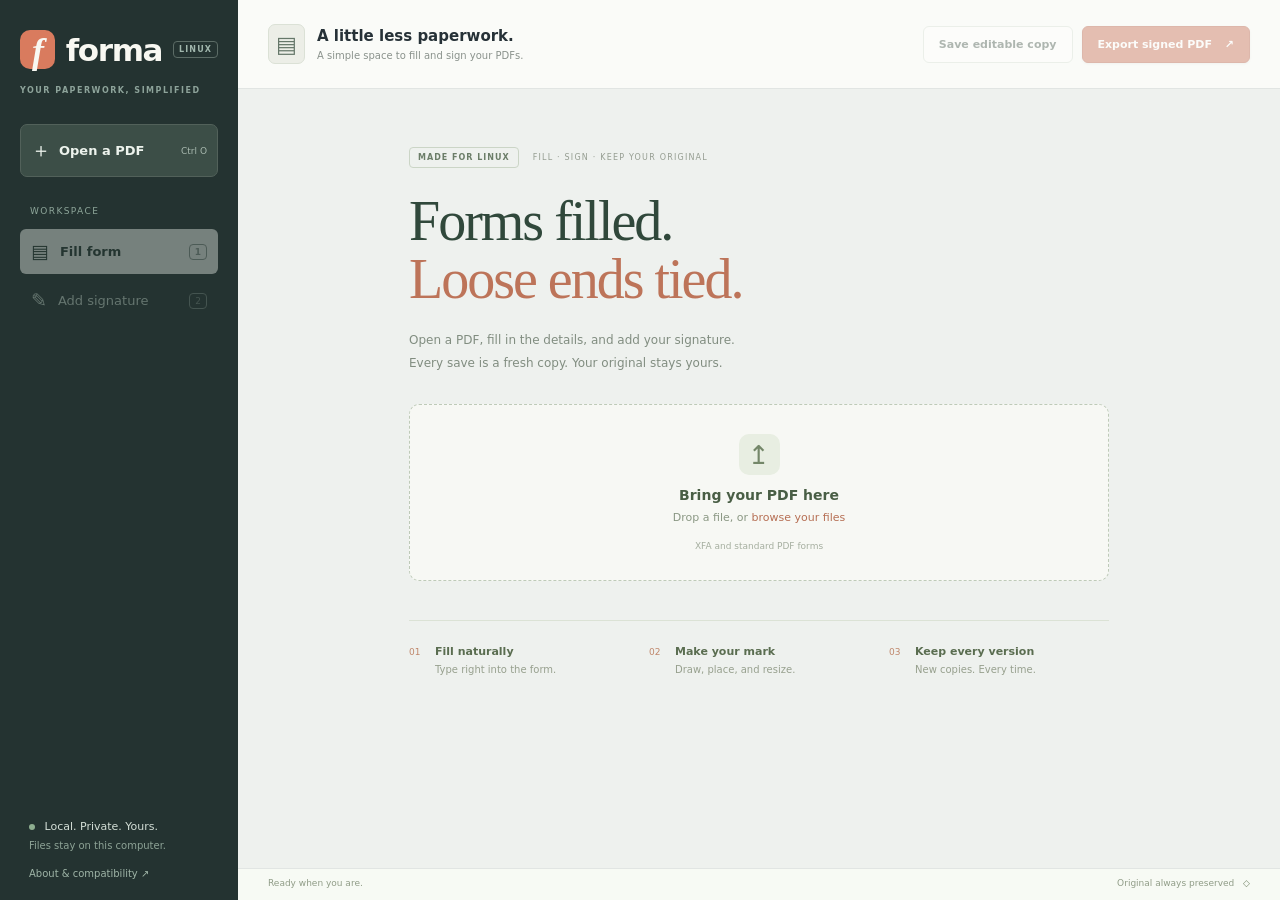
==== web/index.html @ d868109f "Initial commit" ====
<!doctype html>
<html lang="en">
<head>
  <meta charset="utf-8"><meta name="viewport" content="width=device-width, initial-scale=1">
  <meta name="color-scheme" content="light"><title>Forma — fill & sign</title>
  <link rel="icon" href="icon.svg" type="image/svg+xml">
  <link rel="stylesheet" href="vendor/pdfjs/web/viewer.css">
  <link rel="stylesheet" href="style.css">
  <link rel="stylesheet" href="signature.css">
  <link rel="stylesheet" href="save-dialog.css">
  <script src="vendor/html2canvas.min.js" defer></script>
  <script src="app.js" type="module"></script>
</head>
<body>
  <aside class="forma-sidebar">
    <a class="brand" href="#" aria-label="Forma"><span class="brand-mark">f</span>forma<span class="linux-tag">LINUX</span></a>
    <p class="eyebrow">YOUR PAPERWORK, SIMPLIFIED</p>
    <button id="open" class="open-button"><span>＋</span> Open a PDF <kbd>Ctrl O</kbd></button>
    <input type="file" id="file" accept="application/pdf,.pdf" hidden>
    <div class="tool-label">WORKSPACE</div>
    <button id="fill-tool" class="tool active" disabled><span>▤</span> Fill form <span class="tool-check">1</span></button>
    <button id="sign-tool" class="tool" disabled><span>✎</span> Add signature <span class="tool-check">2</span></button>
    <div id="page-nav" hidden>
      <div class="tool-label">PAGES <span id="page-count"></span></div>
      <div id="page-list"></div>
    </div>
    <div id="signature-list" hidden><div class="tool-label">PLACED SIGNATURES</div><div id="signatures"></div></div>
    <div class="forma-sidebar-bottom"><span class="privacy-dot"></span> Local. Private. Yours.<p>Files stay on this computer.</p><button id="about" class="text-button">About & compatibility ↗</button></div>
  </aside>
  <div class="workspace">
    <header>
      <div class="document-title"><span class="doc-icon">▤</span><div><h1 id="filename">A little less paperwork.</h1><p id="file-info">A simple space to fill and sign your PDFs.</p></div></div>
      <div class="header-actions"><span id="save-state" hidden>Unsaved changes</span><button id="save" class="button secondary" disabled>Save editable copy</button><button id="export" class="button primary" disabled>Export signed PDF <span>↗</span></button></div>
    </header>
    <div id="toolbar" hidden>
      <div class="toolbar-left"><span id="mode-label"><span class="accent-dot"></span> Fill the highlighted fields</span><button id="next-field" class="text-button">Next field →</button><button id="new-signature" class="text-button" hidden>Create another signature</button></div>
      <div class="toolbar-right"><button id="prev-page" aria-label="Previous page">‹</button><input id="current-page" type="number" value="1" min="1" aria-label="Current page"><span id="total-pages">/ 1</span><button id="next-page" aria-label="Next page">›</button><span class="divider"></span><button id="zoom-out" aria-label="Zoom out">−</button><select id="zoom" aria-label="Zoom"><option value="fit">Fit width</option><option value="0.75">75%</option><option value="1">100%</option><option value="1.25">125%</option><option value="1.5">150%</option><option value="2">200%</option></select><button id="zoom-in" aria-label="Zoom in">＋</button></div>
    </div>
    <div id="compatibility" hidden><span>ⓘ</span><p id="compatibility-text"></p></div>
    <main id="main">
      <section id="welcome">
        <div class="welcome-top"><span class="pill">MADE FOR LINUX</span><span class="small-label">FILL · SIGN · KEEP YOUR ORIGINAL</span></div>
        <h2>Forms filled.<br><span>Loose ends tied.</span></h2>
        <p class="welcome-description">Open a PDF, fill in the details, and add your signature.<br>Every save is a fresh copy. Your original stays yours.</p>
        <div id="drop-zone" tabindex="0" role="button" aria-label="Choose a PDF or drop it here"><span class="upload-icon">↥</span><h3>Bring your PDF here</h3><p>Drop a file, or <strong>browse your files</strong></p><span class="drop-note">XFA and standard PDF forms</span></div>
        <div class="feature-row"><div><span>01</span><h3>Fill naturally</h3><p>Type right into the form.</p></div><div><span>02</span><h3>Make your mark</h3><p>Draw, place, and resize.</p></div><div><span>03</span><h3>Keep every version</h3><p>New copies. Every time.</p></div></div>
      </section>
      <section id="pages" aria-label="PDF pages" hidden></section>
    </main>
    <footer><span id="footer-status">Ready when you are.</span><span>Original always preserved <span class="lock-icon">◇</span></span></footer>
  </div>
  <div id="notification" role="status" hidden></div>
  <dialog id="signature-dialog">
    <form method="dialog"><button class="dialog-close" aria-label="Close">×</button></form>
    <span class="eyebrow">MAKE YOUR MARK · STEP 1 OF 2</span><h2>Your signature</h2><p id="signature-description">Use your mouse, touchpad, or pen.</p>
    <div class="signature-tabs" role="tablist" aria-label="Signature method"><button id="draw-tab" role="tab" aria-selected="true" class="active">Draw</button><button id="type-tab" role="tab" aria-selected="false">Type</button><button id="image-tab" role="tab" aria-selected="false">Image</button></div>
    <div id="type-controls" hidden><input id="typed-name" type="text" maxlength="100" placeholder="Type your full name" aria-label="Signature name" autocomplete="off"><select id="signature-font" aria-label="Signature style"><option value="handwriting">Handwriting</option><option value="classic">Classic italic</option></select></div>
    <div id="image-controls" hidden><button id="choose-image" class="button secondary">Choose signature image</button><input id="signature-file" type="file" accept="image/png,image/jpeg,image/webp" hidden><label><input id="remove-white" type="checkbox" checked> Remove white background</label><p>PNG, JPG, or WebP · up to 10 MB</p></div>
    <canvas id="signature-pad" width="1000" height="340" aria-label="Signature preview and drawing pad"></canvas>
    <div class="signature-controls"><button id="clear-signature" class="text-button">Clear & start again</button><span>Preview of your signature artwork</span></div>
    <p class="signature-note">Place it anywhere on the page, then drag or resize it. Signed export saves one fixed PDF in the folder you choose.</p>
    <div class="dialog-actions"><button id="cancel-signature" class="button secondary">Cancel</button><button id="use-signature" class="button primary" disabled>Use this signature →</button></div>
  </dialog>
  <dialog id="about-dialog"><form method="dialog"><button class="dialog-close" aria-label="Close">×</button></form><span class="eyebrow">FORMA 0.1.2</span><h2>Small tools. Useful work.</h2><p>Offline form filling and visual signatures for Linux.</p><ul><li>PDF.js 6.4.299 renders standard forms and supported XFA forms.</li><li>Editable copies retain PDF form data. Signed export saves one fixed, image-based PDF at 144 dpi. Save an editable copy separately if you want one.</li><li>PPTC 042 (08-2026) QR codes update as you fill and appear in both saved copies and signed exports. General Adobe XFA scripts and other barcode calculations are not executed.</li><li>Signatures are handwritten images, not certificate-based digital signatures. Check the form's own signing instructions before submitting it.</li><li>Both save actions open Save As so you choose the folder and filename. Existing files and originals are never overwritten.</li></ul><p class="about-links"><a href="vendor/pdfjs/LICENSE" target="_blank" rel="noopener">PDF.js license</a> · <a href="licenses.html" target="_blank" rel="noopener">Third-party licenses</a></p></dialog>
  <dialog id="save-dialog"><form id="save-form"><span class="eyebrow">CHOOSE WHERE TO SAVE</span><h2 id="save-dialog-title">Save a PDF</h2><p>Choose a folder and a new filename. Existing files stay untouched.</p><div class="folder-navigation"><button id="save-up" type="button" aria-label="Parent folder">↑</button><button id="save-home" type="button">Home</button><input id="save-folder" type="text" aria-label="Folder path" autocomplete="off"><button id="go-save-folder" type="button">Go</button></div><div id="save-entries" aria-label="Folders and existing PDFs"></div><label class="filename-label" for="save-filename">Filename</label><input id="save-filename" type="text" required autocomplete="off"><p id="save-dialog-error" role="alert"></p><div class="dialog-actions"><button id="cancel-save" class="button secondary" type="button">Cancel</button><button id="confirm-save" class="button primary" type="submit">Save PDF →</button></div></form></dialog>
  <dialog id="password-dialog"><form id="password-form"><span class="eyebrow">PROTECTED PDF</span><h2>Enter its password</h2><p>This password is used locally to open the file.</p><input type="password" id="password" autocomplete="off" required><p id="password-error"></p><div class="dialog-actions"><button id="cancel-password" class="button secondary" type="button">Cancel</button><button class="button primary" type="submit">Open PDF →</button></div></form></dialog>
</body>
</html>
---- web/vendor/pdfjs/web/viewer.css ----
/* Copyright 2014 Mozilla Foundation
 *
 * Licensed under the Apache License, Version 2.0 (the "License");
 * you may not use this file except in compliance with the License.
 * You may obtain a copy of the License at
 *
 *     http://www.apache.org/licenses/LICENSE-2.0
 *
 * Unless required by applicable law or agreed to in writing, software
 * distributed under the License is distributed on an "AS IS" BASIS,
 * WITHOUT WARRANTIES OR CONDITIONS OF ANY KIND, either express or implied.
 * See the License for the specific language governing permissions and
 * limitations under the License.
 */

:root {
  --button-primary-bg-color: var(
    --button-background-color-primary,
    light-dark(#0060df, #0df)
  );
  --button-primary-fg-color: var(
    --button-text-color-primary,
    light-dark(#fbfbfe, #15141a)
  );
  --button-primary-border-color: var(--button-primary-bg-color);
  --button-primary-active-bg-color: var(
    --button-background-color-primary-active,
    light-dark(#054096, #aaf2ff)
  );
  --button-primary-active-fg-color: var(--button-primary-fg-color);
  --button-primary-active-border-color: var(--button-primary-active-bg-color);
  --button-primary-hover-bg-color: var(
    --button-background-color-primary-hover,
    light-dark(#0250bb, #80ebff)
  );
  --button-primary-hover-fg-color: var(--button-primary-fg-color);
  --button-primary-hover-border-color: var(--button-primary-hover-bg-color);
  --button-primary-disabled-bg-color: var(--button-primary-bg-color);
  --button-primary-disabled-border-color: var(--button-primary-border-color);
  --button-primary-disabled-fg-color: var(--button-primary-fg-color);

  --button-secondary-bg-color: var(
    --button-background-color,
    light-dark(rgb(21 20 26 / 0.07), rgb(251 251 254 / 0.07))
  );
  --button-secondary-fg-color: var(--text-color, light-dark(#15141a, #fbfbfe));
  --button-secondary-border-color: var(
    --button-border-color,
    var(--button-secondary-bg-color)
  );
  --button-secondary-active-bg-color: var(
    --button-background-color-active,
    light-dark(rgb(21 20 26 / 0.21), rgb(251 251 254 / 0.21))
  );
  --button-secondary-active-fg-color: var(--button-secondary-fg-color);
  --button-secondary-active-border-color: var(--button-secondary-bg-color);
  --button-secondary-hover-bg-color: var(
    --button-background-color-hover,
    light-dark(rgb(21 20 26 / 0.14), rgb(251 251 254 / 0.14))
  );
  --button-secondary-hover-fg-color: var(--button-secondary-fg-color);
  --button-secondary-hover-border-color: var(--button-secondary-hover-bg-color);
  --button-secondary-disabled-bg-color: var(--button-secondary-bg-color);
  --button-secondary-disabled-border-color: var(
    --button-secondary-border-color
  );
  --button-secondary-disabled-fg-color: var(--button-secondary-fg-color);
  --button-disabled-opacity: 0.4;
  --hover-filter: brightness(0.9);

  @media (prefers-color-scheme: dark) {
    --button-disabled-opacity: 0.6;
    --hover-filter: brightness(1.4);
  }

  @media screen and (forced-colors: active) {
    --button-primary-bg-color: var(
      --button-background-color-primary,
      ButtonText
    );
    --button-primary-fg-color: var(--button-text-color-primary, ButtonFace);
    --button-primary-border-color: var(
      --button-border-color-primary,
      ButtonText
    );
    --button-primary-active-bg-color: var(
      --button-background-color-primary-active,
      SelectedItem
    );
    --button-primary-active-fg-color: var(
      --button-text-color-primary-active,
      HighlightText
    );
    --button-primary-active-border-color: var(
      --button-border-color-primary-active,
      ButtonText
    );
    --button-primary-hover-bg-color: var(
      --button-background-color-primary-hover,
      SelectedItem
    );
    --button-primary-hover-fg-color: var(
      --button-text-color-primary-hover,
      HighlightText
    );
    --button-primary-hover-border-color: var(
      --button-border-color-primary-hover,
      SelectedItem
    );
    --button-primary-disabled-bg-color: var(
      --button-background-color-primary-disabled,
      GrayText
    );
    --button-primary-disabled-fg-color: var(
      --button-text-color-primary-disabled,
      ButtonFace
    );
    --button-primary-disabled-border-color: var(
      --button-border-color-primary-disabled,
      GrayText
    );

    --button-secondary-bg-color: var(--button-background-color, ButtonFace);
    --button-secondary-fg-color: var(--button-text-color, ButtonText);
    --button-secondary-border-color: var(--button-border-color, ButtonText);
    --button-secondary-active-bg-color: var(
      --button-background-color-active,
      HighlightText
    );
    --button-secondary-active-fg-color: var(
      --button-text-color-active,
      SelectedItem
    );
    --button-secondary-active-border-color: var(
      --button-border-color-active,
      ButtonText
    );
    --button-secondary-hover-bg-color: var(
      --button-background-color-hover,
      HighlightText
    );
    --button-secondary-hover-fg-color: var(
      --button-text-color-hover,
      SelectedItem
    );
    --button-secondary-hover-border-color: var(
      --button-border-color-hover,
      SelectedItem
    );
    --button-secondary-disabled-fg-color: var(
      --button-text-color-disabled,
      GrayText
    );
    --button-secondary-disabled-border-color: var(
      --button-border-color-disabled,
      GrayText
    );
    --button-disabled-opacity: 1;
    --hover-filter: none;
  }
}

.primaryButton,
.secondaryButton {
  border-radius: var(--button-border-radius, 4px);
  border: 1px solid;
  font: menu;
  font-weight: var(--button-font-weight, 590);
  font-size: var(--button-font-size, 13px);
  padding: var(--button-padding, 4px 16px);
  width: auto;
  min-height: var(--button-min-height, 32px);

  &:hover {
    cursor: pointer;
    filter: var(--hover-filter);
  }

  > span {
    color: inherit;
    font: inherit;
  }

  &:disabled {
    pointer-events: none;
  }
}

.primaryButton {
  color: var(--button-primary-fg-color);
  background-color: var(--button-primary-bg-color);
  border-color: var(--button-primary-border-color);
  opacity: 1;

  &:hover {
    color: var(--button-primary-hover-fg-color);
    background-color: var(--button-primary-hover-bg-color);
    border-color: var(--button-primary-hover-border-color);
  }

  &:active {
    color: var(--button-primary-active-fg-color);
    background-color: var(--button-primary-active-bg-color);
    border-color: var(--button-primary-active-border-color);
  }

  &:disabled {
    background-color: var(--button-primary-disabled-bg-color);
    border-color: var(--button-primary-disabled-border-color);
    color: var(--button-primary-disabled-fg-color);
    opacity: var(--button-disabled-opacity);
  }
}

.secondaryButton {
  color: var(--button-secondary-fg-color);
  background-color: var(--button-secondary-bg-color);
  border-color: var(--button-secondary-border-color);

  &:hover {
    color: var(--button-secondary-hover-fg-color);
    background-color: var(--button-secondary-hover-bg-color);
    border-color: var(--button-secondary-hover-border-color);
  }

  &:active {
    color: var(--button-secondary-active-fg-color);
    background-color: var(--button-secondary-active-bg-color);
    border-color: var(--button-secondary-active-border-color);
  }

  &:disabled {
    background-color: var(--button-secondary-disabled-bg-color);
    border-color: var(--button-secondary-disabled-border-color);
    color: var(--button-secondary-disabled-fg-color);
    opacity: var(--button-disabled-opacity);
  }
}

.messageBar {
  --closing-button-icon: url(images/messageBar_closingButton.svg);
  --message-bar-close-button-color: var(--text-primary-color);
  --message-bar-close-button-color-hover: var(--text-primary-color);
  --message-bar-close-button-border-radius: var(--border-radius-small, 4px);
  --message-bar-close-button-border: none;
  --message-bar-close-button-hover-bg-color: var(
    --button-background-color-hover,
    light-dark(rgb(21 20 26 / 0.14), rgb(251 251 254 / 0.14))
  );
  --message-bar-close-button-active-bg-color: var(
    --button-background-color-active,
    light-dark(rgb(21 20 26 / 0.21), rgb(251 251 254 / 0.21))
  );
  --message-bar-close-button-focus-bg-color: var(
    --button-background-color,
    light-dark(rgb(21 20 26 / 0.07), rgb(251 251 254 / 0.07))
  );

  @media screen and (forced-colors: active) {
    --message-bar-close-button-color: var(--button-text-color, ButtonText);
    --message-bar-close-button-border: 1px solid
      var(--button-border-color, ButtonText);
    --message-bar-close-button-hover-bg-color: var(
      --button-background-color-hover,
      SelectedItemText
    );
    --message-bar-close-button-active-bg-color: var(
      --button-background-color-hover,
      SelectedItemText
    );
    --message-bar-close-button-focus-bg-color: var(
      --button-background-color-hover,
      SelectedItemText
    );
    --message-bar-close-button-color-hover: var(
      --button-text-color-hover,
      SelectedItem
    );
  }

  display: flex;
  position: relative;
  padding: 8px 8px 8px 16px;
  flex-direction: column;
  justify-content: center;
  align-items: center;
  gap: 8px;
  -webkit-user-select: none;
     -moz-user-select: none;
          user-select: none;
  border-radius: var(--border-radius-small, 4px);

  border: 1px solid var(--message-bar-border-color);
  background: var(--message-bar-bg-color);
  color: var(--message-bar-fg-color);

  > div {
    display: flex;
    align-items: flex-start;
    gap: 8px;
    align-self: stretch;

    &::before {
      content: "";
      display: inline-block;
      width: 16px;
      height: 16px;
      -webkit-mask-image: var(--message-bar-icon);
              mask-image: var(--message-bar-icon);
      -webkit-mask-size: cover;
              mask-size: cover;
      background-color: var(--message-bar-icon-color);
      flex-shrink: 0;
    }
  }

  button {
    cursor: pointer;

    &:focus-visible {
      outline: var(--focus-ring-outline);
      outline-offset: 2px;
    }
  }

  .closeButton {
    width: 32px;
    height: 32px;
    background: none;
    border-radius: var(--message-bar-close-button-border-radius);
    border: var(--message-bar-close-button-border);

    display: flex;
    align-items: center;
    justify-content: center;

    &::before {
      content: "";
      display: inline-block;
      width: 16px;
      height: 16px;
      -webkit-mask-image: var(--closing-button-icon);
              mask-image: var(--closing-button-icon);
      -webkit-mask-size: cover;
              mask-size: cover;
      background-color: var(--message-bar-close-button-color);
    }

    &:is(:hover, :active, :focus)::before {
      background-color: var(--message-bar-close-button-color-hover);
    }

    &:hover {
      background-color: var(--message-bar-close-button-hover-bg-color);
    }

    &:active {
      background-color: var(--message-bar-close-button-active-bg-color);
    }

    &:focus {
      background-color: var(--message-bar-close-button-focus-bg-color);
    }

    > span {
      display: inline-block;
      width: 0;
      height: 0;
      overflow: hidden;
    }
  }
}

#editorUndoBar {
  --message-bar-icon: url(images/messageBar_info.svg);
  --message-bar-icon-color: light-dark(#0060df, #73a7f3);
  --message-bar-bg-color: light-dark(#deeafc, #003070);
  --message-bar-fg-color: var(--text-primary-color);
  --message-bar-border-color: light-dark(
    rgb(0 0 0 / 0.08),
    rgb(255 255 255 / 0.08)
  );

  @media screen and (forced-colors: active) {
    --message-bar-icon-color: CanvasText;
    --message-bar-bg-color: Canvas;
    --message-bar-border-color: CanvasText;
  }

  position: fixed;
  top: 50px;
  left: 50%;
  transform: translateX(-50%);
  z-index: 10;

  padding-block: 8px;
  padding-inline: 16px 8px;

  font: menu;
  font-size: 15px;

  cursor: default;

  button {
    cursor: pointer;
  }

  #editorUndoBarUndoButton {
    margin-inline-start: 8px;
    border-color: var(--color-accent-primary, light-dark(#0060df, #0df));
  }

  > div {
    align-items: center;
  }
}

.dialog {
  --dialog-bg-color: var(--background-color-canvas, light-dark(white, #1c1b22));
  --dialog-border-color: var(
    --background-color-canvas,
    light-dark(white, #1c1b22)
  );
  --dialog-shadow: 0 2px 14px 0 light-dark(rgb(58 57 68 / 0.2), #15141a);
  --text-secondary-color: light-dark(#5b5b66, #cfcfd8);
  --separator-color: light-dark(#f0f0f4, #52525e);
  --textarea-border-color: var(--border-color-interactive, #8f8f9d);
  --textarea-bg-color: light-dark(white, #42414d);
  --textarea-fg-color: var(--text-secondary-color);

  --input-text-bg-color: light-dark(white, #42414d);
  --input-text-fg-color: var(--text-primary-color);

  @media screen and (forced-colors: active) {
    --dialog-bg-color: var(--background-color-canvas, Canvas);
    --dialog-border-color: var(--border-color, CanvasText);
    --dialog-shadow: none;
    --text-secondary-color: CanvasText;
    --separator-color: CanvasText;

    --textarea-border-color: ButtonBorder;
    --textarea-bg-color: Field;
    --textarea-fg-color: ButtonText;

    --input-text-bg-color: Field;
    --input-text-fg-color: FieldText;
  }

  font: message-box;
  font-size: 13px;
  font-weight: 400;
  line-height: 150%;
  border-radius: var(--border-radius-medium, 4px);
  padding: 12px 16px;
  border: 1px solid var(--dialog-border-color);
  background: var(--dialog-bg-color);
  color: var(--text-primary-color);
  box-shadow: var(--dialog-shadow);

  .mainContainer {
    *:focus-visible {
      outline: var(--focus-ring-outline);
      outline-offset: 2px;
    }

    .title {
      display: flex;
      width: auto;
      flex-direction: column;
      justify-content: flex-end;
      align-items: flex-start;
      gap: 12px;

      > span {
        font-size: 13px;
        font-style: normal;
        font-weight: 590;
        line-height: 150%;
      }
    }

    .dialogSeparator {
      width: 100%;
      height: 0;
      margin-block: 4px;
      border-top: 1px solid var(--separator-color);
      border-bottom: none;
    }

    .dialogButtonsGroup {
      display: flex;
      gap: 12px;
      align-self: flex-end;
    }
    input:is([type="checkbox"], [type="radio"]) {
      accent-color: var(--color-accent-primary, light-dark(#0060df, #0df));
      width: var(--checkbox-size, 16px);
      height: var(--checkbox-size, 16px);
    }

    .radio {
      display: flex;
      flex-direction: column;
      align-items: flex-start;
      gap: 4px;

      > .radioButton {
        display: flex;
        gap: 8px;
        align-self: stretch;
        align-items: center;
      }

      > .radioLabel {
        display: flex;
        padding-inline-start: 24px;
        align-items: flex-start;
        gap: 10px;
        align-self: stretch;

        > span {
          flex: 1 0 0;
          font-size: 11px;
          color: var(--text-secondary-color);
        }
      }
    }

    button:not(:is(.toggle-button, .closeButton, .clearInputButton)) {
      border-radius: var(--button-border-radius, 4px);
      border-width: 1px;
      border-style: solid;
      font: menu;
      font-weight: var(--button-font-weight, 590);
      font-size: var(--button-font-size, 13px);
      padding: var(--button-padding, 4px 16px);
      width: auto;
      min-height: var(--button-min-height, 32px);

      &:hover {
        cursor: pointer;
        filter: var(--hover-filter);
      }

      > span {
        color: inherit;
        font: inherit;
      }
      &:disabled {
        pointer-events: none;
      }
    }

    a {
      color: var(--link-fg-color);

      &:hover {
        color: var(--link-hover-fg-color);
      }
    }

    textarea {
      font: inherit;
      padding: 8px;
      resize: none;
      margin: 0;
      box-sizing: border-box;
      border-radius: var(--border-radius-small, 4px);
      border: 1px solid var(--textarea-border-color);
      background: var(--textarea-bg-color);
      color: var(--textarea-fg-color);

      &:focus {
        outline-offset: 0;
        border-color: transparent;
      }

      &:disabled {
        pointer-events: none;
        opacity: 0.4;
      }
    }

    input[type="text"] {
      background-color: var(--input-text-bg-color);
      color: var(--input-text-fg-color);
    }

    .messageBar {
      --message-bar-bg-color: light-dark(#ffebcd, #5a3100);
      --message-bar-fg-color: light-dark(#15141a, #fbfbfe);
      --message-bar-border-color: light-dark(
        rgb(0 0 0 / 0.08),
        rgb(255 255 255 / 0.08)
      );
      --message-bar-icon: url(images/messageBar_warning.svg);
      --message-bar-icon-color: light-dark(#cd411e, #e49c49);

      @media screen and (forced-colors: active) {
        --message-bar-bg-color: HighlightText;
        --message-bar-fg-color: CanvasText;
        --message-bar-border-color: CanvasText;
        --message-bar-icon-color: CanvasText;
      }

      align-self: stretch;

      > div {
        &::before,
        > div {
          margin-block: 4px;
        }

        > div {
          display: flex;
          flex-direction: column;
          align-items: flex-start;
          gap: 8px;
          flex: 1 0 0;

          .title {
            font-size: 13px;
            font-weight: 590;
          }

          .description {
            font-size: 13px;
          }
        }
      }
    }

    .toggler {
      display: flex;
      align-items: center;
      gap: 8px;
      align-self: stretch;

      > .togglerLabel {
        -webkit-user-select: none;
           -moz-user-select: none;
                user-select: none;
      }
    }
  }
}

.textLayer {
  color-scheme: only light;

  position: absolute;
  text-align: initial;
  inset: 0;
  overflow: clip;
  opacity: 1;
  line-height: 1;
  letter-spacing: normal;
  word-spacing: normal;
  -webkit-text-size-adjust: none;
     -moz-text-size-adjust: none;
          text-size-adjust: none;
  forced-color-adjust: none;
  transform-origin: 0 0;
  caret-color: CanvasText;
  z-index: 0;

  &.highlighting {
    touch-action: none;
  }

  :is(span, br) {
    color: transparent;
    position: absolute;
    white-space: pre;
    cursor: text;
    transform-origin: 0% 0%;
    -webkit-user-select: text;
       -moz-user-select: text;
            user-select: text;
  }
  --min-font-size: 1;
  --text-scale-factor: calc(var(--total-scale-factor) * var(--min-font-size));
  --min-font-size-inv: calc(1 / var(--min-font-size));

  > :not(.markedContent),
  .markedContent span:not(.markedContent) {
    z-index: 1;

    --font-height: 0;
    font-size: calc(var(--text-scale-factor) * var(--font-height));

    --scale-x: 1;
    --rotate: 0deg;
    transform: rotate(var(--rotate)) scaleX(var(--scale-x))
      scale(var(--min-font-size-inv));
  }

  .markedContent {
    display: contents;
  }

  span[role="img"] {
    -webkit-user-select: none;
       -moz-user-select: none;
            user-select: none;
    cursor: default;
  }

  .highlight {
    --highlight-bg-color: rgb(180 0 170 / 0.25);
    --highlight-selected-bg-color: rgb(0 100 0 / 0.25);
    --highlight-backdrop-filter: none;
    --highlight-selected-backdrop-filter: none;

    @media screen and (forced-colors: active) {
      --highlight-bg-color: transparent;
      --highlight-selected-bg-color: transparent;
      --highlight-backdrop-filter: var(--hcm-highlight-filter);
      --highlight-selected-backdrop-filter: var(
        --hcm-highlight-selected-filter
      );
    }

    margin: -1px;
    padding: 1px;
    background-color: var(--highlight-bg-color);
    backdrop-filter: var(--highlight-backdrop-filter);
    border-radius: 4px;

    &.appended {
      position: initial;
    }

    &.begin {
      border-radius: 4px 0 0 4px;
    }

    &.end {
      border-radius: 0 4px 4px 0;
    }

    &.middle {
      border-radius: 0;
    }

    &.selected {
      background-color: var(--highlight-selected-bg-color);
      backdrop-filter: var(--highlight-selected-backdrop-filter);
      scroll-margin-top: 50px;
    }
  }

  ::-moz-selection {
    background: rgba(0 0 255 / 0.25);
    background: color-mix(in srgb, AccentColor, transparent 50%);
    color: transparent;
  }

  ::selection {
    background: rgba(0 0 255 / 0.25);
    background: color-mix(in srgb, AccentColor, transparent 50%);
    color: transparent;
  }

  &.selectionRendering {
    ::-moz-selection {
      background: transparent;
      color: transparent;
    }
    ::selection {
      background: transparent;
      color: transparent;
    }
  }
  br::-moz-selection {
    background: transparent;
  }
  br::selection {
    background: transparent;
  }

  .endOfContent {
    display: block;
    position: absolute;
    inset: 100% 0 0;
    z-index: 0;
    cursor: default;
    -webkit-user-select: none;
       -moz-user-select: none;
            user-select: none;
  }

  &.selecting .endOfContent {
    top: 0;
  }
}

.textLayerImages {
  position: absolute;
  inset: 0;
  -webkit-user-select: none;
     -moz-user-select: none;
          user-select: none;

  canvas {
    position: absolute;
    transform-origin: 0% 0%;
  }
}

.annotationLayer {
  color-scheme: only light;

  --annotation-unfocused-field-background: url("data:image/svg+xml;charset=UTF-8,<svg width='1px' height='1px' xmlns='http://www.w3.org/2000/svg'><rect width='100%' height='100%' style='fill:rgba(0, 54, 255, 0.13);'/></svg>");
  --annotation-unfocused-field-filter: url("data:image/svg+xml;charset=UTF-8,<svg xmlns='http://www.w3.org/2000/svg'><filter id='pdfjsFillableField' x='0%' y='0%' width='100%' height='100%' color-interpolation-filters='sRGB'><feFlood flood-color='rgb(0,54,255)' flood-opacity='0.13' result='f'/><feComposite in='f' in2='SourceGraphic' operator='over'/></filter></svg>#pdfjsFillableField");
  --input-focus-border-color: Highlight;
  --input-focus-outline: 1px solid Canvas;
  --input-unfocused-border-color: transparent;
  --input-disabled-border-color: transparent;
  --input-hover-border-color: black;
  --link-outline: none;

  @media screen and (forced-colors: active) {
    --input-focus-border-color: CanvasText;
    --input-unfocused-border-color: ActiveText;
    --input-disabled-border-color: GrayText;
    --input-hover-border-color: Highlight;
    --link-outline: 1.5px solid LinkText;

    .textWidgetAnnotation :is(input, textarea):required,
    .choiceWidgetAnnotation select:required,
    .buttonWidgetAnnotation:is(.checkBox, .radioButton) input:required {
      outline: 1.5px solid selectedItem;
    }

    .linkAnnotation {
      outline: var(--link-outline);

      &:hover {
        backdrop-filter: var(--hcm-highlight-filter);
      }

      & > a:hover {
        opacity: 0 !important;
        background: none !important;
        box-shadow: none;
      }
    }

    .popupAnnotation .popup {
      outline: calc(1.5px * var(--total-scale-factor)) solid CanvasText !important;
      background-color: ButtonFace !important;
      color: ButtonText !important;
    }

    .highlightArea:hover::after {
      position: absolute;
      top: 0;
      left: 0;
      width: 100%;
      height: 100%;
      backdrop-filter: var(--hcm-highlight-filter);
      content: "";
      pointer-events: none;
    }

    .popupAnnotation.focused .popup {
      outline: calc(3px * var(--total-scale-factor)) solid Highlight !important;
    }
  }

  position: absolute;
  top: 0;
  left: 0;
  pointer-events: none;
  transform-origin: 0 0;

  &[data-main-rotation="90"] .norotate {
    transform: rotate(270deg) translateX(-100%);
  }
  &[data-main-rotation="180"] .norotate {
    transform: rotate(180deg) translate(-100%, -100%);
  }
  &[data-main-rotation="270"] .norotate {
    transform: rotate(90deg) translateY(-100%);
  }

  &.disabled {
    section,
    .popup {
      pointer-events: none;
    }
  }

  .annotationContent {
    position: absolute;
    width: 100%;
    height: 100%;
    pointer-events: none;

    &.freetext {
      background: transparent;
      border: none;
      inset: 0;
      overflow: visible;
      white-space: nowrap;
      font: 10px sans-serif;
      line-height: 1.35;
    }
  }

  section {
    position: absolute;
    text-align: initial;
    pointer-events: auto;
    box-sizing: border-box;
    transform-origin: 0 0;
    -webkit-user-select: none;
       -moz-user-select: none;
            user-select: none;

    &:has(div.annotationContent) {
      canvas.annotationContent {
        display: none;
      }
    }

    .overlaidText {
      position: absolute;
      top: 0;
      left: 0;
      width: 0;
      height: 0;
      display: inline-block;
      overflow: hidden;
    }
  }
  .hasOwnCanvas:not(.sandboxModified) :is(input, textarea) {
    display: none;
  }

  .hasOwnCanvas.sandboxModified canvas.annotationContent {
    display: none;
  }

  .textLayer.selecting ~ & section {
    pointer-events: none;
  }

  :is(.linkAnnotation, .buttonWidgetAnnotation.pushButton) > a {
    position: absolute;
    font-size: 1em;
    top: 0;
    left: 0;
    width: 100%;
    height: 100%;
  }

  :is(.linkAnnotation, .buttonWidgetAnnotation.pushButton):not(.hasBorder)
    > a:hover {
    opacity: 0.2;
    background-color: rgb(255 255 0);
  }

  .linkAnnotation.hasBorder:hover {
    background-color: rgb(255 255 0 / 0.2);
  }

  .hasBorder {
    background-size: 100% 100%;
  }

  .textAnnotation img {
    position: absolute;
    cursor: pointer;
    width: 100%;
    height: 100%;
    top: 0;
    left: 0;
  }

  .textWidgetAnnotation :is(input, textarea),
  .choiceWidgetAnnotation select,
  .buttonWidgetAnnotation:is(.checkBox, .radioButton) input {
    background-image: var(--annotation-unfocused-field-background);
    border: 2px solid var(--input-unfocused-border-color);
    box-sizing: border-box;
    font: calc(9px * var(--total-scale-factor)) sans-serif;
    height: 100%;
    margin: 0;
    vertical-align: top;
    width: 100%;
  }

  .textWidgetAnnotation :is(input, textarea):required,
  .choiceWidgetAnnotation select:required,
  .buttonWidgetAnnotation:is(.checkBox, .radioButton) input:required {
    outline: 1.5px solid red;
  }

  .choiceWidgetAnnotation select option {
    padding: 0;
  }

  .textWidgetAnnotation textarea {
    resize: none;
  }

  .textWidgetAnnotation :is(input, textarea)[disabled],
  .choiceWidgetAnnotation select[disabled],
  .buttonWidgetAnnotation:is(.checkBox, .radioButton) input[disabled] {
    background: none;
    border: 2px solid var(--input-disabled-border-color);
    cursor: not-allowed;
  }

  .textWidgetAnnotation :is(input, textarea):hover,
  .choiceWidgetAnnotation select:hover,
  .buttonWidgetAnnotation:is(.checkBox, .radioButton) input:hover {
    border: 2px solid var(--input-hover-border-color);
  }
  .textWidgetAnnotation :is(input, textarea):hover,
  .choiceWidgetAnnotation select:hover,
  .buttonWidgetAnnotation.checkBox input:hover {
    border-radius: 2px;
  }

  .textWidgetAnnotation :is(input, textarea):focus,
  .choiceWidgetAnnotation select:focus {
    background: none;
    border: 2px solid var(--input-focus-border-color);
    border-radius: 2px;
    outline: var(--input-focus-outline);
  }

  .buttonWidgetAnnotation:is(.checkBox, .radioButton) :focus {
    background-image: none;
    background-color: transparent;
  }

  .buttonWidgetAnnotation.checkBox :focus {
    border: 2px solid var(--input-focus-border-color);
    border-radius: 2px;
    outline: var(--input-focus-outline);
  }

  .buttonWidgetAnnotation.radioButton :focus {
    border: 2px solid var(--input-focus-border-color);
    outline: var(--input-focus-outline);
  }

  .buttonWidgetAnnotation:is(.checkBox, .radioButton) {
    [data-canvas-name] {
      filter: var(--annotation-unfocused-field-filter);
    }

    &:focus-within [data-canvas-name] {
      filter: none;
    }

    [data-canvas-name="checked"] {
      &:has(~ input:checked) {
        display: block;
      }

      &:has(~ input:not(:checked)) {
        display: none;
      }
    }

    [data-canvas-name="unchecked"] {
      &:has(~ input:checked) {
        display: none;
      }

      &:has(~ input:not(:checked)) {
        display: block;
      }
    }
  }

  .textWidgetAnnotation input.comb {
    --comb-width: 0px;
    --comb-letter-spacing: calc(var(--comb-width) - 1ch);

    font-family: monospace;
    letter-spacing: var(--comb-letter-spacing);
    overflow-x: hidden;
    padding: 0;
    text-indent: calc(
      var(--comb-offset, 0) * var(--comb-width) + var(--comb-letter-spacing) / 2
    );
  }

  .textWidgetAnnotation input.comb:focus {
    background-image: repeating-linear-gradient(
      to right,
      transparent 0 calc(var(--comb-width) - 1px),
      var(--input-focus-border-color) calc(var(--comb-width) - 1px)
        var(--comb-width)
    );
  }

  .buttonWidgetAnnotation:is(.checkBox, .radioButton) input {
    -webkit-appearance: none;
       -moz-appearance: none;
            appearance: none;
  }

  .buttonWidgetAnnotation:is(.checkBox, .radioButton):has(
      [data-canvas-name="checked"]
    )
    input:checked,
  .buttonWidgetAnnotation:is(.checkBox, .radioButton):has(
      [data-canvas-name="unchecked"]
    )
    input:not(:checked) {
    background-image: none;
  }

  .fileAttachmentAnnotation .popupTriggerArea {
    height: 100%;
    width: 100%;
  }

  .mediaAnnotation {
    pointer-events: auto;

    .mediaContent {
      width: 100%;
    }

    video.mediaContent {
      height: 100%;
      -o-object-fit: contain;
         object-fit: contain;
    }

    audio.mediaContent {
      position: absolute;
      bottom: 0;
    }

    .mediaPlayButton {
      height: 100%;
      width: 100%;
      margin: 0;
      padding: 0;
      border: none;
      cursor: pointer;
      background-color: transparent;
      background-image: url("data:image/svg+xml,%3Csvg xmlns='http://www.w3.org/2000/svg' viewBox='0 0 100 100'%3E%3Ccircle cx='50' cy='50' r='40' fill='rgba(0,0,0,0.55)'/%3E%3Cpath d='M40 32 L70 50 L40 68 Z' fill='white'/%3E%3C/svg%3E");
      background-position: center;
      background-repeat: no-repeat;
      background-size: calc(48px * var(--total-scale-factor));

      &:hover {
        background-color: rgba(255 255 255 / 0.1);
      }
    }
  }

  .popupAnnotation {
    position: absolute;
    font-size: calc(9px * var(--total-scale-factor));
    pointer-events: none;
    width: -moz-max-content;
    width: max-content;
    max-width: 45%;
    height: auto;
  }

  .popup {
    background-color: rgb(255 255 153);
    color: black;
    box-shadow: 0 calc(2px * var(--total-scale-factor))
      calc(5px * var(--total-scale-factor)) rgb(136 136 136);
    border-radius: calc(2px * var(--total-scale-factor));
    outline: 1.5px solid rgb(255 255 74);
    padding: calc(6px * var(--total-scale-factor));
    cursor: pointer;
    font: message-box;
    white-space: normal;
    word-wrap: break-word;
    pointer-events: auto;
    -webkit-user-select: text;
       -moz-user-select: text;
            user-select: text;
  }

  .popupAnnotation.focused .popup {
    outline-width: 3px;
  }

  .popup * {
    font-size: calc(9px * var(--total-scale-factor));
  }

  .popup > .header {
    display: inline-block;
  }

  .popup > .header > .title {
    display: inline;
    font-weight: bold;
  }

  .popup > .header .popupDate {
    display: inline-block;
    margin-left: calc(5px * var(--total-scale-factor));
    width: -moz-fit-content;
    width: fit-content;
  }

  .popupContent {
    border-top: 1px solid rgb(51 51 51);
    margin-top: calc(2px * var(--total-scale-factor));
    padding-top: calc(2px * var(--total-scale-factor));
  }

  .richText > * {
    white-space: pre-wrap;
    font-size: calc(9px * var(--total-scale-factor));
  }

  .popupTriggerArea {
    cursor: pointer;

    &:hover {
      backdrop-filter: var(--hcm-highlight-filter);
    }
  }

  section svg {
    position: absolute;
    width: 100%;
    height: 100%;
    top: 0;
    left: 0;
  }

  .annotationTextContent {
    position: absolute;
    width: 100%;
    height: 100%;
    opacity: 0;
    color: transparent;
    -webkit-user-select: none;
       -moz-user-select: none;
            user-select: none;
    pointer-events: none;

    span {
      width: 100%;
      display: inline-block;
    }
  }

  svg.quadrilateralsContainer {
    contain: strict;
    width: 0;
    height: 0;
    position: absolute;
    top: 0;
    left: 0;
    z-index: -1;
  }
}

:root {
  --xfa-unfocused-field-background: url("data:image/svg+xml;charset=UTF-8,<svg width='1px' height='1px' xmlns='http://www.w3.org/2000/svg'><rect width='100%' height='100%' style='fill:rgba(0, 54, 255, 0.13);'/></svg>");
  --xfa-focus-outline: auto;
}

@media screen and (forced-colors: active) {
  :root {
    --xfa-focus-outline: 2px solid CanvasText;
  }
  .xfaLayer *:required {
    outline: 1.5px solid selectedItem;
  }
}

.xfaLayer {
  color-scheme: only light;

  background-color: transparent;
}

.xfaLayer .highlight {
  margin: -1px;
  padding: 1px;
  background-color: rgb(239 203 237);
  border-radius: 4px;
}

.xfaLayer .highlight.appended {
  position: initial;
}

.xfaLayer .highlight.begin {
  border-radius: 4px 0 0 4px;
}

.xfaLayer .highlight.end {
  border-radius: 0 4px 4px 0;
}

.xfaLayer .highlight.middle {
  border-radius: 0;
}

.xfaLayer .highlight.selected {
  background-color: rgb(203 223 203);
}

.xfaPage {
  overflow: hidden;
  position: relative;
}

.xfaContentarea {
  position: absolute;
}

.xfaPrintOnly {
  display: none;
}

.xfaLayer {
  position: absolute;
  text-align: initial;
  top: 0;
  left: 0;
  transform-origin: 0 0;
  line-height: 1.2;
}

.xfaLayer * {
  color: inherit;
  font: inherit;
  font-style: inherit;
  font-weight: inherit;
  font-kerning: inherit;
  letter-spacing: -0.01px;
  text-align: inherit;
  text-decoration: inherit;
  box-sizing: border-box;
  background-color: transparent;
  padding: 0;
  margin: 0;
  pointer-events: auto;
  line-height: inherit;
}

.xfaLayer *:required {
  outline: 1.5px solid red;
}

.xfaLayer div,
.xfaLayer svg,
.xfaLayer svg * {
  pointer-events: none;
}

.xfaLayer a {
  color: blue;
}

.xfaRich li {
  margin-left: 3em;
}

.xfaFont {
  color: black;
  font-weight: normal;
  font-kerning: none;
  font-size: 10px;
  font-style: normal;
  letter-spacing: 0;
  text-decoration: none;
  vertical-align: 0;
}

.xfaCaption {
  overflow: hidden;
  flex: 0 0 auto;
}

.xfaCaptionForCheckButton {
  overflow: hidden;
  flex: 1 1 auto;
}

.xfaLabel {
  height: 100%;
  width: 100%;
}

.xfaLeft {
  display: flex;
  flex-direction: row;
  align-items: center;
}

.xfaRight {
  display: flex;
  flex-direction: row-reverse;
  align-items: center;
}

:is(.xfaLeft, .xfaRight) > :is(.xfaCaption, .xfaCaptionForCheckButton) {
  max-height: 100%;
}

.xfaTop {
  display: flex;
  flex-direction: column;
  align-items: flex-start;
}

.xfaBottom {
  display: flex;
  flex-direction: column-reverse;
  align-items: flex-start;
}

:is(.xfaTop, .xfaBottom) > :is(.xfaCaption, .xfaCaptionForCheckButton) {
  width: 100%;
}

.xfaBorder {
  background-color: transparent;
  position: absolute;
  pointer-events: none;
}

.xfaWrapped {
  width: 100%;
  height: 100%;
}

:is(.xfaTextfield, .xfaSelect):focus {
  background-image: none;
  background-color: transparent;
  outline: var(--xfa-focus-outline);
  outline-offset: -1px;
}

:is(.xfaCheckbox, .xfaRadio):focus {
  outline: var(--xfa-focus-outline);
}

.xfaTextfield,
.xfaSelect {
  height: 100%;
  width: 100%;
  flex: 1 1 auto;
  border: none;
  resize: none;
  background-image: var(--xfa-unfocused-field-background);
}

.xfaSelect {
  padding-inline: 2px;
}

:is(.xfaTop, .xfaBottom) > :is(.xfaTextfield, .xfaSelect) {
  flex: 0 1 auto;
}

.xfaButton {
  cursor: pointer;
  width: 100%;
  height: 100%;
  border: none;
  text-align: center;
}

.xfaLink {
  width: 100%;
  height: 100%;
  position: absolute;
  top: 0;
  left: 0;
}

.xfaCheckbox,
.xfaRadio {
  width: 100%;
  height: 100%;
  flex: 0 0 auto;
  border: none;
}

.xfaRich {
  white-space: pre-wrap;
  width: 100%;
  height: 100%;
}

.xfaImage {
  -o-object-position: left top;
     object-position: left top;
  -o-object-fit: contain;
     object-fit: contain;
  width: 100%;
  height: 100%;
}

.xfaLrTb,
.xfaRlTb,
.xfaTb {
  display: flex;
  flex-direction: column;
  align-items: stretch;
}

.xfaLr {
  display: flex;
  flex-direction: row;
  align-items: stretch;
}

.xfaRl {
  display: flex;
  flex-direction: row-reverse;
  align-items: stretch;
}

.xfaTb > div {
  justify-content: left;
}

.xfaPosition {
  position: relative;
}

.xfaArea {
  position: relative;
}

.xfaValignMiddle {
  display: flex;
  align-items: center;
}

.xfaTable {
  display: flex;
  flex-direction: column;
  align-items: stretch;
}

.xfaTable .xfaRow {
  display: flex;
  flex-direction: row;
  align-items: stretch;
}

.xfaTable .xfaRlRow {
  display: flex;
  flex-direction: row-reverse;
  align-items: stretch;
  flex: 1;
}

.xfaTable .xfaRlRow > div {
  flex: 1;
}

:is(.xfaNonInteractive, .xfaDisabled, .xfaReadOnly) :is(input, textarea) {
  background: initial;
}

@media print {
  .xfaTextfield,
  .xfaSelect {
    background: transparent;
  }

  .xfaSelect {
    -webkit-appearance: none;
       -moz-appearance: none;
            appearance: none;
    text-indent: 1px;
    text-overflow: "";
  }
}

.canvasWrapper {
  svg {
    transform: none;

    &.moving {
      z-index: 100000;
    }

    &.highlight,
    &.highlightOutline {
      &[data-main-rotation="90"] {
        mask,
        use:not(.clip, .mask) {
          transform: matrix(0, 1, -1, 0, 1, 0);
        }
      }

      &[data-main-rotation="180"] {
        mask,
        use:not(.clip, .mask) {
          transform: matrix(-1, 0, 0, -1, 1, 1);
        }
      }

      &[data-main-rotation="270"] {
        mask,
        use:not(.clip, .mask) {
          transform: matrix(0, -1, 1, 0, 0, 1);
        }
      }
    }

    &.draw {
      position: absolute;
      mix-blend-mode: normal;

      &[data-draw-rotation="90"] {
        transform: rotate(90deg);
      }

      &[data-draw-rotation="180"] {
        transform: rotate(180deg);
      }

      &[data-draw-rotation="270"] {
        transform: rotate(270deg);
      }
    }

    &.highlight {
      --blend-mode: multiply;

      @media screen and (forced-colors: active) {
        --blend-mode: difference;
      }

      position: absolute;
      mix-blend-mode: var(--blend-mode);

      &:not(.free) {
        fill-rule: evenodd;
      }
    }

    &.highlightOutline {
      position: absolute;
      mix-blend-mode: normal;
      fill-rule: evenodd;
      fill: none;

      &:not(.free) {
        &.hovered:not(.selected) {
          stroke: var(--hover-outline-color);
          stroke-width: var(--outline-width);
        }

        &.selected {
          .mainOutline {
            stroke: var(--outline-around-color);
            stroke-width: calc(
              var(--outline-width) + 2 * var(--outline-around-width)
            );
          }

          .secondaryOutline {
            stroke: var(--outline-color);
            stroke-width: var(--outline-width);
          }
        }
      }

      &.free {
        &.hovered:not(.selected) {
          stroke: var(--hover-outline-color);
          stroke-width: calc(2 * var(--outline-width));
        }

        &.selected {
          .mainOutline {
            stroke: var(--outline-around-color);
            stroke-width: calc(
              2 * (var(--outline-width) + var(--outline-around-width))
            );
          }

          .secondaryOutline {
            stroke: var(--outline-color);
            stroke-width: calc(2 * var(--outline-width));
          }
        }
      }
    }
  }
}

.toggle-button {
  --toggle-background-color: var(
    --button-background-color,
    color-mix(in srgb, currentColor 7%, transparent)
  );
  --toggle-background-color-hover: var(
    --button-background-color-hover,
    color-mix(in srgb, currentColor 14%, transparent)
  );
  --toggle-background-color-active: var(
    --button-background-color-active,
    color-mix(in srgb, currentColor 21%, transparent)
  );
  --toggle-background-color-pressed: var(
    --color-accent-primary,
    light-dark(#0060df, #0df)
  );
  --toggle-background-color-pressed-hover: var(
    --color-accent-primary-hover,
    light-dark(#0250bb, #80ebff)
  );
  --toggle-background-color-pressed-active: var(
    --color-accent-primary-active,
    light-dark(#054096, #aaf2ff)
  );
  --toggle-border-color: var(
    --border-color-interactive,
    light-dark(#8f8f9d, #f9f9fa)
  );
  --toggle-border-color-hover: var(--toggle-border-color);
  --toggle-border-color-active: var(--toggle-border-color);
  --toggle-border-radius: var(--border-radius-circle, 9999px);
  --toggle-border-width: var(--border-width, 1px);
  --toggle-height: var(--size-item-small, 16px);
  --toggle-width: var(--size-item-large, 32px);
  --toggle-dot-background-color: var(--toggle-border-color);
  --toggle-dot-background-color-hover: var(--toggle-dot-background-color);
  --toggle-dot-background-color-active: var(--toggle-dot-background-color);
  --toggle-dot-background-color-on-pressed: var(
    --background-color-canvas,
    light-dark(white, #1c1b22)
  );
  --toggle-dot-margin: 1px;
  --toggle-dot-height: calc(
    var(--toggle-height) - 2 * var(--toggle-dot-margin) - 2 *
      var(--toggle-border-width)
  );
  --toggle-dot-width: var(--toggle-dot-height);
  --toggle-dot-transform-x: calc(
    var(--toggle-width) - 4 * var(--toggle-dot-margin) - var(--toggle-dot-width)
  );
  --input-width: var(--toggle-width);

  -webkit-appearance: none;

     -moz-appearance: none;

          appearance: none;
  padding: 0;
  border: var(--toggle-border-width) solid var(--toggle-border-color);
  height: var(--toggle-height);
  width: var(--toggle-width);
  border-radius: var(--toggle-border-radius);
  background-color: var(--toggle-background-color);
  box-sizing: border-box;

  &:focus-visible {
    outline: var(--focus-ring-outline);
    outline-offset: var(--focus-outline-offset, 2px);
  }

  &:enabled:hover {
    background-color: var(--toggle-background-color-hover);
    border-color: var(--toggle-border-color);
  }

  &:enabled:hover:active {
    background-color: var(--toggle-background-color-active);
    border-color: var(--toggle-border-color);
  }

  &::before {
    display: block;
    content: "";
    background-color: var(--toggle-dot-background-color);
    height: var(--toggle-dot-height);
    width: var(--toggle-dot-width);
    margin: var(--toggle-dot-margin);
    border-radius: var(--toggle-border-radius);
    translate: 0;
  }
}

.toggle-button[aria-pressed="true"] {
  background-color: var(--toggle-background-color-pressed);
  border-color: transparent;

  &:enabled:hover {
    background-color: var(--toggle-background-color-pressed-hover);
    border-color: transparent;
  }

  &:enabled:hover:active {
    background-color: var(--toggle-background-color-pressed-active);
    border-color: transparent;
  }

  &::before {
    translate: var(--toggle-dot-transform-x);
    background-color: var(--toggle-dot-background-color-on-pressed);
  }

  &:enabled:hover::before,
  &:enabled:hover:active::before {
    background-color: var(--toggle-dot-background-color-on-pressed);
  }

  &:-moz-locale-dir(rtl)::before,
  &:dir(rtl)::before {
    translate: calc(-1 * var(--toggle-dot-transform-x));
  }
}

@media (prefers-reduced-motion: no-preference) {
  .toggle-button::before {
    transition: translate 100ms;
  }
}

@media (prefers-contrast) {
  .toggle-button:enabled:hover {
    border-color: var(--toggle-border-color-hover);
  }

  .toggle-button:enabled:hover:active {
    border-color: var(--toggle-border-color-active);
  }

  .toggle-button[aria-pressed="true"]:enabled {
    border-color: var(--toggle-border-color);
    position: relative;

    &:hover {
      border-color: var(--toggle-border-color-hover);

      &:active {
        background-color: var(--toggle-dot-background-color-active);
        border-color: var(--toggle-dot-background-color-hover);
      }
    }
  }

  .toggle-button:enabled:hover::before,
  .toggle-button:enabled:hover:active::before {
    background-color: var(--toggle-dot-background-color-hover);
  }
}

@media (forced-colors) {
  .toggle-button {
    --toggle-background-color: var(--button-background-color, ButtonFace);
    --toggle-background-color-pressed: var(--color-accent-primary, ButtonText);
    --toggle-background-color-pressed-hover: var(
      --color-accent-primary-hover,
      SelectedItem
    );
    --toggle-background-color-pressed-active: var(
      --color-accent-primary-active,
      SelectedItem
    );
    --toggle-border-color: var(--border-color-interactive, ButtonText);
    --toggle-dot-background-color: var(--color-accent-primary, ButtonText);
    --toggle-dot-background-color-hover: var(
      --color-accent-primary-hover,
      SelectedItem
    );
    --toggle-dot-background-color-active: var(
      --color-accent-primary-active,
      SelectedItem
    );
    --toggle-dot-background-color-on-pressed: var(
      --button-background-color,
      ButtonFace
    );
    --toggle-border-color-hover: var(
      --border-color-interactive-hover,
      SelectedItem
    );
    --toggle-border-color-active: var(
      --border-color-interactive-active,
      ButtonText
    );
  }

  .toggle-button[aria-pressed="true"]:enabled::after {
    border: 1px solid var(--button-background-color, ButtonFace);
    content: "";
    position: absolute;
    height: var(--toggle-height);
    width: var(--toggle-width);
    display: block;
    border-radius: var(--toggle-border-radius);
    inset: -2px;
  }

  .toggle-button[aria-pressed="true"]:enabled:hover:active::after {
    border-color: var(--toggle-border-color-active);
  }
}

:root {
  --clear-signature-button-icon: url(images/editor-toolbar-delete.svg);
  --signature-bg: var(
    --background-color-box-info,
    light-dark(#f9f9fb, #2b2a33)
  );
  --signature-hover-bg: var(
    --button-background-color-hover,
    light-dark(#f0f0f4, var(--signature-bg))
  );
  --button-signature-bg: transparent;
  --button-signature-color: var(--main-color);
  --button-signature-active-bg: light-dark(#cfcfd8, #5b5b66);
  --button-signature-active-border: none;
  --button-signature-active-color: var(--button-signature-color);
  --button-signature-border: none;
  --button-signature-hover-bg: light-dark(#e0e0e6, #52525e);
  --button-signature-hover-color: var(--button-signature-color);

  @media screen and (forced-colors: active) {
    --signature-bg: HighlightText;
    --signature-hover-bg: var(--signature-bg);
    --button-signature-bg: HighlightText;
    --button-signature-color: ButtonText;
    --button-signature-active-bg: ButtonText;
    --button-signature-active-color: HighlightText;
    --button-signature-border: 1px solid ButtonText;
    --button-signature-hover-bg: Highlight;
    --button-signature-hover-color: HighlightText;
  }
}

.signatureDialog {
  --primary-color: var(--text-primary-color);
  --signature-border-color: var(--border-color-interactive, #8f8f9d);
  --open-link-fg: var(--link-fg-color);
  --open-link-hover-fg: var(--link-hover-fg-color);

  @media screen and (forced-colors: active) {
    --primary-color: ButtonText;
    --signature-border-color: var(--border-color-interactive, ButtonText);
    --open-link-fg: ButtonText;
    --open-link-hover-fg: ButtonText;
  }

  width: 570px;
  max-width: 100%;
  min-width: 300px;
  padding: 16px 0;

  .mainContainer {
    width: 100%;
    display: flex;
    flex-direction: column;
    align-items: flex-start;
    gap: 12px;

    span:not([role="sectionhead"]) {
      font-size: 13px;
      font-style: normal;
      font-weight: 400;
      line-height: normal;
    }

    .title {
      margin-inline-start: 16px;
    }
  }

  .inputWithClearButton {
    --button-dimension: 24px;
    --clear-button-icon: url(images/messageBar_closingButton.svg);

    width: 100%;
    position: relative;
    display: flex;
    align-items: center;
    justify-content: center;

    > input {
      width: 100%;
      height: var(--size-item-large, 32px);
      padding-inline: 8px calc(4px + var(--button-dimension));
      box-sizing: border-box;
      border-radius: var(--border-radius-small, 4px);
      border: 1px solid var(--signature-border-color);
    }

    .clearInputButton {
      position: absolute;
      inset-block-start: 4px;
      inset-inline-end: 4px;
      display: inline-block;
      width: var(--button-dimension);
      height: var(--button-dimension);
      background-color: var(--input-text-fg-color);
      -webkit-mask-size: cover;
              mask-size: cover;
      -webkit-mask-image: var(--clear-button-icon);
              mask-image: var(--clear-button-icon);
      padding: 0;
      border: 0;
    }
  }
}

#addSignatureDialog {
  --secondary-color: var(--text-secondary-color);
  --bg-hover: var(
    --button-background-color-hover,
    light-dark(#e0e0e6, #52525e)
  );
  --tab-top-line-active-color: var(
    --color-accent-primary,
    light-dark(#0060df, #0df)
  );
  --tab-top-line-active-hover-color: var(--tab-text-hover-color);
  --tab-top-line-hover-color: var(--border-color-interactive, #8f8f9d);
  --tab-top-line-inactive-color: light-dark(#cfcfd8, #8f8f9d);
  --tab-bottom-line-active-color: var(--tab-top-line-inactive-color);
  --tab-bottom-line-hover-color: var(--tab-top-line-inactive-color);
  --tab-bottom-line-inactive-color: var(--tab-top-line-inactive-color);
  --tab-bg: var(--dialog-bg-color);
  --tab-bg-active-color: var(--tab-bg);
  --tab-bg-active-hover-color: var(--bg-hover);
  --tab-bg-hover: var(--bg-hover);
  --tab-panel-border: none;
  --tab-panel-border-radius: var(--border-radius-small, 4px);
  --tab-text-color: var(--primary-color);
  --tab-text-active-color: var(--tab-top-line-active-color);
  --tab-text-active-hover-color: var(--tab-text-hover-color);
  --tab-text-hover-color: var(--tab-text-color);
  --signature-placeholder-color: var(--secondary-color);
  --signature-draw-placeholder-color: var(--primary-color);
  --signature-color: var(--primary-color);
  --save-warning-color: var(--secondary-color);
  --thickness-bg: var(--dialog-bg-color);
  --thickness-label-color: var(--primary-color);
  --thickness-slider-color: var(--primary-color);
  --thickness-border: none;
  --draw-cursor: url(images/cursor-editorInk.svg) 0 16, pointer;

  @media screen and (forced-colors: active) {
    --secondary-color: ButtonText;
    --bg: HighlightText;
    --bg-hover: var(--bg);
    --tab-top-line-active-color: var(--color-accent-primary, ButtonText);
    --tab-top-line-active-hover-color: HighlightText;
    --tab-top-line-hover-color: var(--border-color-interactive, SelectedItem);
    --tab-top-line-inactive-color: ButtonText;
    --tab-bottom-line-active-color: var(--tab-top-line-active-color);
    --tab-bottom-line-hover-color: var(--tab-top-line-hover-color);
    --tab-bg: var(--bg);
    --tab-bg-active-color: SelectedItem;
    --tab-bg-active-hover-color: SelectedItem;
    --tab-panel-border: 1px solid ButtonText;
    --tab-panel-border-radius: 8px;
    --tab-text-color: ButtonText;
    --tab-text-active-color: HighlightText;
    --tab-text-active-hover-color: HighlightText;
    --tab-text-hover-color: SelectedItem;
    --signature-color: ButtonText;
    --thickness-bg: Canvas;
    --thickness-label-color: CanvasText;
    --thickness-slider-color: ButtonText;
    --thickness-border: 1px solid var(--signature-border-color);
  }

  #addSignatureDialogLabel {
    overflow: hidden;
    position: absolute;
    inset: 0;
    width: 0;
    height: 0;
  }

  &.waiting::after {
    content: "";
    cursor: wait;
    position: absolute;
    inset: 0;
    width: 100%;
    height: 100%;
  }

  .mainContainer {
    [role="tablist"] {
      width: 100%;
      display: flex;
      align-items: flex-start;
      gap: 0;

      > [role="tab"] {
        flex: 1 0 0;
        align-self: stretch;
        background-color: var(--tab-bg);
        padding-inline: 0;
        cursor: default;

        border-inline: 0;
        border-block-width: 1px;
        border-block-style: solid;
        border-block-start-color: var(--tab-top-line-inactive-color);
        border-block-end-color: var(--tab-bottom-line-inactive-color);
        border-radius: 0;

        font: menu;
        font-size: 13px;
        font-style: normal;
        line-height: normal;
        font-weight: 400;
        color: var(--tab-text-color);

        &:hover {
          border-block-start-width: 2px;
          border-block-start-color: var(--tab-top-line-hover-color);
          border-block-end-color: var(--tab-bottom-line-hover-color);
          background-color: var(--tab-bg-hover);
          color: var(--tab-text-hover-color);
        }

        &:focus-visible {
          outline: 2px solid var(--tab-top-line-active-color);
          outline-offset: -2px;
        }

        &[aria-selected="true"] {
          border-block-start-width: 2px;
          border-block-start-color: var(--tab-top-line-active-color);
          border-block-end-color: var(--tab-bottom-line-active-color);
          background-color: var(--tab-bg-active-color);
          font-weight: 590;
          color: var(--tab-text-active-color);

          &:hover {
            border-block-start-color: var(--tab-top-line-active-hover-color);
            background-color: var(--tab-bg-active-hover-color);
            color: var(--tab-text-active-hover-color);
          }
        }
      }
    }

    #addSignatureActionContainer {
      width: 100%;
      height: auto;
      display: flex;
      flex-direction: column;
      align-items: flex-end;
      align-self: stretch;
      gap: 12px;
      padding-inline: 16px;
      box-sizing: border-box;

      > [role="tabpanel"] {
        position: relative;
        width: 100%;
        height: 220px;
        background-color: var(--signature-bg);
        border: var(--tab-panel-border);
        border-radius: var(--tab-panel-border-radius);

        > svg {
          position: absolute;
          inset: 0;
          width: 100%;
          height: 100%;
          background-color: transparent;
        }

        &#addSignatureTypeContainer {
          display: none;

          #addSignatureTypeInput {
            position: absolute;
            inset: 0;
            width: 100%;
            height: 100%;
            border: 0;
            padding: 0;
            text-align: center;
            color: var(--signature-color);
            background-color: transparent;
            border-radius: var(--tab-panel-border-radius);

            font-family:
              "Brush script", "Apple Chancery", "Segoe script",
              "Freestyle Script", "Palace Script MT", "Brush Script MT", TK,
              cursive, serif;
            font-size: 44px;
            font-style: italic;
            font-weight: 400;

            &::-moz-placeholder {
              color: var(--signature-placeholder-color);
              text-align: center;

              font: menu;
              font-style: normal;
              font-weight: 274;
              font-size: 44px;
              line-height: normal;
            }

            &::placeholder {
              color: var(--signature-placeholder-color);
              text-align: center;

              font: menu;
              font-style: normal;
              font-weight: 274;
              font-size: 44px;
              line-height: normal;
            }
          }
        }

        &#addSignatureDrawContainer {
          display: none;

          > span {
            position: absolute;
            top: 0;
            left: 0;
            width: 100%;
            height: 100%;
            display: grid;
            align-items: center;
            justify-content: center;

            background-color: transparent;
            color: var(--signature-placeholder-color);
            -webkit-user-select: none;
               -moz-user-select: none;
                    user-select: none;
          }

          > svg {
            stroke: var(--signature-color);
            fill: none;
            stroke-opacity: 1;
            stroke-linecap: round;
            stroke-linejoin: round;
            stroke-miterlimit: 10;

            &:hover {
              cursor: var(--draw-cursor);
            }
          }

          #thickness {
            position: absolute;
            width: 100%;
            inset-block-end: 0;
            display: grid;
            align-items: center;
            justify-content: center;
            pointer-events: none;

            > span {
              color: var(--signature-draw-placeholder-color);
            }

            > div {
              width: auto;
              height: auto;
              display: flex;
              align-items: center;
              justify-content: center;
              gap: 8px;
              padding: 6px 8px 7px;
              margin: 0;
              background-color: var(--thickness-bg);
              border-radius: 4px 4px 0 0;
              border-inline: var(--thickness-border);
              border-top: var(--thickness-border);
              pointer-events: auto;
              position: relative;
              top: 1px;

              > label {
                color: var(--thickness-label-color);
              }

              > input {
                width: 100px;
                height: 14px;
                background-color: transparent;

                &::-webkit-slider-runnable-track,
                &::-moz-range-track,
                &::-moz-range-progress {
                  background-color: var(--thickness-slider-color);
                }

                &::-webkit-slider-thumb,
                &::-moz-range-thumb {
                  background-color: var(--thickness-bg);
                }

                border-radius: 4.5px;
                border: 0;
                color: var(--signature-color);
              }
            }
          }
        }

        &#addSignatureImageContainer {
          display: none;

          > svg {
            stroke: none;
            stroke-width: 0;
            fill: var(--signature-color);
            fill-opacity: 1;
          }

          #addSignatureImagePlaceholder {
            position: absolute;
            top: 0;
            left: 0;
            width: 100%;
            height: 100%;
            background-color: transparent;
            display: flex;
            flex-direction: column;
            align-items: center;
            justify-content: center;

            span {
              color: var(--signature-placeholder-color);
            }

            a {
              color: var(--open-link-fg);
              text-decoration: underline;
              cursor: pointer;

              &:hover {
                color: var(--open-link-hover-fg);
              }
            }
          }

          #addSignatureFilePicker {
            visibility: hidden;
            position: relative;
            width: 0;
            height: 0;
          }
        }
      }

      &[data-selected="type"] > #addSignatureTypeContainer,
      &[data-selected="draw"] > #addSignatureDrawContainer,
      &[data-selected="image"] > #addSignatureImageContainer {
        display: block;
      }

      #addSignatureControls {
        display: flex;
        flex-direction: column;
        justify-content: center;
        align-items: flex-start;
        gap: 12px;
        align-self: stretch;

        #horizontalContainer {
          display: flex;
          align-items: flex-end;
          gap: 16px;
          align-self: stretch;

          #addSignatureDescriptionContainer {
            display: flex;
            flex-direction: column;
            align-items: flex-start;
            gap: 4px;
            flex: 1 0 0;

            &:has(input:disabled) > label {
              opacity: 0.4;
            }

            > label {
              width: auto;
            }
          }

          #clearSignatureButton {
            display: flex;
            align-items: center;

            > span {
              display: flex;
              height: 24px;
              align-items: center;
              gap: 4px;
              flex-shrink: 0;

              &::after {
                content: "";
                display: inline-block;
                width: 16px;
                height: 16px;
                -webkit-mask-image: var(--clear-signature-button-icon);
                        mask-image: var(--clear-signature-button-icon);
                -webkit-mask-size: cover;
                        mask-size: cover;
                background-color: currentColor;
                flex-shrink: 0;
              }
            }
          }
        }

        #addSignatureSaveContainer {
          display: grid;
          grid-template-columns: max-content auto;
          gap: 4px;
          width: 100%;

          > input {
            margin: 0;

            &:disabled + label {
              opacity: 0.4;
            }
          }

          > label {
            -webkit-user-select: none;
               -moz-user-select: none;
                    user-select: none;
          }

          &:not(.fullStorage) #addSignatureSaveWarning {
            display: none;
          }

          &.fullStorage #addSignatureSaveWarning {
            display: block;
            opacity: 1;
            color: var(--save-warning-color);
            font-size: 11px;
          }
        }
      }
    }
  }
}

#editSignatureDescriptionDialog {
  .mainContainer {
    padding-inline: 16px;
    box-sizing: border-box;

    .title {
      margin-inline-start: 0;
    }

    #editSignatureDescriptionAndView {
      width: auto;
      display: flex;
      justify-content: flex-end;
      align-items: flex-start;
      gap: 12px;
      align-self: stretch;

      #editSignatureDescriptionContainer {
        display: flex;
        flex-direction: column;
        align-items: flex-start;
        gap: 4px;
        flex: 1 1 auto;
      }

      > svg {
        width: 210px;
        height: 180px;
        padding: 8px;
        background-color: var(--signature-bg);

        > path {
          stroke: var(--button-signature-color);
          stroke-width: 1px;
          stroke-linecap: round;
          stroke-linejoin: round;
          stroke-miterlimit: 10;
          vector-effect: non-scaling-stroke;
          fill: none;

          &.contours {
            fill: var(--button-signature-color);
            stroke-width: 0.5px;
          }
        }
      }
    }
  }
}

#editorSignatureParamsToolbar {
  padding: 8px;

  #addSignatureDoorHanger {
    gap: 8px;
    padding: 2px;

    .toolbarAddSignatureButtonContainer {
      height: 32px;
      display: flex;
      justify-content: space-between;
      align-items: center;
      align-self: stretch;
      gap: 8px;

      button {
        border: var(--button-signature-border);
        border-radius: 4px;
        background-color: var(--button-signature-bg);
        color: var(--button-signature-color);

        &:hover {
          background-color: var(--button-signature-hover-bg);
        }

        &:active {
          border: var(--button-signature-active-border);
          background-color: var(--button-signature-active-bg);
          color: var(--button-signature-active-color);

          &::before {
            background-color: var(--button-signature-active-color);
          }
        }

        &:focus-visible {
          outline: var(--focus-ring-outline);

          &::before {
            background-color: var(--button-signature-color);
          }
        }
      }

      .deleteButton {
        &::before {
          -webkit-mask-image: var(--clear-signature-button-icon);
                  mask-image: var(--clear-signature-button-icon);
        }
      }

      .toolbarAddSignatureButton {
        width: calc(0.8 * var(--editor-toolbar-min-width));
        height: 100%;
        min-height: var(--menuitem-height);
        aspect-ratio: unset;
        display: flex;
        align-items: center;
        justify-content: flex-start;
        outline: none;
        border-radius: 4px;
        box-sizing: border-box;
        font: message-box;
        position: relative;
        flex: 1 1 auto;
        padding: 0;
        gap: 8px;
        text-align: start;
        white-space: normal;
        cursor: default;
        overflow: hidden;

        > svg {
          display: inline-block;
          height: 100%;
          aspect-ratio: 1;
          background-color: var(--signature-bg);
          flex: none;
          padding: 4px;
          box-sizing: border-box;
          border: none;
          border-radius: 4px;

          > path {
            stroke: var(--button-signature-color);
            stroke-width: 1px;
            stroke-linecap: round;
            stroke-linejoin: round;
            stroke-miterlimit: 10;
            vector-effect: non-scaling-stroke;
            fill: none;

            &.contours {
              fill: var(--button-signature-color);
              stroke-width: 0.5px;
            }
          }
        }

        &:is(:hover, :active) > svg {
          border-radius: 4px 0 0 4px;
          background-color: var(--signature-hover-bg);
        }

        &:hover {
          > span {
            color: var(--button-signature-hover-color);
          }
        }

        &:active {
          background-color: var(--button-signature-active-bg);
        }

        &:is([disabled="disabled"], [disabled]) {
          opacity: 0.5;
          pointer-events: none;
        }

        > span {
          height: auto;
          text-overflow: ellipsis;
          white-space: nowrap;
          flex: 1 1 auto;
          font: menu;
          font-size: 13px;
          font-style: normal;
          font-weight: 400;
          line-height: normal;
          overflow: hidden;
        }
      }
    }
  }
}

.editDescription.altText {
  --alt-text-add-image: url(images/editor-toolbar-edit.svg) !important;

  &::before {
    width: 16px !important;
    height: 16px !important;
  }
}

.commentPopup,
#commentManagerDialog {
  width: 360px;
  max-width: 100%;
  min-width: 200px;
  position: absolute;
  padding: 8px 16px 16px;
  margin-left: 0;
  margin-top: 0;
  box-sizing: border-box;

  border-radius: 8px;
}

#commentManagerDialog {
  --comment-close-button-icon: url(images/comment-closeButton.svg);

  .mainContainer {
    width: 100%;
    height: auto;
    display: flex;
    flex-direction: column;
    align-items: flex-start;
    gap: 4px;

    #commentManagerToolbar {
      width: 100%;
      height: 32px;
      display: flex;
      justify-content: flex-start;
      align-items: flex-start;
      gap: 8px;
      align-self: stretch;

      cursor: move;
    }

    #commentManagerTextInput {
      width: 100%;
      min-height: 132px;
      margin-bottom: 12px;
    }
  }
}

.annotationLayer.disabled :is(.annotationCommentButton) {
  display: none;
}

:is(.annotationLayer, .annotationEditorLayer) {
  .annotationCommentButton {
    color-scheme: light dark;
    --comment-button-bg: var(
      --background-color-canvas,
      light-dark(white, #1c1b22)
    );
    --comment-button-fg: light-dark(#5b5b66, #fbfbfe);
    --comment-button-active-bg: light-dark(#0041a4, #a6ecf4);
    --comment-button-active-fg: var(
      --button-text-color-primary,
      light-dark(white, #15141a)
    );
    --comment-button-hover-bg: var(
      --color-accent-primary-hover,
      light-dark(#0053cb, #61dce9)
    );
    --comment-button-hover-fg: var(
      --button-text-color-primary,
      light-dark(white, #15141a)
    );
    --comment-button-selected-bg: var(
      --color-accent-primary,
      light-dark(#0062fa, #00cadb)
    );
    --comment-button-border-color: var(
      --border-color-interactive,
      light-dark(#8f8f9d, #bfbfc9)
    );
    --comment-button-active-border-color: var(--comment-button-active-bg);
    --comment-button-focus-border-color: light-dark(#cfcfd8, #3a3944);
    --comment-button-hover-border-color: var(--comment-button-hover-bg);
    --comment-button-selected-border-color: var(--comment-button-selected-bg);
    --comment-button-selected-fg: var(
      --button-text-color-primary,
      light-dark(white, #15141a)
    );
    --comment-button-dim: 24px;
    --comment-button-box-shadow:
      0 0.25px 0.75px 0 light-dark(rgb(0 0 0 / 0.05), rgb(0 0 0 / 0.2)),
      0 2px 6px 0 light-dark(rgb(0 0 0 / 0.1), rgb(0 0 0 / 0.4));
    --comment-button-focus-outline-color: var(
      --focus-outline-color,
      light-dark(#0062fa, #00cadb)
    );
    @media screen and (forced-colors: active) {
      --comment-button-bg: var(--button-background-color, ButtonFace);
      --comment-button-fg: var(--button-text-color, ButtonText);
      --comment-button-hover-bg: var(
        --button-background-color-hover,
        SelectedItemText
      );
      --comment-button-hover-fg: var(--button-text-color-hover, SelectedItem);
      --comment-button-active-bg: var(
        --button-background-color-active,
        SelectedItemText
      );
      --comment-button-active-fg: var(--button-text-color-active, SelectedItem);
      --comment-button-border-color: var(--button-border-color, ButtonBorder);
      --comment-button-active-border-color: var(
        --button-border-color-active,
        ButtonBorder
      );
      --comment-button-hover-border-color: var(
        --button-border-color-hover,
        SelectedItem
      );
      --comment-button-box-shadow: none;
      --comment-button-focus-outline-color: var(
        --focus-outline-color,
        CanvasText
      );
      --comment-button-selected-bg: var(
        --button-background-color-primary,
        ButtonBorder
      );
      --comment-button-selected-fg: var(
        --button-text-color-primary,
        ButtonFace
      );
    }

    position: absolute;
    width: var(--comment-button-dim);
    height: var(--comment-button-dim);
    background-color: var(--comment-button-bg);
    border-radius: 6px 6px 6px 0;
    border: 1px solid var(--comment-button-border-color);
    box-shadow: var(--comment-button-box-shadow);
    cursor: auto;
    z-index: 1;
    padding: 4px;
    margin: 0;
    box-sizing: border-box;
    pointer-events: auto;

    &:dir(rtl) {
      border-radius: 6px 6px 0;
    }

    &::before {
      content: "";
      display: inline-block;
      width: 100%;
      height: 100%;
      -webkit-mask-repeat: no-repeat;
              mask-repeat: no-repeat;
      -webkit-mask-size: cover;
              mask-size: cover;
      -webkit-mask-image: var(--comment-edit-button-icon);
              mask-image: var(--comment-edit-button-icon);
      background-color: var(--comment-button-fg);
      margin: 0;
      padding: 0;
      transform: scaleX(var(--dir-factor));
    }

    &:focus-visible {
      outline: 2px solid var(--comment-button-focus-outline-color);
      outline-offset: 1px;
      border-color: var(--comment-button-focus-border-color);
    }

    &:hover {
      background-color: var(--comment-button-hover-bg) !important;
      border-color: var(--comment-button-hover-border-color);

      &::before {
        background-color: var(--comment-button-hover-fg);
      }
    }

    &:active {
      background-color: var(--comment-button-active-bg) !important;
      border-color: var(--comment-button-active-border-color);

      &::before {
        background-color: var(--comment-button-active-fg);
      }
    }

    &.selected {
      background-color: var(--comment-button-selected-bg) !important;
      border-color: var(--comment-button-selected-border-color);

      &::before {
        background-color: var(--comment-button-selected-fg);
      }
    }
  }
}

#editorCommentsSidebar,
.commentPopup {
  --comment-close-button-icon: url(images/comment-closeButton.svg);
  --comment-popup-edit-button-icon: url(images/comment-popup-editButton.svg);
  --comment-popup-delete-button-icon: url(images/editor-toolbar-delete.svg);

  --comment-date-fg-color: light-dark(
    rgb(21 20 26 / 0.69),
    rgb(251 251 254 / 0.69)
  );
  --comment-bg-color: light-dark(#f9f9fb, #1c1b22);
  --comment-hover-bg-color: light-dark(#e0e0e6, #2c2b33);
  --comment-active-bg-color: light-dark(#d1d1d9, #3a3944);
  --comment-hover-brightness: 0.89;
  --comment-hover-filter: brightness(var(--comment-hover-brightness));
  --comment-active-brightness: 0.825;
  --comment-active-filter: brightness(var(--comment-active-brightness));
  --comment-border-color: light-dark(#f0f0f4, #52525e);
  --comment-focus-outline-color: var(
    --focus-outline-color,
    light-dark(#0062fa, #00cadb)
  );
  --comment-fg-color: var(--text-color, light-dark(#15141a, #fbfbfe));
  --comment-count-bg-color: light-dark(#e2f7ff, #00317e);
  --comment-indicator-active-fg-color: light-dark(#0041a4, #a6ecf4);
  --comment-indicator-active-filter: brightness(
    calc(1 / var(--comment-active-brightness))
  );
  --comment-indicator-focus-fg-color: light-dark(#5b5b66, #fbfbfe);
  --comment-indicator-hover-fg-color: var(
    --color-accent-primary-hover,
    light-dark(#0053cb, #61dce9)
  );
  --comment-indicator-hover-filter: brightness(
    calc(1 / var(--comment-hover-brightness))
  );
  --comment-indicator-selected-fg-color: var(
    --color-accent-primary,
    light-dark(#0062fa, #00cadb)
  );

  --button-comment-bg: transparent;
  --button-comment-color: var(--main-color);
  --button-comment-active-bg: light-dark(#cfcfd8, #5b5b66);
  --button-comment-active-border: none;
  --button-comment-active-color: var(--button-comment-color);
  --button-comment-border: none;
  --button-comment-hover-bg: light-dark(#e0e0e6, #52525e);
  --button-comment-hover-color: var(--button-comment-color);

  @media screen and (forced-colors: active) {
    --comment-date-fg-color: CanvasText;
    --comment-bg-color: Canvas;
    --comment-hover-bg-color: Canvas;
    --comment-hover-filter: none;
    --comment-active-bg-color: Canvas;
    --comment-active-filter: none;
    --comment-border-color: CanvasText;
    --comment-fg-color: var(--text-color, CanvasText);
    --comment-count-bg-color: Canvas;
    --comment-indicator-active-fg-color: SelectedItem;
    --comment-indicator-focus-fg-color: var(--text-color, CanvasText);
    --comment-indicator-hover-fg-color: var(--text-color, CanvasText);
    --comment-indicator-selected-fg-color: SelectedItem;
    --button-comment-bg: ButtonFace;
    --button-comment-color: ButtonText;
    --button-comment-active-bg: Highlight;
    --button-comment-active-color: HighlightText;
    --button-comment-border: 1px solid ButtonText;
    --button-comment-hover-bg: Highlight;
    --button-comment-hover-color: HighlightText;
  }
}

#editorCommentsSidebar {
  display: flex;
  height: auto;
  padding-bottom: 16px;
  flex-direction: column;
  align-items: flex-start;
  overflow-y: visible;

  #editorCommentsSidebarHeader {
    width: 100%;
    box-sizing: border-box;
    padding: 16px;
    display: flex;
    align-items: center;
    justify-content: space-between;

    .commentCount {
      display: flex;
      align-items: baseline;
      gap: 6px;
      -webkit-user-select: none;
         -moz-user-select: none;
              user-select: none;

      #editorCommentsSidebarTitle {
        font: menu;
        font-style: normal;
        font-weight: 590;
        line-height: normal;
        font-size: 17px;
        color: var(--comment-fg-color);
      }

      #editorCommentsSidebarCount {
        padding: 0 4px;
        border-radius: 4px;
        background-color: var(--comment-count-bg-color);

        color: var(--comment-fg-color);
        text-align: center;

        font: menu;
        font-size: 13px;
        font-style: normal;
        font-weight: 400;
        line-height: normal;
      }
    }

    #editorCommentsSidebarCloseButton {
      width: 32px;
      height: 32px;
      padding: 8px;
      border-radius: 4px;
      border: var(--button-comment-border);
      background-color: var(--button-comment-bg);
      cursor: pointer;

      &::before {
        content: "";
        display: inline-block;
        width: 100%;
        height: 100%;
        -webkit-mask-repeat: no-repeat;
                mask-repeat: no-repeat;
        -webkit-mask-position: center;
                mask-position: center;
        -webkit-mask-image: var(--comment-close-button-icon);
                mask-image: var(--comment-close-button-icon);
        background-color: var(--button-comment-color);
      }

      &:hover {
        background-color: var(--button-comment-hover-bg);

        &::before {
          background-color: var(--button-comment-hover-color);
        }
      }

      &:active {
        border: var(--button-comment-active-border);
        background-color: var(--button-comment-active-bg);

        &::before {
          background-color: var(--button-comment-active-color);
        }
      }

      &:focus-visible {
        outline: var(--focus-ring-outline);
      }

      > span {
        display: inline-block;
        width: 0;
        height: 0;
        overflow: hidden;
      }
    }
  }

  #editorCommentsSidebarListContainer {
    overflow: auto;
    width: 100%;

    #editorCommentsSidebarList {
      display: flex;
      width: auto;
      padding: 4px 16px;
      gap: 10px;
      align-items: flex-start;
      flex-direction: column;
      list-style-type: none;

      .sidebarComment {
        display: flex;
        width: auto;
        padding: 8px 16px 16px;
        flex-direction: column;
        align-items: flex-start;
        align-self: stretch;
        gap: 4px;

        border-radius: 8px;
        border: 0.5px solid var(--comment-border-color);
        background-color: var(--comment-bg-color);

        &:not(.noComments) {
          &:hover {
            @media screen and (forced-colors: active) {
              background-color: var(--comment-hover-bg-color);
            }
            filter: var(--comment-hover-filter);

            time::after {
              display: inline-block;
              background-color: var(--comment-indicator-hover-fg-color);
              filter: var(--comment-indicator-hover-filter);
            }
          }

          &:active {
            @media screen and (forced-colors: active) {
              background-color: var(--comment-active-bg-color);
            }
            filter: var(--comment-active-filter);

            time::after {
              display: inline-block;
              background-color: var(--comment-indicator-active-fg-color);
              filter: var(--comment-indicator-active-filter);
            }
          }

          &:is(:focus, :focus-visible) time::after {
            display: inline-block;
            background-color: var(--comment-indicator-focus-fg-color);
          }

          &:focus-visible {
            outline: 2px solid var(--comment-focus-outline-color);
            outline-offset: 2px;
          }

          &.selected {
            .sidebarCommentText {
              max-height: -moz-fit-content;
              max-height: fit-content;
              -webkit-line-clamp: unset;
            }

            time::after {
              display: inline-block;
              background-color: var(--comment-indicator-selected-fg-color);
            }
          }
        }

        .sidebarCommentText {
          font: menu;
          font-style: normal;
          font-weight: 400;
          line-height: normal;
          font-size: 15px;
          width: 100%;
          height: -moz-fit-content;
          height: fit-content;
          max-height: 80px;
          display: -webkit-box;
          -webkit-box-orient: vertical;
          -webkit-line-clamp: 2;
          overflow: hidden;
          overflow-wrap: break-word;

          .richText {
            --total-scale-factor: 1.5;
          }
        }

        &.noComments {
          .sidebarCommentText {
            max-height: -moz-fit-content;
            max-height: fit-content;
            -webkit-line-clamp: unset;
            -webkit-user-select: none;
               -moz-user-select: none;
                    user-select: none;
          }

          a {
            font: menu;
            font-style: normal;
            font-weight: 400;
            line-height: normal;
            font-size: 15px;
            width: 100%;
            height: auto;
            overflow-wrap: break-word;
            margin-block-start: 15px;
            color: var(--link-fg-color);

            &:focus-visible {
              outline: var(--focus-ring-outline);
            }

            &:hover {
              color: var(--link-hover-fg-color);
            }
          }
        }

        time {
          width: 100%;
          display: inline-flex;
          align-items: center;
          justify-content: space-between;

          font: menu;
          font-style: normal;
          font-weight: 400;
          line-height: normal;
          font-size: 13px;

          &::after {
            content: "";
            display: none;
            width: 16px;
            height: 16px;
            -webkit-mask-repeat: no-repeat;
                    mask-repeat: no-repeat;
            -webkit-mask-position: center;
                    mask-position: center;
            -webkit-mask-image: var(--comment-edit-button-icon);
                    mask-image: var(--comment-edit-button-icon);
            transform: scaleX(var(--dir-factor));
          }
        }
      }
    }
  }
}

.commentPopup {
  color-scheme: light dark;

  --divider-color: light-dark(#cfcfd8, #3a3944);
  --comment-shadow:
    0 0.5px 2px 0 light-dark(rgb(0 0 0 / 0.05), rgb(0 0 0 / 0.2)),
    0 4px 16px 0 light-dark(rgb(0 0 0 / 0.1), rgb(0 0 0 / 0.4));

  @media screen and (forced-colors: active) {
    --divider-color: CanvasText;
    --comment-shadow: none;
  }

  display: flex;
  flex-direction: column;
  align-items: flex-start;
  gap: 12px;
  z-index: 100001;
  pointer-events: auto;
  margin-top: 2px;

  border: 0.5px solid var(--comment-border-color);
  background: var(--comment-bg-color);
  box-shadow: var(--comment-shadow);

  &:focus-visible {
    outline: none;
  }

  &.dragging {
    cursor: move !important;

    * {
      cursor: move !important;
    }

    button {
      pointer-events: none !important;
    }
  }

  &:not(.selected) .commentPopupButtons {
    visibility: hidden !important;
  }

  hr {
    width: 100%;
    height: 1px;
    border: none;
    border-top: 1px solid var(--divider-color);
    margin: 0;
    padding: 0;
  }

  .commentPopupTop {
    display: flex;
    width: 100%;
    height: auto;
    padding-bottom: 4px;
    justify-content: space-between;
    align-items: center;
    align-self: stretch;
    cursor: move;
    -webkit-user-select: none;
       -moz-user-select: none;
            user-select: none;

    .commentPopupTime {
      font: menu;
      font-style: normal;
      font-weight: 400;
      line-height: normal;
      font-size: 13px;
      color: var(--comment-date-fg-color);
    }

    .commentPopupButtons {
      display: flex;
      align-items: center;
      gap: 2px;
      cursor: default;

      > button {
        width: 32px;
        height: 32px;
        padding: 8px;
        border: var(--button-comment-border);
        border-radius: 4px;
        background-color: var(--button-comment-bg);
        color: var(--button-comment-color);

        &:hover {
          background-color: var(--button-comment-hover-bg);

          &::before {
            background-color: var(--button-comment-hover-color);
          }
        }

        &:active {
          border: var(--button-comment-active-border);
          background-color: var(--button-comment-active-bg);
          color: var(--button-comment-active-color);

          &::before {
            background-color: var(--button-comment-active-color);
          }
        }

        &:focus-visible {
          background-color: var(--button-comment-hover-bg);
          outline: 2px solid var(--comment-focus-outline-color);
          outline-offset: 0;
        }

        &::before {
          content: "";
          display: inline-block;
          width: 100%;
          height: 100%;
          -webkit-mask-repeat: no-repeat;
                  mask-repeat: no-repeat;
          -webkit-mask-position: center;
                  mask-position: center;
        }

        &.commentPopupEdit::before {
          -webkit-mask-image: var(--comment-popup-edit-button-icon);
                  mask-image: var(--comment-popup-edit-button-icon);
        }

        &.commentPopupDelete::before {
          -webkit-mask-image: var(--comment-popup-delete-button-icon);
                  mask-image: var(--comment-popup-delete-button-icon);
        }
      }
    }
  }

  .commentPopupText {
    width: 100%;
    height: auto;

    font: menu;
    font-style: normal;
    font-weight: 400;
    line-height: normal;
    font-size: 15px;
    color: var(--comment-fg-color);
  }
}

.commentPopupText,
.sidebarCommentText .richText {
  margin-block: 0;

  p:first-of-type {
    margin-block: 0;
  }

  > * {
    white-space: pre-wrap;
    font-size: max(15px, calc(10px * var(--total-scale-factor)));
    overflow-wrap: break-word;
  }

  span {
    color: var(--comment-fg-color) !important;
  }
}

:root {
  --editor-toolbar-vert-offset: 6px;
  --outline-width: 2px;
  --outline-color: var(--color-blue-60, #0060df);
  --outline-around-width: 1px;
  --outline-around-color: var(--color-gray-20, #f0f0f4);
  --hover-outline-around-color: var(--outline-around-color);
  --editor-selection-outline: solid var(--outline-width) var(--outline-color);
  --unfocus-outline: solid var(--outline-width) transparent;
  --focus-outline-around: solid var(--outline-around-width)
    var(--outline-around-color);
  --hover-outline-color: var(--color-gray-60, #8f8f9d);
  --hover-outline: solid var(--outline-width) var(--hover-outline-color);
  --hover-outline-around: solid var(--outline-around-width)
    var(--hover-outline-around-color);
  --freetext-line-height: 1.35;
  --freetext-padding: 2px;
  --resizer-bg-color: var(--outline-color);
  --resizer-size: 6px;
  --resizer-shift: calc(
    0px - (var(--outline-width) + var(--resizer-size)) / 2 -
      var(--outline-around-width)
  );
  --editorFreeText-editing-cursor: text;
  --editorInk-editing-cursor: url(images/cursor-editorInk.svg) 0 16, pointer;
  --editorHighlight-editing-cursor:
    url(images/cursor-editorTextHighlight.svg) 24 24, text;
  --editorFreeHighlight-editing-cursor:
    url(images/cursor-editorFreeHighlight.svg) 1 18, pointer;

  --new-alt-text-warning-image: url(images/altText_warning.svg);
}

.textLayer {
  &.highlighting {
    cursor: var(--editorFreeHighlight-editing-cursor);

    &:not(.free) span {
      cursor: var(--editorHighlight-editing-cursor);

      &[role="img"] {
        cursor: var(--editorFreeHighlight-editing-cursor);
      }
    }

    &.free span {
      cursor: var(--editorFreeHighlight-editing-cursor);
    }
  }
}

.page:has(.annotationEditorLayer.nonEditing)
  .annotationLayer
  .editorAnnotation {
  position: absolute;
  pointer-events: none;
}

#viewerContainer.pdfPresentationMode:fullscreen,
.annotationEditorLayer.disabled {
  .noAltTextBadge {
    display: none !important;
  }
}

@media (min-resolution: 1.1dppx) {
  :root {
    --editorFreeText-editing-cursor:
      url(images/cursor-editorFreeText.svg) 0 16, text;
  }
}

@media screen and (forced-colors: active) {
  :root {
    --outline-color: CanvasText;
    --outline-around-color: ButtonFace;
    --resizer-bg-color: ButtonText;
    --hover-outline-color: var(--color-accent-primary-hover, Highlight);
    --hover-outline-around-color: SelectedItemText;
  }
}

[data-editor-rotation="90"] {
  transform: rotate(90deg);
}

[data-editor-rotation="180"] {
  transform: rotate(180deg);
}

[data-editor-rotation="270"] {
  transform: rotate(270deg);
}

.annotationEditorLayer {
  background: transparent;
  position: absolute;
  inset: 0;
  font-size: calc(100px * var(--total-scale-factor));
  transform-origin: 0 0;
  cursor: auto;

  .selectedEditor {
    z-index: 100000 !important;
  }

  &.drawing * {
    pointer-events: none !important;
  }

  &.getElements {
    pointer-events: auto !important;
    > div {
      pointer-events: auto !important;
    }
  }
}

.annotationEditorLayer.waiting {
  content: "";
  cursor: wait;
  position: absolute;
  inset: 0;
  width: 100%;
  height: 100%;
}

.annotationEditorLayer.disabled {
  pointer-events: none;

  &.highlightEditing
    :is(
      .freeTextEditor,
      .inkEditor,
      .stampEditor,
      .signatureEditor,
      .commentPopup
    ) {
    pointer-events: auto;
  }
}

.annotationEditorLayer.freetextEditing {
  cursor: var(--editorFreeText-editing-cursor);
}

.annotationEditorLayer.inkEditing {
  cursor: var(--editorInk-editing-cursor);
}

.annotationEditorLayer .draw {
  box-sizing: border-box;
}

.annotationEditorLayer
  :is(.freeTextEditor, .inkEditor, .stampEditor, .signatureEditor) {
  position: absolute;
  background: transparent;
  z-index: 1;
  transform-origin: 0 0;
  cursor: auto;
  max-width: 100%;
  max-height: 100%;
  border: var(--unfocus-outline);

  &.draggable.selectedEditor {
    cursor: move;
  }

  &.selectedEditor {
    border: var(--editor-selection-outline);
    outline: var(--focus-outline-around);

    &::before {
      content: "";
      position: absolute;
      inset: 0;
      border: var(--focus-outline-around);
      pointer-events: none;
    }
  }

  &:hover:not(.selectedEditor) {
    border: var(--hover-outline);
    outline: var(--hover-outline-around);

    &::before {
      content: "";
      position: absolute;
      inset: 0;
      border: var(--focus-outline-around);
    }
  }
}

.annotationEditorLayer
  :is(
    .freeTextEditor,
    .inkEditor,
    .stampEditor,
    .highlightEditor,
    .signatureEditor
  ),
.textLayer {
  .editToolbar {
    --editor-toolbar-delete-image: url(images/editor-toolbar-delete.svg);
    --editor-toolbar-bg-color: light-dark(#f0f0f4, #2b2a33);
    --editor-toolbar-highlight-image: url(images/toolbarButton-editorHighlight.svg);
    --editor-toolbar-fg-color: light-dark(#2e2e56, #fbfbfe);
    --editor-toolbar-border-color: var(--border-color-interactive, #8f8f9d);
    --editor-toolbar-hover-border-color: var(--editor-toolbar-border-color);
    --editor-toolbar-hover-bg-color: light-dark(#e0e0e6, #52525e);
    --editor-toolbar-hover-fg-color: var(--editor-toolbar-fg-color);
    --editor-toolbar-hover-outline: none;
    --editor-toolbar-focus-outline-color: var(
      --focus-outline-color,
      light-dark(#0060df, #0df)
    );
    --editor-toolbar-shadow: 0 2px 6px 0 rgb(58 57 68 / 0.2);
    --editor-toolbar-height: 28px;
    --editor-toolbar-padding: 2px;
    --alt-text-done-color: var(
      --color-accent-attention,
      light-dark(#2ac3a2, #54ffbd)
    );
    --alt-text-warning-color: light-dark(#0090ed, #80ebff);
    --alt-text-hover-done-color: var(--alt-text-done-color);
    --alt-text-hover-warning-color: var(--alt-text-warning-color);

    @media screen and (forced-colors: active) {
      --editor-toolbar-bg-color: var(--button-background-color, ButtonFace);
      --editor-toolbar-fg-color: var(--button-text-color, ButtonText);
      --editor-toolbar-border-color: var(--button-border-color, ButtonText);
      --editor-toolbar-hover-border-color: var(
        --button-border-color-hover,
        AccentColor
      );
      --editor-toolbar-hover-bg-color: var(
        --button-background-color-hover,
        ButtonFace
      );
      --editor-toolbar-hover-fg-color: var(
        --button-text-color-hover,
        AccentColor
      );
      --editor-toolbar-hover-outline: 2px solid
        var(--editor-toolbar-hover-border-color);
      --editor-toolbar-focus-outline-color: var(
        --button-border-color,
        ButtonBorder
      );
      --editor-toolbar-shadow: none;
      --alt-text-done-color: var(--editor-toolbar-fg-color);
      --alt-text-warning-color: var(--editor-toolbar-fg-color);
      --alt-text-hover-done-color: var(--editor-toolbar-hover-fg-color);
      --alt-text-hover-warning-color: var(--editor-toolbar-hover-fg-color);
    }

    display: flex;
    width: -moz-fit-content;
    width: fit-content;
    height: var(--editor-toolbar-height);
    flex-direction: column;
    justify-content: center;
    align-items: center;
    cursor: default;
    pointer-events: auto;
    box-sizing: content-box;
    padding: var(--editor-toolbar-padding);
    -webkit-user-select: none;
       -moz-user-select: none;
            user-select: none;

    position: absolute;
    inset-inline-end: 0;
    inset-block-start: calc(100% + var(--editor-toolbar-vert-offset));

    border-radius: 6px;
    background-color: var(--editor-toolbar-bg-color);
    border: 1px solid var(--editor-toolbar-border-color);
    box-shadow: var(--editor-toolbar-shadow);

    &.hidden {
      display: none;
    }

    &:has(:focus-visible) {
      border-color: transparent;
    }

    &:dir(ltr) {
      transform-origin: 100% 0;
    }

    &:dir(rtl) {
      transform-origin: 0 0;
    }

    .buttons {
      display: flex;
      justify-content: center;
      align-items: center;
      gap: 0;
      height: 100%;

      button {
        padding: 0;
      }

      .divider {
        width: 0;
        height: calc(
          2 * var(--editor-toolbar-padding) + var(--editor-toolbar-height)
        );
        border-left: 1px solid var(--editor-toolbar-border-color);
        border-right: none;
        display: inline-block;
        margin-inline: 2px;
      }

      .basic {
        width: var(--editor-toolbar-height);

        &::before {
          content: "";
          -webkit-mask-repeat: no-repeat;
                  mask-repeat: no-repeat;
          -webkit-mask-position: center;
                  mask-position: center;
          display: inline-block;
          background-color: var(--editor-toolbar-fg-color);
          width: 100%;
          height: 100%;
        }

        &:hover::before {
          background-color: var(--editor-toolbar-hover-fg-color);
        }

        &.highlightButton::before {
          -webkit-mask-image: var(--editor-toolbar-highlight-image);
                  mask-image: var(--editor-toolbar-highlight-image);
        }

        &.commentButton::before {
          -webkit-mask-image: var(--comment-edit-button-icon);
                  mask-image: var(--comment-edit-button-icon);
        }

        &.deleteButton::before {
          -webkit-mask-image: var(--editor-toolbar-delete-image);
                  mask-image: var(--editor-toolbar-delete-image);
        }
      }

      > * {
        height: var(--editor-toolbar-height);
      }

      > :not(.divider) {
        border: none;
        background-color: transparent;
        cursor: pointer;

        &:hover {
          border-radius: 2px;
          background-color: var(--editor-toolbar-hover-bg-color);
          color: var(--editor-toolbar-hover-fg-color);
          outline: var(--editor-toolbar-hover-outline);
          outline-offset: 1px;

          &:active {
            outline: none;
          }
        }

        &:focus-visible {
          border-radius: 2px;
          outline: 2px solid var(--editor-toolbar-focus-outline-color);
        }
      }

      .altText {
        --alt-text-add-image: url(images/altText_add.svg);
        --alt-text-done-image: url(images/altText_done.svg);

        display: flex;
        align-items: center;
        justify-content: center;
        width: -moz-max-content;
        width: max-content;
        padding-inline: 8px;
        pointer-events: all;
        font: menu;
        font-weight: 590;
        font-size: 12px;
        color: var(--editor-toolbar-fg-color);

        &:disabled {
          pointer-events: none;
        }

        &::before {
          content: "";
          -webkit-mask-image: var(--alt-text-add-image);
                  mask-image: var(--alt-text-add-image);
          -webkit-mask-repeat: no-repeat;
                  mask-repeat: no-repeat;
          -webkit-mask-position: center;
                  mask-position: center;
          display: inline-block;
          width: 12px;
          height: 13px;
          background-color: var(--editor-toolbar-fg-color);
          margin-inline-end: 4px;
        }

        &:hover::before {
          background-color: var(--editor-toolbar-hover-fg-color);
        }

        &.done::before {
          -webkit-mask-image: var(--alt-text-done-image);
                  mask-image: var(--alt-text-done-image);
        }

        &.new {
          &::before {
            width: 16px;
            height: 16px;
            -webkit-mask-image: var(--new-alt-text-warning-image);
                    mask-image: var(--new-alt-text-warning-image);
            background-color: var(--alt-text-warning-color);
            -webkit-mask-size: cover;
                    mask-size: cover;
          }

          &:hover::before {
            background-color: var(--alt-text-hover-warning-color);
          }

          &.done {
            &::before {
              -webkit-mask-image: var(--alt-text-done-image);
                      mask-image: var(--alt-text-done-image);
              background-color: var(--alt-text-done-color);
            }

            &:hover::before {
              background-color: var(--alt-text-hover-done-color);
            }
          }
        }

        .tooltip {
          display: none;
          word-wrap: anywhere;

          &.show {
            --alt-text-tooltip-bg: light-dark(#f0f0f4, #1c1b22);
            --alt-text-tooltip-fg: var(
              --text-color,
              light-dark(#15141a, #fbfbfe)
            );
            --alt-text-tooltip-border: var(--border-color-interactive, #8f8f9d);
            --alt-text-tooltip-shadow: 0 2px 6px 0
              light-dark(rgb(58 57 68 / 0.2), #15141a);

            @media screen and (forced-colors: active) {
              --alt-text-tooltip-bg: Canvas;
              --alt-text-tooltip-fg: var(--text-color, CanvasText);
              --alt-text-tooltip-border: var(--border-color, CanvasText);
              --alt-text-tooltip-shadow: none;
            }

            display: inline-flex;
            flex-direction: column;
            align-items: center;
            justify-content: center;
            position: absolute;
            top: calc(100% + 2px);
            inset-inline-start: 0;
            padding-block: 2px 3px;
            padding-inline: 3px;
            max-width: 300px;
            width: -moz-max-content;
            width: max-content;
            height: auto;
            font-size: 12px;

            border: 0.5px solid var(--alt-text-tooltip-border);
            background: var(--alt-text-tooltip-bg);
            box-shadow: var(--alt-text-tooltip-shadow);
            color: var(--alt-text-tooltip-fg);

            pointer-events: none;
          }
        }
      }

      .comment {
        width: var(--editor-toolbar-height);

        &::before {
          content: "";
          -webkit-mask-image: var(--comment-edit-button-icon);
                  mask-image: var(--comment-edit-button-icon);
          -webkit-mask-repeat: no-repeat;
                  mask-repeat: no-repeat;
          -webkit-mask-position: center;
                  mask-position: center;
          display: inline-block;
          background-color: var(--editor-toolbar-fg-color);
          width: 100%;
          height: 100%;
        }
      }
    }
  }
}

.annotationEditorLayer .freeTextEditor {
  padding: calc(var(--freetext-padding) * var(--total-scale-factor));
  width: auto;
  height: auto;
  touch-action: none;
}

.annotationEditorLayer .freeTextEditor .internal {
  background: transparent;
  border: none;
  inset: 0;
  overflow: visible;
  white-space: nowrap;
  font: 10px sans-serif;
  line-height: var(--freetext-line-height);
  text-align: start;
  -webkit-user-select: none;
     -moz-user-select: none;
          user-select: none;
}

.annotationEditorLayer .freeTextEditor .overlay {
  position: absolute;
  display: none;
  background: transparent;
  inset: 0;
  width: 100%;
  height: 100%;
}

.annotationEditorLayer freeTextEditor .overlay.enabled {
  display: block;
}

.annotationEditorLayer .freeTextEditor .internal:empty::before {
  content: attr(default-content);
  color: gray;
}

.annotationEditorLayer .freeTextEditor .internal:focus {
  outline: none;
  -webkit-user-select: auto;
     -moz-user-select: auto;
          user-select: auto;
}

.annotationEditorLayer .inkEditor {
  width: 100%;
  height: 100%;
}

.annotationEditorLayer .inkEditor.editing {
  cursor: inherit;
}

.annotationEditorLayer .inkEditor .inkEditorCanvas {
  position: absolute;
  inset: 0;
  width: 100%;
  height: 100%;
  touch-action: none;
}

.annotationEditorLayer .stampEditor {
  width: auto;
  height: auto;

  canvas {
    position: absolute;
    width: 100%;
    height: 100%;
    margin: 0;
    top: 0;
    left: 0;
  }

  .noAltTextBadge {
    --no-alt-text-badge-border-color: light-dark(#f0f0f4, #52525e);
    --no-alt-text-badge-bg-color: light-dark(#cfcfd8, #fbfbfe);
    --no-alt-text-badge-fg-color: light-dark(#5b5b66, #15141a);

    @media screen and (forced-colors: active) {
      --no-alt-text-badge-border-color: ButtonText;
      --no-alt-text-badge-bg-color: ButtonFace;
      --no-alt-text-badge-fg-color: ButtonText;
    }

    position: absolute;
    inset-inline-end: 5px;
    inset-block-end: 5px;
    display: inline-flex;
    width: 32px;
    height: 32px;
    padding: 3px;
    justify-content: center;
    align-items: center;
    pointer-events: none;
    z-index: 1;

    border-radius: 2px;
    border: 1px solid var(--no-alt-text-badge-border-color);
    background: var(--no-alt-text-badge-bg-color);

    &::before {
      content: "";
      display: inline-block;
      width: 16px;
      height: 16px;
      -webkit-mask-image: var(--new-alt-text-warning-image);
              mask-image: var(--new-alt-text-warning-image);
      -webkit-mask-size: cover;
              mask-size: cover;
      background-color: var(--no-alt-text-badge-fg-color);
    }
  }
}

.annotationEditorLayer {
  :is(.freeTextEditor, .inkEditor, .stampEditor, .signatureEditor) {
    & > .resizers {
      position: absolute;
      inset: 0;
      z-index: 1;

      &.hidden {
        display: none;
      }

      & > .resizer {
        width: var(--resizer-size);
        height: var(--resizer-size);
        background: content-box var(--resizer-bg-color);
        border: var(--focus-outline-around);
        border-radius: 2px;
        position: absolute;

        &.topLeft {
          top: var(--resizer-shift);
          left: var(--resizer-shift);
        }

        &.topMiddle {
          top: var(--resizer-shift);
          left: calc(50% + var(--resizer-shift));
        }

        &.topRight {
          top: var(--resizer-shift);
          right: var(--resizer-shift);
        }

        &.middleRight {
          top: calc(50% + var(--resizer-shift));
          right: var(--resizer-shift);
        }

        &.bottomRight {
          bottom: var(--resizer-shift);
          right: var(--resizer-shift);
        }

        &.bottomMiddle {
          bottom: var(--resizer-shift);
          left: calc(50% + var(--resizer-shift));
        }

        &.bottomLeft {
          bottom: var(--resizer-shift);
          left: var(--resizer-shift);
        }

        &.middleLeft {
          top: calc(50% + var(--resizer-shift));
          left: var(--resizer-shift);
        }
      }
    }
  }

  &[data-main-rotation="0"]
    :is([data-editor-rotation="0"], [data-editor-rotation="180"]),
  &[data-main-rotation="90"]
    :is([data-editor-rotation="270"], [data-editor-rotation="90"]),
  &[data-main-rotation="180"]
    :is([data-editor-rotation="180"], [data-editor-rotation="0"]),
  &[data-main-rotation="270"]
    :is([data-editor-rotation="90"], [data-editor-rotation="270"]) {
    & > .resizers > .resizer {
      &.topLeft,
      &.bottomRight {
        cursor: nwse-resize;
      }

      &.topMiddle,
      &.bottomMiddle {
        cursor: ns-resize;
      }

      &.topRight,
      &.bottomLeft {
        cursor: nesw-resize;
      }

      &.middleRight,
      &.middleLeft {
        cursor: ew-resize;
      }
    }
  }

  &[data-main-rotation="0"]
    :is([data-editor-rotation="90"], [data-editor-rotation="270"]),
  &[data-main-rotation="90"]
    :is([data-editor-rotation="0"], [data-editor-rotation="180"]),
  &[data-main-rotation="180"]
    :is([data-editor-rotation="270"], [data-editor-rotation="90"]),
  &[data-main-rotation="270"]
    :is([data-editor-rotation="180"], [data-editor-rotation="0"]) {
    & > .resizers > .resizer {
      &.topLeft,
      &.bottomRight {
        cursor: nesw-resize;
      }

      &.topMiddle,
      &.bottomMiddle {
        cursor: ew-resize;
      }

      &.topRight,
      &.bottomLeft {
        cursor: nwse-resize;
      }

      &.middleRight,
      &.middleLeft {
        cursor: ns-resize;
      }
    }
  }

  &
    :is(
      [data-main-rotation="0"] [data-editor-rotation="90"],
      [data-main-rotation="90"] [data-editor-rotation="0"],
      [data-main-rotation="180"] [data-editor-rotation="270"],
      [data-main-rotation="270"] [data-editor-rotation="180"]
    ) {
    .editToolbar {
      rotate: 270deg;

      &:dir(ltr) {
        inset-inline-end: calc(0px - var(--editor-toolbar-vert-offset));
        inset-block-start: 0;
      }

      &:dir(rtl) {
        inset-inline-end: calc(100% + var(--editor-toolbar-vert-offset));
        inset-block-start: 0;
      }
    }
  }

  &
    :is(
      [data-main-rotation="0"] [data-editor-rotation="180"],
      [data-main-rotation="90"] [data-editor-rotation="90"],
      [data-main-rotation="180"] [data-editor-rotation="0"],
      [data-main-rotation="270"] [data-editor-rotation="270"]
    ) {
    .editToolbar {
      rotate: 180deg;
      inset-inline-end: 100%;
      inset-block-start: calc(0px - var(--editor-toolbar-vert-offset));
    }
  }

  &
    :is(
      [data-main-rotation="0"] [data-editor-rotation="270"],
      [data-main-rotation="90"] [data-editor-rotation="180"],
      [data-main-rotation="180"] [data-editor-rotation="90"],
      [data-main-rotation="270"] [data-editor-rotation="0"]
    ) {
    .editToolbar {
      rotate: 90deg;

      &:dir(ltr) {
        inset-inline-end: calc(100% + var(--editor-toolbar-vert-offset));
        inset-block-start: 100%;
      }

      &:dir(rtl) {
        inset-inline-start: calc(0px - var(--editor-toolbar-vert-offset));
        inset-block-start: 0;
      }
    }
  }
}

.dialog.altText {
  &::backdrop {
    -webkit-mask: url(#alttext-manager-mask);
            mask: url(#alttext-manager-mask);
  }
  &.positioned {
    margin: 0;
  }

  & #altTextContainer {
    width: 300px;
    height: -moz-fit-content;
    height: fit-content;
    display: inline-flex;
    flex-direction: column;
    align-items: flex-start;
    gap: 16px;

    & #overallDescription {
      display: flex;
      flex-direction: column;
      align-items: flex-start;
      gap: 4px;
      align-self: stretch;

      & span {
        align-self: stretch;
      }

      & .title {
        font-size: 13px;
        font-style: normal;
        font-weight: 590;
      }
    }

    & #addDescription {
      display: flex;
      flex-direction: column;
      align-items: stretch;
      gap: 8px;

      & .descriptionArea {
        flex: 1;
        padding-inline: 24px 10px;

        textarea {
          width: 100%;
          min-height: 75px;
        }
      }
    }

    & #buttons {
      display: flex;
      justify-content: flex-end;
      align-items: flex-start;
      gap: 8px;
      align-self: stretch;
    }
  }
}

.dialog.newAltText {
  --new-alt-text-ai-disclaimer-icon: url(images/altText_disclaimer.svg);
  --new-alt-text-spinner-icon: url(images/altText_spinner.svg);
  --preview-image-bg-color: light-dark(#f0f0f4, #2b2a33);
  --preview-image-border: none;

  @media screen and (forced-colors: active) {
    --preview-image-bg-color: ButtonFace;
    --preview-image-border: 1px solid ButtonText;
  }

  width: 80%;
  max-width: 570px;
  min-width: 300px;
  padding: 0;

  &.noAi {
    #newAltTextDisclaimer,
    #newAltTextCreateAutomatically {
      display: none !important;
    }
  }

  &.aiInstalling {
    #newAltTextCreateAutomatically {
      display: none !important;
    }
    #newAltTextDownloadModel {
      display: flex !important;
    }
  }

  &.error {
    #newAltTextNotNow {
      display: none !important;
    }

    #newAltTextCancel {
      display: inline-block !important;
    }
  }

  &:not(.error) #newAltTextError {
    display: none !important;
  }

  #newAltTextContainer {
    display: flex;
    width: auto;
    padding: 16px;
    flex-direction: column;
    justify-content: flex-end;
    align-items: flex-start;
    gap: 12px;
    flex: 0 1 auto;
    line-height: normal;

    #mainContent {
      display: flex;
      justify-content: flex-end;
      align-items: flex-start;
      gap: 12px;
      align-self: stretch;
      flex: 1 1 auto;

      #descriptionAndSettings {
        display: flex;
        flex-direction: column;
        align-items: flex-start;
        gap: 16px;
        flex: 1 0 0;
        align-self: stretch;
      }

      #descriptionInstruction {
        display: flex;
        flex-direction: column;
        align-items: flex-start;
        gap: 8px;
        align-self: stretch;
        flex: 1 1 auto;

        #newAltTextDescriptionContainer {
          width: 100%;
          height: 70px;
          position: relative;

          textarea {
            width: 100%;
            height: 100%;
            padding: 8px;

            &::-moz-placeholder {
              color: var(--text-secondary-color);
            }

            &::placeholder {
              color: var(--text-secondary-color);
            }
          }

          .altTextSpinner {
            display: none;
            position: absolute;
            width: 16px;
            height: 16px;
            inset-inline-start: 8px;
            inset-block-start: 8px;
            -webkit-mask-size: cover;
                    mask-size: cover;
            background-color: var(--text-secondary-color);
            pointer-events: none;
          }

          &.loading {
            textarea::-moz-placeholder {
              color: transparent;
            }
            textarea::placeholder {
              color: transparent;
            }

            .altTextSpinner {
              display: inline-block;
              -webkit-mask-image: var(--new-alt-text-spinner-icon);
                      mask-image: var(--new-alt-text-spinner-icon);
            }
          }
        }

        #newAltTextDescription {
          font-size: 11px;
        }

        #newAltTextDisclaimer {
          display: flex;
          flex-direction: row;
          align-items: flex-start;
          gap: 4px;
          font-size: 11px;

          &::before {
            content: "";
            display: inline-block;
            width: 17px;
            height: 16px;
            -webkit-mask-image: var(--new-alt-text-ai-disclaimer-icon);
                    mask-image: var(--new-alt-text-ai-disclaimer-icon);
            -webkit-mask-size: cover;
                    mask-size: cover;
            background-color: var(--text-secondary-color);
            flex: 1 0 auto;
          }
        }
      }

      #newAltTextDownloadModel {
        display: flex;
        align-items: center;
        gap: 4px;
        align-self: stretch;

        &::before {
          content: "";
          display: inline-block;
          width: 16px;
          height: 16px;
          -webkit-mask-image: var(--new-alt-text-spinner-icon);
                  mask-image: var(--new-alt-text-spinner-icon);
          -webkit-mask-size: cover;
                  mask-size: cover;
          background-color: var(--text-secondary-color);
        }
      }

      #newAltTextImagePreview {
        width: 180px;
        aspect-ratio: 1;
        display: flex;
        justify-content: center;
        align-items: center;
        flex: 0 0 auto;
        background-color: var(--preview-image-bg-color);
        border: var(--preview-image-border);

        > canvas {
          max-width: 100%;
          max-height: 100%;
        }
      }
    }
  }
}

.colorPicker {
  --hover-outline-color: var(
    --color-accent-primary-hover,
    light-dark(#0250bb, #80ebff)
  );
  --selected-outline-color: light-dark(#0060df, #aaf2ff);
  --swatch-border-color: light-dark(#cfcfd8, #52525e);

  @media screen and (forced-colors: active) {
    --hover-outline-color: Highlight;
    --selected-outline-color: var(--hover-outline-color);
    --swatch-border-color: ButtonText;
  }

  .swatch {
    width: 16px;
    height: 16px;
    border: 1px solid var(--swatch-border-color);
    border-radius: 100%;
    outline-offset: 2px;
    box-sizing: border-box;
    forced-color-adjust: none;
  }

  button:is(:hover, .selected) > .swatch {
    border: none;
  }
}

.basicColorPicker {
  width: 28px;

  &::-moz-color-swatch {
    border-radius: 100%;
    margin: 0;
  }

  &::-webkit-color-swatch {
    border-radius: 100%;
    margin: 0;
  }
}

.annotationEditorLayer {
  &[data-main-rotation="0"] {
    .highlightEditor:not(.free) > .editToolbar {
      rotate: 0deg;
    }
  }

  &[data-main-rotation="90"] {
    .highlightEditor:not(.free) > .editToolbar {
      rotate: 270deg;
    }
  }

  &[data-main-rotation="180"] {
    .highlightEditor:not(.free) > .editToolbar {
      rotate: 180deg;
    }
  }

  &[data-main-rotation="270"] {
    .highlightEditor:not(.free) > .editToolbar {
      rotate: 90deg;
    }
  }

  .highlightEditor {
    position: absolute;
    background: transparent;
    z-index: 1;
    cursor: auto;
    max-width: 100%;
    max-height: 100%;
    border: none;
    outline: none;
    pointer-events: none;
    transform-origin: 0 0;

    &:not(.free) {
      transform: none;
    }

    .internal {
      position: absolute;
      top: 0;
      left: 0;
      width: 100%;
      height: 100%;
      pointer-events: auto;
    }

    &.disabled .internal {
      pointer-events: none;
    }

    &.selectedEditor {
      .internal {
        cursor: pointer;
      }
    }

    .editToolbar {
      --editor-toolbar-colorpicker-arrow-image: url(images/toolbarButton-menuArrow.svg);

      transform-origin: center !important;

      .buttons {
        .colorPicker {
          position: relative;
          width: auto;
          display: flex;
          justify-content: center;
          align-items: center;
          gap: 4px;
          padding: 4px;

          &::after {
            content: "";
            -webkit-mask-image: var(--editor-toolbar-colorpicker-arrow-image);
                    mask-image: var(--editor-toolbar-colorpicker-arrow-image);
            -webkit-mask-repeat: no-repeat;
                    mask-repeat: no-repeat;
            -webkit-mask-position: center;
                    mask-position: center;
            display: inline-block;
            background-color: var(--editor-toolbar-fg-color);
            width: 12px;
            height: 12px;
          }

          &:hover::after {
            background-color: var(--editor-toolbar-hover-fg-color);
          }

          &:has(.dropdown:not(.hidden)) {
            background-color: var(--editor-toolbar-hover-bg-color);

            &::after {
              scale: -1;
            }
          }

          .dropdown {
            position: absolute;
            display: flex;
            justify-content: center;
            align-items: center;
            flex-direction: column;
            gap: 11px;
            padding-block: 8px;
            border-radius: 6px;
            background-color: var(--editor-toolbar-bg-color);
            border: 1px solid var(--editor-toolbar-border-color);
            box-shadow: var(--editor-toolbar-shadow);
            inset-block-start: calc(100% + 4px);
            width: calc(100% + 2 * var(--editor-toolbar-padding));

            button {
              width: 100%;
              height: auto;
              border: none;
              cursor: pointer;
              display: flex;
              justify-content: center;
              align-items: center;
              background: none;

              &:is(:active, :focus-visible) {
                outline: none;
              }

              > .swatch {
                outline-offset: 2px;
              }

              &[aria-selected="true"] > .swatch {
                outline: 2px solid var(--selected-outline-color);
              }

              &:is(:hover, :active, :focus-visible) > .swatch {
                outline: 2px solid var(--hover-outline-color);
              }
            }
          }
        }
      }
    }
  }
}

.editorParamsToolbar:has(#highlightParamsToolbarContainer) {
  padding: unset;
}

#highlightParamsToolbarContainer {
  gap: 16px;
  padding-inline: 10px;
  padding-block-end: 12px;

  .colorPicker {
    display: flex;
    flex-direction: column;
    gap: 8px;

    .dropdown {
      display: flex;
      justify-content: space-between;
      align-items: center;
      flex-direction: row;
      height: auto;

      button {
        width: auto;
        height: auto;
        border: none;
        cursor: pointer;
        display: flex;
        justify-content: center;
        align-items: center;
        background: none;
        flex: 0 0 auto;
        padding: 0;

        .swatch {
          width: 24px;
          height: 24px;
        }

        &:is(:active, :focus-visible) {
          outline: none;
        }

        &[aria-selected="true"] > .swatch {
          outline: 2px solid var(--selected-outline-color);
        }

        &:is(:hover, :active, :focus-visible) > .swatch {
          outline: 2px solid var(--hover-outline-color);
        }
      }
    }
  }

  #editorHighlightThickness {
    display: flex;
    flex-direction: column;
    align-items: center;
    gap: 4px;
    align-self: stretch;

    .editorParamsLabel {
      height: auto;
      align-self: stretch;
    }

    .thicknessPicker {
      display: flex;
      justify-content: space-between;
      align-items: center;
      align-self: stretch;

      --example-color: light-dark(#bfbfc9, #80808e);

      @media screen and (forced-colors: active) {
        --example-color: CanvasText;
      }

      :is(& > .editorParamsSlider[disabled]) {
        opacity: 0.4;
      }

      &::before,
      &::after {
        content: "";
        width: 8px;
        aspect-ratio: 1;
        display: block;
        border-radius: 100%;
        background-color: var(--example-color);
      }
      &::after {
        width: 24px;
      }

      .editorParamsSlider {
        width: unset;
        height: 14px;
      }
    }
  }

  #editorHighlightVisibility {
    display: flex;
    flex-direction: column;
    align-items: flex-start;
    gap: 8px;
    align-self: stretch;

    .divider {
      --divider-color: light-dark(#d7d7db, #8f8f9d);

      @media screen and (forced-colors: active) {
        --divider-color: CanvasText;
      }

      margin-block: 4px;
      width: 100%;
      height: 1px;
      background-color: var(--divider-color);
    }

    .toggler {
      display: flex;
      justify-content: space-between;
      align-items: center;
      align-self: stretch;
    }
  }
}

#altTextSettingsDialog {
  padding: 16px;

  #altTextSettingsContainer {
    display: flex;
    width: 573px;
    flex-direction: column;
    gap: 16px;

    .mainContainer {
      gap: 16px;
    }

    .description {
      color: var(--text-secondary-color);
    }

    #aiModelSettings {
      display: flex;
      flex-direction: column;
      gap: 12px;
    }

    #automaticAltText,
    #altTextEditor {
      display: flex;
      flex-direction: column;
      gap: 8px;
    }

    #createModelDescription,
    #aiModelSettings,
    #showAltTextDialogDescription {
      padding-inline-start: 40px;
    }

    #automaticSettings {
      display: flex;
      flex-direction: column;
      gap: 16px;
    }
  }
}

button.hasPopupMenu {
  &[aria-expanded="true"] + menu {
    visibility: visible;
  }

  &[aria-expanded="false"] + menu {
    visibility: hidden;
  }
}

.popupMenu {
  --menuitem-checkmark-icon: url(images/checkmark.svg);
  --menu-mark-icon-size: 0;
  --menu-icon-size: 16px;
  --menuitem-gap: 5px;
  --menuitem-border-color: transparent;
  --menuitem-active-bg: color-mix(
    in srgb,
    var(--menu-text-color),
    transparent 79%
  );
  --menuitem-text-active-fg: var(--menu-text-color);
  --menuitem-active-border-color: var(--menuitem-border-color);
  --menuitem-focus-bg: color-mix(
    in srgb,
    var(--menu-text-color),
    transparent 93%
  );
  --menuitem-focus-outline-color: var(
    --focus-outline-color,
    light-dark(#0062fa, #00cadb)
  );
  --menuitem-focus-border-color: light-dark(white, black);

  --menu-bg: var(--background-color-box, light-dark(white, #23222b));
  --menu-background-blend-mode: normal;
  --menu-box-shadow:
    0 0.375px 1.5px 0 light-dark(rgb(0 0 0 / 0.05), rgb(0 0 0 / 0.2)),
    0 3px 12px 0 light-dark(rgb(0 0 0 / 0.1), rgb(0 0 0 / 0.4));
  --menu-border-color: light-dark(rgb(21 20 26 / 0.1), rgb(251 251 254 / 0.1));
  --menuitem-border-radius: 8px;
  --menu-backdrop-filter: none;
  --menu-text-color: var(--text-color, light-dark(#15141a, #fbfbfe));
  --menu-text-disabled-color: var(--menu-text-color);
  --menuitem-text-hover-fg: var(--menu-text-color);
  --menuitem-hover-bg: color-mix(
    in srgb,
    var(--menu-text-color),
    transparent 86%
  );
  --menuitem-hover-background-blend-mode: normal;
  --disabled-opacity: 0.62;

  @media screen and (forced-colors: active) {
    --menu-bg: var(--background-color-box, Canvas);
    --menu-background-blend-mode: normal;
    --menu-box-shadow: none;
    --menu-backdrop-filter: none;
    --menu-text-color: var(--text-color, ButtonText);
    --menu-text-disabled-color: GrayText;
    --menu-border-color: CanvasText;
    --menuitem-border-color: none;
    --menuitem-hover-bg: SelectedItemText;
    --menuitem-text-hover-fg: SelectedItem;
    --menuitem-active-bg: SelectedItemText;
    --menuitem-active-border-color: ButtonText;
    --menuitem-text-active-fg: SelectedItem;
    --menuitem-focus-bg: ButtonFace;
    --menuitem-focus-outline-color: var(--focus-outline-color, CanvasText);
    --menuitem-focus-border-color: none;
    --disabled-opacity: 1;
  }

  display: flex;
  flex-direction: column;
  width: -moz-max-content;
  width: max-content;
  height: auto;
  position: relative;
  left: 0;
  top: 1px;
  margin: 0;
  padding: 5px;
  box-sizing: border-box;

  background: var(--menu-bg);
  background-blend-mode: var(--menu-background-blend-mode);
  box-shadow: var(--menu-box-shadow);
  border-radius: 6px;
  border: 1px solid var(--menu-border-color);
  backdrop-filter: var(--menu-backdrop-filter);

  &.withMark {
    --menu-mark-icon-size: 16px;
  }

  > button {
    display: flex;
    align-items: center;
    position: relative;
    width: 100%;
    height: 26px;
    padding-inline: calc(var(--menu-mark-icon-size) + var(--menuitem-gap))
      var(--menuitem-gap);
    gap: var(--menuitem-gap);
    box-sizing: border-box;
    border-radius: var(--menuitem-border-radius);
    border: 1px solid var(--menuitem-border-color);
    background: transparent;

    &.selected::after {
      content: "";
      display: inline-block;
      width: 11px;
      height: 11px;
      -webkit-mask-repeat: no-repeat;
              mask-repeat: no-repeat;
      -webkit-mask-position: center;
              mask-position: center;
      -webkit-mask-image: var(--menuitem-checkmark-icon);
              mask-image: var(--menuitem-checkmark-icon);
      background-color: var(--menu-text-color);
      position: absolute;
      inset-inline-start: var(--menuitem-gap);
      top: 50%;
      transform: translateY(-50%) scaleX(var(--dir-factor));
    }

    &:disabled {
      opacity: var(--disabled-opacity);

      &.selected::after {
        background-color: var(--menu-text-disabled-color);
      }

      &:not(.noIcon)::before {
        background-color: var(--menu-text-disabled-color);
      }

      > span {
        color: var(--menu-text-disabled-color);
      }
    }

    &:not(:disabled) {
      &:hover {
        background: var(--menuitem-hover-bg);
        background-blend-mode: var(--menuitem-hover-background-blend-mode);

        &:not(.noIcon)::before {
          background-color: var(--menuitem-text-hover-fg);
        }

        > span {
          color: var(--menuitem-text-hover-fg);
        }

        &.selected::after {
          background-color: var(--menuitem-text-hover-fg);
        }
      }

      &:active {
        background-color: var(--menuitem-active-bg);
        border-color: var(--menuitem-active-border-color);

        > span {
          color: var(--menuitem-text-active-fg);
        }
      }

      &:focus-visible {
        border-color: var(--menuitem-focus-border-color);
        background-color: var(--menuitem-focus-bg);
        outline: 2px solid var(--menuitem-focus-outline-color);
        outline-offset: 2px;
      }
    }

    &:not(.noIcon)::before {
      display: inline-block;
      width: var(--menu-icon-size);
      height: var(--menu-icon-size);
      content: "";
      -webkit-mask-size: cover;
              mask-size: cover;
      -webkit-mask-position: center;
              mask-position: center;
      background-color: var(--menu-text-color);
    }

    > span {
      display: flex;
      align-items: center;
      align-self: stretch;
      width: 100%;
      min-width: -moz-max-content;
      min-width: max-content;
      text-align: start;
      color: var(--menu-text-color);
      -webkit-user-select: none;
         -moz-user-select: none;
              user-select: none;
      padding-inline-start: 6px;

      font: menu;
      font-size: 13px;
      font-style: normal;
      font-weight: 510;
      line-height: normal;
    }
  }

}

.treeView {
  --treeitem-color: light-dark(rgb(0 0 0 / 0.8), rgb(255 255 255 / 0.8));
  --treeitem-bg-color: light-dark(rgb(0 0 0 / 0.15), rgb(255 255 255 / 0.15));
  --treeitem-hover-color: light-dark(rgb(0 0 0 / 0.9), rgb(255 255 255 / 0.9));
  --treeitem-selected-color: light-dark(
    rgb(0 0 0 / 0.9),
    rgb(255 255 255 / 0.9)
  );
  --treeitem-selected-bg-color: light-dark(
    rgb(0 0 0 / 0.25),
    rgb(255 255 255 / 0.25)
  );
  --treeitem-expanded-icon: url(images/treeitem-expanded.svg);
  --treeitem-collapsed-icon: url(images/treeitem-collapsed.svg);

  &.withNesting {
    .treeItemToggler {
      &::before {
        position: absolute;
        display: inline-block;
        width: 16px;
        height: 16px;
        inset-inline-end: 4px;

        content: "";
        background-color: var(--toolbar-icon-bg-color);
        -webkit-mask-image: var(--treeitem-expanded-icon);
                mask-image: var(--treeitem-expanded-icon);
        -webkit-mask-size: cover;
                mask-size: cover;
      }

      position: relative;
      float: inline-start;
      height: 0;
      width: 0;
      color: rgb(255 255 255 / 0.5);

      &.treeItemsHidden {
        &::before {
          -webkit-mask-image: var(--treeitem-collapsed-icon);
                  mask-image: var(--treeitem-collapsed-icon);
          transform: scaleX(var(--dir-factor));
        }

        ~ .treeItems {
          display: none;
        }
      }

      &:hover + a,
      &:hover ~ .treeItems {
        background-color: var(--treeitem-bg-color);
        background-clip: padding-box;
        border-radius: 2px;
        color: var(--treeitem-hover-color);
      }
    }

    > .treeItem,
    .treeItem > .treeItems {
      margin-inline-start: 20px;
    }
  }

  &#layersView .treeItem > a {
    * {
      cursor: pointer;
    }

    > label {
      display: flex;
      align-items: center;
      padding-inline-start: 4px;
      > input {
        margin-top: 1px;
      }
    }
  }

  .treeItem {
    > a {
      text-decoration: none;
      display: inline-block;
      min-width: calc(100% - 4px);
      height: auto;
      margin-bottom: 1px;
      padding: 2px 0 5px;
      padding-inline-start: 4px;
      border-radius: 2px;
      color: var(--treeitem-color);
      font-size: 13px;
      line-height: 15px;
      -webkit-user-select: none;
         -moz-user-select: none;
              user-select: none;
      white-space: normal;
      cursor: default;

      &:hover {
        background-color: var(--treeitem-bg-color);
        background-clip: padding-box;
        border-radius: 2px;
        color: var(--treeitem-hover-color);

      }
    }

    &.selected > a {
      background-color: var(--treeitem-selected-bg-color);
      color: var(--treeitem-selected-color);
    }
  }
}

#outerContainer {
  &.viewsManagerMoving {
    #viewsManager {
      visibility: visible;
    }
  }

  &.viewsManagerOpen {
    #viewsManager {
      visibility: visible;
      inset-inline-start: 8px;
    }

    #viewerContainer:not(.pdfPresentationMode) {
      inset-inline-start: var(--viewsManager-width, 0);
      transition-property: inset-inline-start;
    }
  }

  &.viewsManagerResizing :is(#sidebarContainer, #viewerContainer, #loadingBar) {
    transition-duration: 0s;
  }
}

#viewsManager {
  --views-manager-button-icon: url(images/pages_viewButton.svg);
  --views-manager-button-arrow-icon: url(images/pages_viewArrow.svg);
  --views-manager-add-file-button-icon: url(images/toolbarButton-zoomIn.svg);
  --current-outline-button-icon: url(images/toolbarButton-currentOutlineItem.svg);
  --menuitem-thumbnailsView-icon: url(images/pages_viewButton.svg);
  --menuitem-outlinesView-icon: url(images/toolbarButton-viewOutline.svg);
  --menuitem-attachmentsView-icon: url(images/toolbarButton-viewAttachments.svg);
  --menuitem-layersView-icon: url(images/toolbarButton-viewLayers.svg);
  --manage-button-icon: url(images/toolbarButton-pageDown.svg);
  --close-button-icon: url(images/pages_closeButton.svg);
  --undo-label-icon: url(images/altText_done.svg);
  --pages-selected-icon: url(images/pages_selected.svg);
  --spinner-icon: url(images/altText_spinner.svg);

  --sidebar-bg-color: light-dark(rgb(255 255 255 / 0.92), rgb(66 65 77 / 0.92));
  --sidebar-backdrop-filter: blur(7px);
  --sidebar-width: 230px;
  --sidebar-min-width: min-content;
  --sidebar-max-width: 50vw;
  --sidebar-block-padding: 8px;

  --views-text-color: var(--text-color, light-dark(#15141a, #fbfbfe));
  --button-fg: var(--views-text-color);
  --button-no-bg: var(--button-background-color-toolbar, transparent);
  --button-bg: var(
    --button-background-color,
    light-dark(rgb(21 20 26 / 0.07), rgb(251 251 254 / 0.07))
  );
  --views-button-border-color: var(--button-border-color, transparent);
  --button-hover-bg: var(
    --button-background-color-hover,
    light-dark(rgb(21 20 26 / 0.14), rgb(251 251 254 / 0.14))
  );
  --button-hover-fg: var(--views-text-color);
  --button-hover-border-color: var(--views-button-border-color);
  --button-active-bg: var(
    --button-background-color-active,
    light-dark(rgb(21 20 26 / 0.21), rgb(251 251 254 / 0.21))
  );
  --button-active-fg: var(--views-text-color);
  --button-active-border-color: var(--views-button-border-color);
  --button-focus-no-bg: color-mix(
    in srgb,
    var(--views-text-color),
    transparent 93%
  );
  --button-focus-outline-color: var(
    --focus-outline-color,
    light-dark(#0062fa, #00cadb)
  );
  --button-focus-border-color: light-dark(white, black);
  --status-border-color: transparent;
  --status-actions-bg: light-dark(
    rgb(21 20 26 / 0.03),
    rgb(251 251 254 / 0.03)
  );
  --status-undo-bg: light-dark(rgb(0 98 250 / 0.08), rgb(0 202 219 / 0.08));
  --status-waiting-bg: var(--status-undo-bg);
  --indicator-color: var(--color-accent-primary, light-dark(#0062fa, #00cadb));
  --status-warning-bg: light-dark(#ffe8ea, #6e001f);
  --indicator-warning-color: light-dark(#b20037, #ffa0aa);
  --header-shadow:
    0 0.25px 0.75px -0.75px light-dark(rgb(0 0 0 / 0.05), rgb(0 0 0 / 0.2)),
    0 2px 6px -6px light-dark(rgb(0 0 0 / 0.1), rgb(0 0 0 / 0.4));
  --header-bg: light-dark(rgb(255 255 255 / 0.92), #42414e);
  --image-outline: none;
  --image-border-width: 6px;
  --image-border-color: light-dark(#cfcfd8, #3a3944);
  --image-hover-border-color: #bfbfc9;
  --image-current-border-color: var(--button-focus-outline-color);
  --image-current-focused-outline-color: var(--image-hover-border-color);
  --image-page-number-bg: light-dark(#f0f0f4, #42414d);
  --image-page-number-fg: var(--views-text-color);
  --image-page-number-border-color: transparent;
  --image-hover-page-number-bg: var(--image-page-number-bg);
  --image-hover-page-number-fg: var(--image-page-number-fg);
  --image-current-page-number-bg: var(--image-current-border-color);
  --image-current-page-number-fg: light-dark(#fff, #15141a);
  --image-current-hover-page-number-bg: var(--image-current-page-number-bg);
  --image-current-hover-page-number-fg: var(--image-current-page-number-fg);
  --image-shadow:
    0 0.375px 1.5px 0 light-dark(rgb(0 0 0 / 0.05), rgb(0 0 0 / 0.2)),
    0 0 0 1px var(--image-border-color),
    0 3px 12px 0 light-dark(rgb(0 0 0 / 0.1), rgb(0 0 0 / 0.4));
  --image-hover-shadow:
    0 0.375px 1.5px 0 light-dark(rgb(0 0 0 / 0.05), rgb(0 0 0 / 0.2)),
    0 0 0 1px light-dark(rgb(21 20 26 / 0.1), rgb(251 251 254 / 0.1)),
    0 0 0 var(--image-border-width) var(--image-hover-border-color),
    0 3px 12px 0 light-dark(rgb(0 0 0 / 0.1), rgb(0 0 0 / 0.4));
  --image-current-shadow:
    0 0.375px 1.5px 0 light-dark(rgb(0 0 0 / 0.05), rgb(0 0 0 / 0.2)),
    0 0 0 var(--image-border-width) var(--image-current-border-color),
    0 3px 12px 0 light-dark(rgb(0 0 0 / 0.1), rgb(0 0 0 / 0.4));
  --image-dragging-placeholder-bg: light-dark(
    rgb(0 98 250 / 0.08),
    rgb(0 202 219 / 0.08)
  );
  --image-dragging-placeholder-border: var(--image-outline);
  --multiple-dragging-bg: white;
  --image-multiple-dragging-shadow:
    0 0 0 var(--image-border-width) var(--image-current-border-color),
    var(--image-border-width) var(--image-border-width) 0
      calc(var(--image-border-width) / 2) var(--multiple-dragging-bg),
    var(--image-border-width) var(--image-border-width) 0
      calc(3 * var(--image-border-width) / 2) var(--image-current-border-color);
  --image-dragging-shadow: 0 0 0 var(--image-border-width)
    var(--image-current-border-color);
  --multiple-dragging-indicator-bg: var(--indicator-color);
  --multiple-dragging-text-color: light-dark(#fbfbfe, #15141a);

  @media screen and (forced-colors: active) {
    --views-text-color: var(--text-color, CanvasText);
    --button-fg: var(--button-text-color, ButtonText);
    --button-bg: var(--button-background-color, ButtonFace);
    --button-no-bg: var(--button-background-color, ButtonFace);
    --views-button-border-color: var(--button-border-color, ButtonText);
    --button-hover-bg: var(--button-background-color-hover, SelectedItemText);
    --button-hover-fg: var(--button-text-color-hover, SelectedItem);
    --button-hover-border-color: var(--button-border-color-hover, SelectedItem);
    --button-active-bg: var(--button-background-color-active, SelectedItemText);
    --button-active-fg: var(--button-text-color-active, SelectedItem);
    --button-active-border-color: var(--button-border-color-active, ButtonText);
    --button-focus-no-bg: var(--button-background-color, ButtonFace);
    --button-focus-outline-color: var(--focus-outline-color, CanvasText);
    --button-focus-border-color: none;
    --status-border-color: CanvasText;
    --status-undo-bg: none;
    --indicator-color: var(--text-color, CanvasText);
    --status-warning-bg: none;
    --indicator-warning-color: CanvasText;
    --header-shadow: none;
    --image-shadow: none;
    --image-outline: 1px solid ButtonText;
    --image-focus-outline-color: CanvasText;
    --image-hover-border-color: SelectedItem;
    --image-hover-page-number-bg: SelectedItemText;
    --image-hover-page-number-fg: SelectedItem;
    --image-current-page-number-bg: ButtonText;
    --image-current-page-number-fg: ButtonFace;
    --image-current-border-color: var(--border-color, ButtonText);
    --image-current-focused-outline-color: var(--image-hover-border-color);
    --image-current-hover-page-number-bg: SelectedItem;
    --image-current-hover-page-number-fg: SelectedItemText;
    --image-page-number-bg: ButtonFace;
    --image-page-number-fg: ButtonText;
    --image-page-number-border-color: var(--image-page-number-fg);
    --multiple-dragging-bg: Canvas;
    --multiple-dragging-indicator-bg: var(--text-color, ButtonBorder);
    --multiple-dragging-text-color: Canvas;
    --image-dragging-placeholder-bg: Canvas;
    --image-dragging-placeholder-border: 1px GrayText solid;
  }

  display: flex;
  padding-block: 0 16px;
  flex-direction: column;
  align-items: flex-start;
  inset-block-start: calc(100% + var(--sidebar-block-padding));
  height: calc(
    var(--viewer-container-height) - 2 * var(--sidebar-block-padding)
  );
  position: absolute;

  inset-inline-start: calc(
    -1 * var(--viewsManager-width, --sidebar-width) - 1px
  );
  transition-property: inset-inline-start;
  transition-duration: var(--sidebar-transition-duration);
  transition-timing-function: var(--sidebar-transition-timing-function);

  .sidebarResizer {
    inset-inline-start: calc(100% + 4px);
  }

  .viewsManagerButton {
    width: auto;
    color: var(--button-fg);
    border-radius: var(--button-border-radius, 8px);
    border: 1px solid var(--views-button-border-color);
    background: var(--button-bg);

    &:hover {
      background-color: var(--button-hover-bg) !important;
      color: var(--button-hover-fg) !important;
      border-color: var(--button-hover-border-color) !important;

      &::before {
        background-color: var(--button-hover-fg) !important;
      }
    }
    &:active {
      background: var(--button-active-bg) !important;
      color: var(--button-active-fg) !important;
      border-color: var(--button-active-border-color) !important;

      &::before {
        background-color: var(--button-active-fg) !important;
      }
    }
    &:focus-visible {
      outline: 2px solid var(--button-focus-outline-color);
      outline-offset: 2px;
      border-color: var(--button-focus-border-color);
    }

    &.viewsCloseButton {
      width: var(--size-item-large, 26px);
      height: var(--size-item-large, 26px);
      border-radius: var(--button-border-radius, 8px);
      background: none;
      display: flex;
      align-items: center;
      justify-content: center;

      &::before {
        width: 16px;
        height: 16px;
        -webkit-mask-image: var(--close-button-icon);
                mask-image: var(--close-button-icon);
      }
    }
  }

  #viewsManagerHeader {
    display: flex;
    flex-direction: column;
    align-items: flex-start;
    align-self: stretch;
    width: 100%;
    box-shadow: var(--header-shadow);
    flex: 0 0 auto;
    background-color: var(--header-bg);
    border-start-start-radius: calc(var(--sidebar-border-radius) - 1px);
    border-start-end-radius: calc(var(--sidebar-border-radius) - 1px);

    .viewsManagerLabel {
      flex: 1 1 auto;
      color: var(--views-text-color);
      text-align: center;
      height: -moz-fit-content;
      height: fit-content;
      width: -moz-fit-content;
      width: fit-content;
      -webkit-user-select: none;
         -moz-user-select: none;
              user-select: none;

      font: menu;
      font-size: 15px;
      font-style: normal;
      font-weight: 400;
      line-height: normal;
    }

    #viewsManagerTitle {
      display: flex;
      flex-direction: row;
      align-items: center;
      align-self: stretch;
      justify-content: space-between;
      width: auto;
      padding-block: 12px;
      padding-inline: 8px 16px;

      &:not(:has(#viewsManagerHeaderLabel ~ button:not([hidden])))::after {

        content: "";
        flex: 0 0 auto;
        width: 32px;
        height: 32px;
        pointer-events: none;
      }

      #viewsManagerSelector {
        width: 48px;
        height: 32px;
        display: block;

        > button {
          background: var(--button-no-bg);
          width: 100%;
          height: 100%;

          &:focus-visible {
            background-color: var(--button-focus-no-bg);
          }

          &::before {
            -webkit-mask-repeat: no-repeat;
                    mask-repeat: no-repeat;
            -webkit-mask-image: var(--views-manager-button-icon);
                    mask-image: var(--views-manager-button-icon);
            background-color: var(--button-fg);
          }

          &::after {
            content: "";
            display: inline-block;
            width: 12px;
            height: 12px;
            margin-inline-start: 8px;
            -webkit-mask-repeat: no-repeat;
                    mask-repeat: no-repeat;
            -webkit-mask-position: center;
                    mask-position: center;
            -webkit-mask-image: var(--views-manager-button-arrow-icon);
                    mask-image: var(--views-manager-button-arrow-icon);
            background-color: var(--button-fg);
          }

          &:hover {
            &::before,
            &::after {
              background-color: var(--button-hover-fg) !important;
            }
          }

          &:active {
            &::before,
            &::after {
              background-color: var(--button-active-fg) !important;
            }
          }
        }

        > .popupMenu {
          min-width: 182px;
          z-index: 1;

          > button {
            &#thumbnailsViewMenu::before {
              -webkit-mask-image: var(--menuitem-thumbnailsView-icon);
                      mask-image: var(--menuitem-thumbnailsView-icon);
            }
            &#outlinesViewMenu::before {
              -webkit-mask-image: var(--menuitem-outlinesView-icon);
                      mask-image: var(--menuitem-outlinesView-icon);
            }
            &#attachmentsViewMenu::before {
              -webkit-mask-image: var(--menuitem-attachmentsView-icon);
                      mask-image: var(--menuitem-attachmentsView-icon);
            }
            &#layersViewMenu::before {
              -webkit-mask-image: var(--menuitem-layersView-icon);
                      mask-image: var(--menuitem-layersView-icon);
            }
          }
        }
      }

      #viewsManagerAddFileButton {
        background: var(--button-no-bg);
        width: 32px;
        height: 32px;

        &:focus-visible {
          background-color: var(--button-focus-no-bg);
        }

        &::before {
          -webkit-mask-repeat: no-repeat;
                  mask-repeat: no-repeat;
          -webkit-mask-image: var(--views-manager-add-file-button-icon);
                  mask-image: var(--views-manager-add-file-button-icon);
          background-color: var(--button-fg);
        }

        > input {
          display: none;
        }
      }

      #viewsManagerCurrentOutlineButton {
        background: var(--button-no-bg);
        width: 32px;
        height: 32px;

        &:focus-visible {
          background-color: var(--button-focus-no-bg);
        }

        &::before {
          -webkit-mask-repeat: no-repeat;
                  mask-repeat: no-repeat;
          -webkit-mask-image: var(--current-outline-button-icon);
                  mask-image: var(--current-outline-button-icon);
          background-color: var(--button-fg);
        }
      }
    }

    #viewsManagerStatus {
      display: grid;
      width: 100%;
      border: 1px solid var(--status-border-color);

      > div {
        min-height: 64px;
        width: 100%;
        padding-inline: 16px;
        grid-area: 1 / 1;
        box-sizing: border-box;

        &.hidden {
          visibility: hidden;
          display: unset !important;
        }
      }

      .viewsManagerStatusLabel {
        display: flex;
        align-items: center;
        gap: 8px;

        font: menu;
        font-size: 13px;
      }

      #viewsManagerStatusAction {
        display: flex;
        justify-content: space-between;
        align-items: center;
        align-self: stretch;
        background-color: var(--status-actions-bg);

        #viewsManagerStatusActionLabelContainer > button {
          position: relative;
          width: var(--icon-size);
          height: var(--icon-size);
          border: none;
          padding: 0;
          flex: 0 0 auto;

          &::before {
            content: "";
            position: absolute;
            inset: 0;
            -webkit-mask-repeat: no-repeat;
                    mask-repeat: no-repeat;
            -webkit-mask-position: center;
                    mask-position: center;
            background-color: var(--indicator-color);
            -webkit-mask-image: var(--pages-selected-icon);
                    mask-image: var(--pages-selected-icon);
          }

          @media screen and (forced-colors: active) {
            border-radius: 2px;
            background-color: var(--button-bg);

            &::before {
              background-color: var(--button-fg);
            }
            &:hover {
              background-color: var(--button-hover-bg);

              &::before {
                background-color: var(--button-hover-fg);
              }
            }
            &:active {
              background-color: var(--button-active-bg);

              &::before {
                background-color: var(--button-active-fg);
              }
            }
          }

          &#viewsManagerStatusActionDeselectButton:focus-visible {
            outline: 2px solid var(--button-focus-outline-color);
            border: 1px solid var(--button-focus-border-color);
            border-radius: 2px;
            outline-offset: 1px;
          }
        }

        #actionSelector {
          height: 32px;
          min-width: 115px;
          width: auto;
          display: block;

          #viewsManagerStatusActionButton {
            display: flex;
            align-items: center;
            justify-content: space-between;
            gap: 8px;
            width: 100%;
            height: 100%;
            padding: 4px 16px;

            &::after {
              content: "";
              display: inline-block;
              width: var(--icon-size);
              height: var(--icon-size);
              -webkit-mask-repeat: no-repeat;
                      mask-repeat: no-repeat;
              -webkit-mask-position: center;
                      mask-position: center;
              -webkit-mask-image: var(--manage-button-icon);
                      mask-image: var(--manage-button-icon);
              background-color: var(--button-fg);
            }

            &:hover::after {
              background-color: var(--button-hover-fg) !important;
            }

            &:active::after {
              background-color: var(--button-active-fg) !important;
            }
          }

          > .popupMenu {
            width: 100%;
            min-width: -moz-fit-content;
            min-width: fit-content;
            z-index: 1;
          }
        }
      }

      #viewsManagerStatusUndo {
        display: flex;
        justify-content: space-between;
        align-items: center;
        align-self: stretch;
        background-color: var(--status-undo-bg);

        > span::before {
          content: "";
          display: inline-block;
          width: var(--icon-size);
          height: var(--icon-size);
          -webkit-mask-repeat: no-repeat;
                  mask-repeat: no-repeat;
          -webkit-mask-position: center;
                  mask-position: center;
          -webkit-mask-image: var(--undo-label-icon);
                  mask-image: var(--undo-label-icon);
          background-color: var(--indicator-color);
        }

        > div {
          display: flex;
          align-items: center;
          gap: 8px;
          width: auto;

          #viewsManagerStatusUndoButton {
            width: auto;
            min-height: 24px;
            padding: 4px 8px;
          }
        }
      }

      #viewsManagerStatusWarning {
        display: flex;
        align-items: center;
        justify-content: space-between;
        background-color: var(--status-warning-bg);

        > span {
          align-items: flex-start;

          &::before {
            content: "";
            display: inline-block;
            width: var(--icon-size);
            height: var(--icon-size);
            -webkit-mask-repeat: no-repeat;
                    mask-repeat: no-repeat;
            -webkit-mask-position: center;
                    mask-position: center;
            background-color: var(--indicator-warning-color);
            -webkit-mask-image: var(--undo-label-icon);
                    mask-image: var(--undo-label-icon);
            flex: 0 0 auto;
          }
        }
      }

      #viewsManagerStatusWaiting {
        display: flex;
        align-items: center;
        justify-content: space-between;
        background-color: var(--status-waiting-bg);

        > span::before {
          content: "";
          display: inline-block;
          width: var(--icon-size);
          height: var(--icon-size);
          -webkit-mask-repeat: no-repeat;
                  mask-repeat: no-repeat;
          -webkit-mask-position: center;
                  mask-position: center;
          background-color: var(--indicator-color);
          -webkit-mask-image: var(--spinner-icon);
                  mask-image: var(--spinner-icon);
          flex: 0 0 auto;
        }
      }
    }
  }

  #viewsManagerContent {
    width: 100%;
    flex: 1 1 0%;
    overflow: auto;

    &:has(#thumbnailsView.isDragging) {
      overflow-x: hidden;
    }

    #thumbnailsView {
      --thumbnail-width: 126px;
      --gap-between-input-and-thumbnail: 16px;

      display: flex;
      flex-flow: row wrap;
      align-items: center;
      justify-content: space-evenly;
      padding: 20px 32px;
      gap: 44px;
      width: 100%;
      box-sizing: border-box;
      position: relative;

      &.isDragging {
        cursor: grabbing;

        > .thumbnail {
          > .thumbnailImageContainer:hover {
            cursor: grabbing;

            &:not([aria-current="page"]) {
              box-shadow: var(--image-shadow);
            }
          }

          > input {
            pointer-events: none;
          }
        }
      }

      &.isDragging > .dragMarker,
      &.isDraggingFile > .dragMarker {
        position: absolute;
        top: 0;
        left: 0;
        border: 2px solid var(--indicator-color);
        contain: strict;
      }

      &.pasteMode {
        gap: var(--gap-between-input-and-thumbnail);

        > .thumbnail {
          flex-direction: column;

          > input {
            display: none;
          }

          > .thumbnailPasteButton {
            display: flex;
            justify-content: center;
            align-items: center;
            border-radius: 16px;
            min-height: 24px;
            padding: 4px 16px;

            font: menu;
            font-size: 13px;
            font-style: normal;
            font-weight: 400;
            line-height: normal;
          }
        }
      }

      &:not(.pasteMode) > .thumbnail > .thumbnailPasteButton {
        display: none;
      }

      > .thumbnail {
        --input-dim: 16px;

        &:not(&:has(input)) {
          --input-dim: 0px;
          --gap-between-input-and-thumbnail: 0px;
        }

        display: inline-flex;
        justify-content: flex-end;
        align-items: center;
        flex-direction: row-reverse;
        gap: var(--gap-between-input-and-thumbnail);
        width: calc(
          var(--thumbnail-width) + 2 *
            (var(--input-dim) + var(--gap-between-input-and-thumbnail))
        );
        height: auto;
        position: relative;
        scroll-margin-top: 20px;

        .thumbnailPasteButton {
          padding: 8px 0;
          text-align: center;
        }

        &:not(.isDragging) > .thumbnailImageContainer::after {
          content: attr(page-number);
          border-radius: 8px;
          border: 1px solid var(--image-page-number-border-color);
          background-color: var(--image-page-number-bg);
          color: var(--image-page-number-fg);
          position: absolute;
          bottom: 5px;
          inset-inline-end: 50%;
          min-width: 32px;
          height: 16px;
          text-align: center;
          box-sizing: content-box;
          translate: calc(var(--dir-factor) * 50%);

          font: menu;
          font-size: 12px;
          font-style: normal;
          font-weight: 400;
          line-height: normal;

          pointer-events: none;
          -webkit-user-select: none;
             -moz-user-select: none;
                  user-select: none;
        }

        &:has([aria-current="page"]):not(.isDragging)
          > .thumbnailImageContainer::after {
          background-color: var(--image-current-page-number-bg);
          color: var(--image-current-page-number-fg);
          outline: 1px solid var(--image-current-border-color);
        }

        &.isDragging > input {
          visibility: hidden;
        }

        > input {
          margin: 0;
          width: var(--input-dim);
          height: var(--input-dim);
          accent-color: var(--indicator-color);
        }

        > .thumbnailImageContainer {
          --thumbnail-dragging-scale: 1.4;

          width: var(--thumbnail-width);
          border: none;
          border-radius: 8px;
          box-shadow: var(--image-shadow);
          box-sizing: content-box;
          outline: var(--image-outline);
          -webkit-user-select: none;
             -moz-user-select: none;
                  user-select: none;
          position: relative;

          img {
            width: 100%;
            height: 100%;
            border: none;
            border-radius: 8px;
            outline: none;
            -webkit-user-select: none;
               -moz-user-select: none;
                    user-select: none;
            pointer-events: none;

          }

          &.missingThumbnailImage {
            content-visibility: hidden;
          }

          &:hover {
            cursor: pointer;
            box-shadow: var(--image-hover-shadow);

            &::after {
              background-color: var(--image-hover-page-number-bg);
              color: var(--image-hover-page-number-fg);
            }

            @media screen and (forced-colors: active) {
              box-shadow: none;
              outline: var(--image-border-width) var(--image-hover-border-color)
                solid;
            }
          }

          &:focus-visible {
            &:not([aria-current="page"]) {
              box-shadow: var(--image-hover-shadow);
              outline: none;

              @media screen and (forced-colors: active) {
                box-shadow: none;
                outline: var(--image-border-width)
                  var(--image-focus-outline-color) solid;
              }
            }

            &[aria-current="page"] {
              outline: var(--image-border-width) solid
                var(--image-current-focused-outline-color);
              outline-offset: var(--image-border-width);

              @media screen and (forced-colors: active) {
                box-shadow: none;
                outline: var(--image-border-width)
                  var(--image-current-border-color) solid;
                outline-offset: 0;

                > img {
                  outline: var(--image-border-width)
                    var(--image-focus-outline-color) solid;
                  outline-offset: var(--image-border-width);
                }
              }
            }

            @media screen and (forced-colors: active) {
              box-shadow: none;
              outline: var(--image-border-width)
                var(--image-current-border-color) solid;

              &:hover > img {
                outline: var(--image-border-width)
                  var(--image-hover-border-color) solid;
                outline-offset: var(--image-border-width);
              }
            }
          }

          &[aria-current="page"] {
            box-shadow: var(--image-current-shadow);

            &:hover::after {
              background-color: var(--image-current-hover-page-number-bg);
              color: var(--image-current-hover-page-number-fg);
            }

            @media screen and (forced-colors: active) {
              box-shadow: none;
              outline: var(--image-border-width)
                var(--image-current-border-color) solid;

              &:hover > img {
                outline: var(--image-border-width)
                  var(--image-hover-border-color) solid;
                outline-offset: var(--image-border-width);
              }
            }
          }

          &.placeholder {
            background-color: var(--image-dragging-placeholder-bg);
            box-shadow: none !important;
            outline: var(--image-dragging-placeholder-border);
          }

          &.draggingThumbnail {
            position: absolute;
            left: 0;
            top: 0;
            z-index: 1;
            transform-origin: 0 0 0;
            scale: calc(1 / var(--thumbnail-dragging-scale));
            pointer-events: none;
            box-shadow: var(--image-dragging-shadow);

            &.multiple {
              box-shadow: var(--image-multiple-dragging-shadow);

              @media screen and (forced-colors: active) {
                forced-color-adjust: none;
                box-shadow: var(--image-multiple-dragging-shadow);
              }

              > .thumbnailImageContainer {
                position: absolute;
                top: 0;
                left: 0;

                width: var(--thumbnail-width);
                border: none;
                border-radius: 8px;
                box-sizing: content-box;
                outline: none;
                -webkit-user-select: none;
                   -moz-user-select: none;
                        user-select: none;

              }

              &::after {
                content: attr(data-multiple-count);
                border-radius: calc(8px * var(--thumbnail-dragging-scale));

                background-color: var(--multiple-dragging-indicator-bg);
                color: var(--multiple-dragging-text-color);
                position: absolute;
                inset-block-end: calc(4px * var(--thumbnail-dragging-scale));
                inset-inline-start: calc(4px * var(--thumbnail-dragging-scale));
                min-width: calc(32px * var(--thumbnail-dragging-scale));
                height: calc(16px * var(--thumbnail-dragging-scale));
                text-align: center;
                font: menu;
                font-size: calc(13px * var(--thumbnail-dragging-scale));
                font-style: normal;
                font-weight: 400;
                line-height: normal;
                contain: strict;
              }
            }
          }
        }
      }
    }

    #attachmentsView {
      --attachment-color: light-dark(rgb(0 0 0 / 0.8), rgb(255 255 255 / 0.8));
      --attachment-bg-color: light-dark(
        rgb(0 0 0 / 0.15),
        rgb(255 255 255 / 0.15)
      );
      --attachment-hover-color: light-dark(
        rgb(0 0 0 / 0.9),
        rgb(255 255 255 / 0.9)
      );

      > ul {
        list-style-type: none;
        padding: 0;

        > li > a {
          text-decoration: none;
          display: inline-block;
          min-width: calc(100% - 4px);
          height: auto;
          margin-bottom: 1px;
          padding: 2px 0 5px;
          padding-inline-start: 4px;
          border-radius: 2px;
          color: var(--attachment-color);
          font-size: 13px;
          line-height: 15px;
          -webkit-user-select: none;
             -moz-user-select: none;
                  user-select: none;
          white-space: normal;
          cursor: pointer;

          &:hover {
            background-color: var(--attachment-bg-color);
            background-clip: padding-box;
            border-radius: 2px;
            color: var(--attachment-hover-color);
          }
        }
      }
    }
  }
}

.sidebar {
  --sidebar-bg-color: var(--background-color-box, light-dark(#fff, #23222b));
  --sidebar-border-color: light-dark(
    rgb(21 20 26 / 0.1),
    rgb(251 251 254 / 0.1)
  );
  --sidebar-box-shadow:
    0 0.25px 0.75px light-dark(rgb(0 0 0 / 0.05), rgb(0 0 0 / 0.2)),
    0 2px 6px 0 light-dark(rgb(0 0 0 / 0.1), rgb(0 0 0 / 0.4));
  --sidebar-backdrop-filter: none;
  --sidebar-border-radius: 8px;
  --sidebar-padding: 5px;
  --sidebar-min-width: 180px;
  --sidebar-max-width: 632px;
  --sidebar-width: 239px;
  --resizer-width: 4px;
  --resizer-shift: calc(0px - var(--resizer-width) - 2px);
  --resizer-hover-bg-color: var(
    --color-accent-primary,
    light-dark(#0062fa, #00cadb)
  );

  @media screen and (forced-colors: active) {
    --sidebar-bg-color: var(--background-color-box, Canvas);
    --sidebar-border-color: CanvasText;
    --sidebar-box-shadow: none;
    --resizer-hover-bg-color: var(--text-color, CanvasText);
  }

  border-radius: var(--sidebar-border-radius);
  box-shadow: var(--sidebar-box-shadow);
  border: 1px solid var(--sidebar-border-color);
  background-color: var(--sidebar-bg-color);
  inset-block-start: calc(100% + var(--doorhanger-height) - 2px);
  padding-block: var(--sidebar-padding);
  width: var(--sidebar-width);
  min-width: var(--sidebar-min-width);
  max-width: var(--sidebar-max-width);
  backdrop-filter: var(--sidebar-backdrop-filter);
  box-sizing: border-box;
  position: relative;

  .sidebarResizer {
    width: var(--resizer-width);
    background-color: transparent;
    forced-color-adjust: none;
    cursor: ew-resize;
    position: absolute;
    inset-block: 0;
    inset-inline-start: var(--resizer-shift);
    transition:
      background-color 0.5s ease-in-out,
      border-color 0.5s ease-in-out;
    box-sizing: border-box;
    border: 1px solid transparent;
    border-block-width: 0;
    background-clip: content-box;

    &:hover {
      background-color: var(--resizer-hover-bg-color);
      border-color: white;
    }
    &:focus-visible {
      background-color: var(--resizer-hover-bg-color);
      outline: none;
    }
  }

  &.resizing {
    cursor: ew-resize;
    -webkit-user-select: none;
       -moz-user-select: none;
            user-select: none;

    :not(.sidebarResizer) {
      pointer-events: none;
    }

    .sidebarResizer {
      background-color: var(--resizer-hover-bg-color);
    }
  }
}

:root {
  color-scheme: light dark;

  --viewer-container-height: 0;
  --pdfViewer-padding-bottom: 0;
  --page-margin: 1px auto -8px;
  --page-border: 9px solid transparent;
  --spreadHorizontalWrapped-margin-LR: -3.5px;
  --loading-icon-delay: 400ms;
  --focus-ring-color: var(--focus-outline-color, light-dark(#0060df, #0df));
  --focus-ring-outline: var(--focus-outline-width, 2px) solid
    var(--focus-ring-color);
  --text-primary-color: var(--text-color, light-dark(#15141a, #fbfbfe));
  --link-fg-color: var(--link-color, light-dark(#0060df, #0df));
  --link-hover-fg-color: var(--link-color-hover, light-dark(#0250bb, #80ebff));
  --new-badge-bg: light-dark(#070, #37b847);
  --new-badge-color: light-dark(#fff, #15141a);
  --new-badge-border-color: light-dark(#fbfbfe / 40%, #15141a / 40%);

  @media screen and (forced-colors: active) {
    --pdfViewer-padding-bottom: 9px;
    --page-margin: 8px auto -1px;
    --page-border: 1px solid CanvasText;
    --spreadHorizontalWrapped-margin-LR: 3.5px;
    --focus-ring-color: var(--focus-outline-color, CanvasText);
    --text-primary-color: var(--text-color, CanvasText);
    --link-fg-color: var(--link-color, LinkText);
    --link-hover-fg-color: var(--link-color-hover, LinkText);
    --new-badge-bg: AccentColor;
    --new-badge-color: ButtonFace;
    --new-badge-border-color: CanvasText;
  }
}

.newBadge {
  background-color: var(--new-badge-bg);
  color: var(--new-badge-color);
  border-radius: 4px;
  border: 1px solid var(--new-badge-border-color);
  padding-inline: 4px;

  margin-inline: 4px;
  font: menu;
  font-size: 12px;
  font-style: normal;
  font-weight: 400;
  line-height: normal;
  flex: 0 0 fit-content;
  -webkit-user-select: none;
     -moz-user-select: none;
          user-select: none;
}

[data-main-rotation="90"] {
  transform: rotate(90deg) translateY(-100%);
}
[data-main-rotation="180"] {
  transform: rotate(180deg) translate(-100%, -100%);
}
[data-main-rotation="270"] {
  transform: rotate(270deg) translateX(-100%);
}

.pdfViewer {
  --scale-factor: 1;
  --page-bg-color: unset;

  padding-bottom: var(--pdfViewer-padding-bottom);

  --hcm-highlight-filter: none;
  --hcm-highlight-selected-filter: none;

  @media screen and (forced-colors: active) {
    --hcm-highlight-filter: invert(100%);
  }

  &.copyAll {
    cursor: wait;
  }

  .canvasWrapper {
    overflow: hidden;
    width: 100%;
    height: 100%;

    canvas {
      position: absolute;
      top: 0;
      left: 0;
      margin: 0;
      display: block;
      width: 100%;
      height: 100%;
      contain: content;

      .structTree {
        contain: strict;
      }

      &.detailView {
        image-rendering: pixelated;
      }
    }
    .selection {
      position: absolute;
      top: 0;
      left: 0;
      width: 100%;
      height: 100%;
      pointer-events: none;
      background: rgb(0 90 255 / 0.22);
    }
  }
}

.pdfViewer .page {
  --user-unit: 1;
  --total-scale-factor: calc(var(--scale-factor) * var(--user-unit));
  --scale-round-x: 1px;
  --scale-round-y: 1px;

  direction: ltr;
  width: 816px;
  height: 1056px;
  margin: var(--page-margin);
  position: relative;
  overflow: visible;
  border: var(--page-border);
  background-clip: content-box;
  background-color: var(--page-bg-color, rgb(255 255 255));
}

.pdfViewer .dummyPage {
  position: relative;
  width: 0;
  height: var(--viewer-container-height);
}

.pdfViewer.noUserSelect {
  -webkit-user-select: none;
     -moz-user-select: none;
          user-select: none;
}

.pdfViewer.removePageBorders .page {
  margin: 0 auto 10px;
  border: none;
}

.pdfViewer:is(.scrollHorizontal, .scrollWrapped),
.spread {
  margin-inline: 3.5px;
  text-align: center;
}

.pdfViewer.scrollHorizontal,
.spread {
  white-space: nowrap;
}

.pdfViewer.removePageBorders,
.pdfViewer:is(.scrollHorizontal, .scrollWrapped) .spread {
  margin-inline: 0;
}

.spread :is(.page, .dummyPage),
.pdfViewer:is(.scrollHorizontal, .scrollWrapped) :is(.page, .spread) {
  display: inline-block;
  vertical-align: middle;
}

.spread .page,
.pdfViewer:is(.scrollHorizontal, .scrollWrapped) .page {
  margin-inline: var(--spreadHorizontalWrapped-margin-LR);
}

.pdfViewer.removePageBorders .spread .page,
.pdfViewer.removePageBorders:is(.scrollHorizontal, .scrollWrapped) .page {
  margin-inline: 5px;
}

.pdfViewer .page.loadingIcon::after {
  position: absolute;
  top: 0;
  left: 0;
  content: "";
  width: 100%;
  height: 100%;
  background: url("images/loading-icon.gif") center no-repeat;
  display: none;
  transition-property: display;
  transition-delay: var(--loading-icon-delay);
  z-index: 5;
  contain: strict;
}

.pdfViewer .page.loading::after {
  display: block;
}

.pdfViewer .page:not(.loading)::after {
  transition-property: none;
  display: none;
}

.pdfPresentationMode .pdfViewer {
  padding-bottom: 0;
}

.pdfPresentationMode .spread {
  margin: 0;
}

.pdfPresentationMode .pdfViewer .page {
  margin: 0 auto;
  border: 2px solid transparent;
}

:root {
  --sig-card-border: light-dark(rgb(228 228 232), rgb(82 82 86));
  --sig-card-bg: var(--field-bg-color, light-dark(white, rgb(64 64 68)));
  --sig-card-nested-bg: light-dark(rgb(252 252 253), rgb(72 72 76));
  --sig-row-color: light-dark(rgb(58 58 60), rgb(228 228 232));
  --sig-detail-color: light-dark(rgb(96 96 96), rgb(180 180 184));
  --sig-divider-color: light-dark(rgb(228 228 232), rgb(82 82 86));
  --sig-summary-hover-color: light-dark(rgb(28 67 138), rgb(126 169 255));
  --sig-link-color: var(
    --link-color,
    light-dark(rgb(28 113 216), rgb(126 169 255))
  );
  --sig-link-hover-bg: light-dark(
    rgb(28 113 216 / 0.1),
    rgb(126 169 255 / 0.15)
  );
  --sig-banner-verified-bg: var(
    --background-color-success,
    light-dark(rgb(228 247 235), rgb(28 84 49))
  );
  --sig-banner-verified-color: light-dark(rgb(16 92 47), rgb(176 232 196));
  --sig-banner-warn-bg: var(
    --background-color-warning,
    light-dark(rgb(255 247 217), rgb(95 67 9))
  );
  --sig-banner-warn-color: light-dark(rgb(124 84 9), rgb(255 222 153));
  --sig-banner-error-bg: var(
    --background-color-critical,
    light-dark(rgb(254 226 235), rgb(122 21 51))
  );
  --sig-banner-error-color: light-dark(rgb(167 26 70), rgb(255 188 207));
  --sig-icon-default: light-dark(rgb(150 150 150), rgb(180 180 184));
  --sig-icon-warn: var(
    --icon-color-warning,
    light-dark(rgb(217 142 27), rgb(255 178 77))
  );
  --sig-icon-error: var(
    --icon-color-critical,
    light-dark(rgb(196 31 71), rgb(255 117 145))
  );
  --sig-icon-verified: var(
    --icon-color-success,
    light-dark(rgb(29 142 61), rgb(106 210 126))
  );

  @media screen and (forced-colors: active) {
    --sig-card-border: ButtonBorder;
    --sig-card-bg: Canvas;
    --sig-card-nested-bg: ButtonFace;
    --sig-row-color: ButtonText;
    --sig-detail-color: GrayText;
    --sig-divider-color: GrayText;
    --sig-summary-hover-color: AccentColor;
    --sig-link-color: var(--link-color, LinkText);
    --sig-link-hover-bg: transparent;
    --sig-banner-verified-bg: var(--background-color-success, ButtonFace);
    --sig-banner-verified-color: var(--text-color, ButtonText);
    --sig-banner-warn-bg: var(--background-color-warning, ButtonFace);
    --sig-banner-warn-color: var(--text-color, ButtonText);
    --sig-banner-error-bg: var(--background-color-critical, ButtonFace);
    --sig-banner-error-color: var(--text-color, ButtonText);
    --sig-icon-default: GrayText;
    --sig-icon-warn: var(--icon-color-warning, AccentColor);
    --sig-icon-error: var(--icon-color-critical, AccentColor);
    --sig-icon-verified: var(--icon-color-success, AccentColor);
  }
}

#signaturePropertiesButton {
  &::before {
    -webkit-mask-image: var(--toolbarButton-editorSignature-icon);
            mask-image: var(--toolbarButton-editorSignature-icon);
    transform: scaleX(var(--dir-factor));
  }
  &.state-verified::before,
  &.state-warn::before,
  &.state-error::before {
    opacity: 1;
  }
  &.state-verified::before {
    -webkit-mask-image: var(--toolbarButton-signaturePropertiesVerified-icon);
            mask-image: var(--toolbarButton-signaturePropertiesVerified-icon);
    background-color: var(--sig-icon-verified);
  }
  &.state-warn::before {
    -webkit-mask-image: var(--toolbarButton-signaturePropertiesError-icon);
            mask-image: var(--toolbarButton-signaturePropertiesError-icon);
    background-color: var(--sig-icon-warn);
  }
  &.state-error::before {
    -webkit-mask-image: var(--toolbarButton-signaturePropertiesError-icon);
            mask-image: var(--toolbarButton-signaturePropertiesError-icon);
    background-color: var(--sig-icon-error);
  }
  &.state-loading {
    &::before {
      display: none;
    }
    .loadingDot {
      display: inline-block;
      width: 4px;
      height: 4px;
      margin: 0 1px;
      border-radius: 50%;
      background: var(--toolbar-icon-bg-color);
      animation: signaturePropertiesDot 1.2s ease-in-out infinite both;

      &:nth-child(2) {
        animation-delay: 0.2s;
      }
      &:nth-child(3) {
        animation-delay: 0.4s;
      }
    }
  }
}

@keyframes signaturePropertiesDot {
  0%,
  80%,
  100% {
    opacity: 0.3;
    transform: scale(0.85);
  }
  40% {
    opacity: 1;
    transform: scale(1);
  }
}

#signaturePropertiesPanel {
  width: 320px;
  padding: 0;
}

.signaturePropertiesContainer {
  display: flex;
  flex-direction: column;
  max-height: 70vh;
  overflow: hidden;
}

.sigBanner {
  margin: 12px 12px 8px;
  padding: 10px 12px;
  border-radius: 6px;
  display: flex;
  align-items: center;
  gap: 10px;
  font-size: 12.5px;
  line-height: 1.35;
  border-inline-start: 3px solid currentcolor;

  &.verified {
    background: var(--sig-banner-verified-bg);
    color: var(--sig-banner-verified-color);
    border-inline-start-color: var(--sig-icon-verified);
  }
  &.warn {
    background: var(--sig-banner-warn-bg);
    color: var(--sig-banner-warn-color);
    border-inline-start-color: var(--sig-icon-warn);
  }
  &.error {
    background: var(--sig-banner-error-bg);
    color: var(--sig-banner-error-color);
    border-inline-start-color: var(--sig-icon-error);
  }
}

.signaturePropertiesList {
  list-style: none;
  margin: 0;
  padding: 0 12px 12px;
  overflow-y: auto;
  display: flex;
  flex-direction: column;
  gap: 6px;
}

.sigCard {
  border: 1px solid var(--sig-card-border);
  border-radius: 6px;
  padding: 8px 10px;
  display: flex;
  flex-direction: column;
  gap: 3px;
  background: var(--sig-card-bg);

  .signer {
    font-weight: 600;
    font-size: 13px;
    letter-spacing: 0.1px;
    margin-bottom: 1px;
  }

  .row {
    display: flex;
    flex-wrap: nowrap;
    gap: 2px 6px;
    align-items: flex-start;
    font-size: 12px;
    color: var(--sig-row-color);
    min-height: 18px;

    > span {
      flex: 1 1 auto;
      min-width: 0;
      overflow-wrap: break-word;
    }

    &::before {
      content: "";
      display: inline-block;
      width: 14px;
      height: 14px;
      flex-shrink: 0;
      margin-top: 1px;
      -webkit-mask-position: center;
              mask-position: center;
      -webkit-mask-repeat: no-repeat;
              mask-repeat: no-repeat;
      -webkit-mask-size: contain;
              mask-size: contain;
      -webkit-mask-image: var(--signatureProperties-rowCheck-icon);
              mask-image: var(--signatureProperties-rowCheck-icon);
      background-color: var(--sig-icon-default);
      transform: scaleX(var(--dir-factor));
    }
    &.status--verified::before,
    &.status--untrusted::before,
    &.status--expired::before,
    &.status--revoked::before,
    &.cert--trusted::before {
      -webkit-mask-image: var(--signatureProperties-rowCheck-icon);
              mask-image: var(--signatureProperties-rowCheck-icon);
      background-color: var(--sig-icon-default);
    }
    &.cert--untrusted::before,
    &.cert--expired::before {
      -webkit-mask-image: var(--toolbarButton-signaturePropertiesError-icon);
              mask-image: var(--toolbarButton-signaturePropertiesError-icon);
      background-color: var(--sig-icon-warn);
    }
    &.cert--revoked::before,
    &.status--invalid::before,
    &.status--unknown::before,
    &.cert--unknown::before {
      -webkit-mask-image: var(--toolbarButton-signaturePropertiesError-icon);
              mask-image: var(--toolbarButton-signaturePropertiesError-icon);
      background-color: var(--sig-icon-error);
    }
  }
  &.sigCard--top-allfine > .row.status--verified::before,
  &.sigCard--top-allfine > .row.cert--trusted::before {
    -webkit-mask-image: var(--toolbarButton-signaturePropertiesVerified-icon);
            mask-image: var(--toolbarButton-signaturePropertiesVerified-icon);
    background-color: var(--sig-icon-verified);
  }

  .detail {
    font-size: 11.5px;
    color: var(--sig-detail-color);
    margin-inline-start: 20px;
    line-height: 1.35;
  }

  .viewCert {
    align-self: center;
    margin-top: 4px;
    color: var(--sig-link-color);
    background: none;
    border: none;
    cursor: pointer;
    font-size: 12px;
    padding: 2px 4px;
    border-radius: 4px;
    white-space: nowrap;

    &:hover {
      background: var(--sig-link-hover-bg);
      text-decoration: underline;
    }
    &:focus-visible {
      outline: 2px solid var(--sig-link-color);
      outline-offset: 1px;

    }
  }

  .subSignatures {
    margin-top: 4px;
    border-top: 1px dashed var(--sig-divider-color);
    padding-top: 4px;
    font-size: 12px;

    > summary {
      cursor: pointer;
      -webkit-user-select: none;
         -moz-user-select: none;
              user-select: none;
      list-style: none;
      color: var(--sig-detail-color);
      display: flex;
      align-items: center;
      gap: 4px;
      padding: 2px 0;

      &:hover {
        color: var(--sig-summary-hover-color);
      }
      &::-webkit-details-marker {
        display: none;
      }
      &::before {
        content: "";
        display: inline-block;
        width: 0;
        height: 0;
        border-top: 4px solid transparent;
        border-bottom: 4px solid transparent;
        border-inline-start: 5px solid currentcolor;
        transition: transform 0.15s;
      }
    }
    &[open] > summary::before {
      transform: rotate(90deg);
    }
  }

  .nested,
  .subSignatures > .signaturePropertiesList {
    padding: 4px 0 2px;
    margin-inline-start: 0;
    gap: 4px;
  }

  .nested {
    margin-top: 4px;
  }
  .subSignatures .sigCard,
  .nested .sigCard {
    padding: 6px 8px;
    background: var(--sig-card-nested-bg);
    gap: 2px;
  }

  .subSignatures .signer,
  .nested .signer {
    font-size: 12px;
    font-weight: 500;
  }
}

:root {
  --dir-factor: 1;

  --sidebar-width: 200px;
  --sidebar-transition-duration: 200ms;
  --sidebar-transition-timing-function: ease;

  --toolbar-height: 32px;
  --toolbar-horizontal-padding: 1px;
  --toolbar-vertical-padding: 2px;
  --icon-size: 16px;

  --toolbar-icon-opacity: 0.7;
  --doorhanger-icon-opacity: 0.9;
  --doorhanger-height: 8px;

  --main-color: light-dark(rgb(12 12 13), rgb(249 249 250));
  --body-bg-color: light-dark(rgb(212 212 215), rgb(42 42 46));
  --progressBar-color: light-dark(rgb(10 132 255), rgb(0 96 223));
  --progressBar-bg-color: light-dark(rgb(221 221 222), rgb(40 40 43));
  --progressBar-blend-color: light-dark(rgb(116 177 239), rgb(20 68 133));
  --scrollbar-color: light-dark(auto, rgb(121 121 123));
  --scrollbar-bg-color: light-dark(auto, rgb(35 35 39));
  --toolbar-icon-bg-color: light-dark(rgb(0 0 0), rgb(255 255 255));
  --toolbar-icon-hover-bg-color: light-dark(rgb(0 0 0), rgb(255 255 255));

  --sidebar-narrow-bg-color: light-dark(
    rgb(212 212 215 / 0.9),
    rgb(42 42 46 / 0.9)
  );
  --sidebar-toolbar-bg-color: light-dark(rgb(245 246 247), rgb(50 50 52));
  --toolbar-bg-color: light-dark(rgb(249 249 250), rgb(56 56 61));
  --toolbar-border-color: light-dark(rgb(184 184 184), rgb(12 12 13));
  --toolbar-box-shadow: 0 1px 0 var(--toolbar-border-color);
  --toolbar-border-bottom: none;
  --toolbarSidebar-box-shadow:
    inset calc(-1px * var(--dir-factor)) 0 0 rgb(0 0 0 / 0.25),
    0 1px 0 rgb(0 0 0 / 0.15), 0 0 1px rgb(0 0 0 / 0.1);
  --toolbarSidebar-border-bottom: none;
  --button-hover-color: var(
    --button-background-color-toolbar-hover,
    color-mix(in srgb, currentColor 17%, transparent)
  );
  --toggled-btn-color: light-dark(rgb(0 0 0), rgb(255 255 255));
  --toggled-btn-bg-color: rgb(0 0 0 / 0.3);
  --toggled-hover-active-btn-color: rgb(0 0 0 / 0.4);
  --toggled-hover-btn-outline: none;
  --dropdown-btn-bg-color: light-dark(rgb(215 215 219), rgb(74 74 79));
  --dropdown-btn-border: none;
  --separator-color: rgb(0 0 0 / 0.3);
  --field-color: light-dark(rgb(6 6 6), rgb(250 250 250));
  --field-bg-color: light-dark(rgb(255 255 255), rgb(64 64 68));
  --field-border-color: light-dark(rgb(187 187 188), rgb(115 115 115));
  --doorhanger-bg-color: light-dark(rgb(255 255 255), #42414d);
  --doorhanger-border-color: light-dark(rgb(12 12 13 / 0.2), rgb(39 39 43));
  --doorhanger-hover-color: light-dark(rgb(12 12 13), rgb(249 249 250));
  --doorhanger-separator-color: light-dark(rgb(222 222 222), rgb(92 92 97));

  --loading-icon: url(images/loading.svg);
  --toolbarButton-editorComment-icon: url(images/comment-editButton.svg);
  --toolbarButton-editorFreeText-icon: url(images/toolbarButton-editorFreeText.svg);
  --toolbarButton-editorHighlight-icon: url(images/toolbarButton-editorHighlight.svg);
  --toolbarButton-editorInk-icon: url(images/toolbarButton-editorInk.svg);
  --toolbarButton-editorStamp-icon: url(images/toolbarButton-editorStamp.svg);
  --toolbarButton-editorSignature-icon: url(images/toolbarButton-editorSignature.svg);
  --toolbarButton-signaturePropertiesVerified-icon: url(images/toolbarButton-signaturePropertiesVerified.svg);
  --toolbarButton-signaturePropertiesError-icon: url(images/toolbarButton-signaturePropertiesError.svg);
  --signatureProperties-rowCheck-icon: url(images/signature-properties-row-check.svg);
  --toolbarButton-menuArrow-icon: url(images/toolbarButton-menuArrow.svg);
  --toolbarButton-viewsManagerToggle-icon: url(images/toolbarButton-viewsManagerToggle.svg);
  --toolbarButton-secondaryToolbarToggle-icon: url(images/toolbarButton-secondaryToolbarToggle.svg);
  --toolbarButton-pageUp-icon: url(images/toolbarButton-pageUp.svg);
  --toolbarButton-pageDown-icon: url(images/toolbarButton-pageDown.svg);
  --toolbarButton-zoomOut-icon: url(images/toolbarButton-zoomOut.svg);
  --toolbarButton-zoomIn-icon: url(images/toolbarButton-zoomIn.svg);
  --toolbarButton-presentationMode-icon: url(images/toolbarButton-presentationMode.svg);
  --toolbarButton-print-icon: url(images/toolbarButton-print.svg);
  --toolbarButton-openFile-icon: url(images/toolbarButton-openFile.svg);
  --toolbarButton-download-icon: url(images/toolbarButton-download.svg);
  --toolbarButton-bookmark-icon: url(images/toolbarButton-bookmark.svg);
  --toolbarButton-viewThumbnail-icon: url(images/toolbarButton-viewThumbnail.svg);
  --toolbarButton-viewOutline-icon: url(images/toolbarButton-viewOutline.svg);
  --toolbarButton-viewAttachments-icon: url(images/toolbarButton-viewAttachments.svg);
  --toolbarButton-viewLayers-icon: url(images/toolbarButton-viewLayers.svg);
  --toolbarButton-currentOutlineItem-icon: url(images/toolbarButton-currentOutlineItem.svg);
  --toolbarButton-search-icon: url(images/toolbarButton-search.svg);
  --findbarButton-previous-icon: url(images/findbarButton-previous.svg);
  --findbarButton-next-icon: url(images/findbarButton-next.svg);
  --secondaryToolbarButton-firstPage-icon: url(images/secondaryToolbarButton-firstPage.svg);
  --secondaryToolbarButton-lastPage-icon: url(images/secondaryToolbarButton-lastPage.svg);
  --secondaryToolbarButton-rotateCcw-icon: url(images/secondaryToolbarButton-rotateCcw.svg);
  --secondaryToolbarButton-rotateCw-icon: url(images/secondaryToolbarButton-rotateCw.svg);
  --secondaryToolbarButton-selectTool-icon: url(images/secondaryToolbarButton-selectTool.svg);
  --secondaryToolbarButton-handTool-icon: url(images/secondaryToolbarButton-handTool.svg);
  --secondaryToolbarButton-scrollPage-icon: url(images/secondaryToolbarButton-scrollPage.svg);
  --secondaryToolbarButton-scrollVertical-icon: url(images/secondaryToolbarButton-scrollVertical.svg);
  --secondaryToolbarButton-scrollHorizontal-icon: url(images/secondaryToolbarButton-scrollHorizontal.svg);
  --secondaryToolbarButton-scrollWrapped-icon: url(images/secondaryToolbarButton-scrollWrapped.svg);
  --secondaryToolbarButton-spreadNone-icon: url(images/secondaryToolbarButton-spreadNone.svg);
  --secondaryToolbarButton-spreadOdd-icon: url(images/secondaryToolbarButton-spreadOdd.svg);
  --secondaryToolbarButton-spreadEven-icon: url(images/secondaryToolbarButton-spreadEven.svg);
  --secondaryToolbarButton-imageAltTextSettings-icon: var(
    --toolbarButton-editorStamp-icon
  );
  --secondaryToolbarButton-documentProperties-icon: url(images/secondaryToolbarButton-documentProperties.svg);
  --editorParams-stampAddImage-icon: url(images/toolbarButton-zoomIn.svg);
  --comment-edit-button-icon: url(images/comment-editButton.svg);
}

:root:dir(rtl) {
  --dir-factor: -1;
}

@media screen and (forced-colors: active) {
  :root {
    --button-hover-color: Highlight;
    --toolbar-icon-opacity: 1;
    --toolbar-icon-bg-color: ButtonText;
    --toolbar-icon-hover-bg-color: ButtonFace;
    --toggled-hover-active-btn-color: ButtonText;
    --toggled-hover-btn-outline: 2px solid ButtonBorder;
    --toolbar-border-color: CanvasText;
    --toolbar-border-bottom: 1px solid var(--toolbar-border-color);
    --toolbar-box-shadow: none;
    --toggled-btn-color: HighlightText;
    --toggled-btn-bg-color: LinkText;
    --doorhanger-hover-color: ButtonFace;
    --doorhanger-border-color-whcm: 1px solid ButtonText;
    --doorhanger-triangle-opacity-whcm: 0;
    --dropdown-btn-border: 1px solid ButtonText;
    --field-border-color: ButtonText;
    --main-color: CanvasText;
    --separator-color: GrayText;
    --doorhanger-separator-color: GrayText;
    --toolbarSidebar-box-shadow: none;
    --toolbarSidebar-border-bottom: 1px solid var(--toolbar-border-color);
  }
}

@media screen and (prefers-reduced-motion: reduce) {
  :root {
    --sidebar-transition-duration: 0;
  }
}

@keyframes progressIndeterminate {
  0% {
    transform: translateX(calc(-142px * var(--dir-factor)));
  }

  100% {
    transform: translateX(0);
  }
}

html {
  &[data-toolbar-density="compact"] {
    --toolbar-height: 30px;
  }
  &[data-toolbar-density="touch"] {
    --toolbar-height: 44px;
  }
}

html,
body {
  height: 100%;
  width: 100%;
}

body {
  margin: 0;
  background-color: var(--body-bg-color);
  scrollbar-color: var(--scrollbar-color) var(--scrollbar-bg-color);

  &.wait::before {
    content: "";
    position: fixed;
    width: 100%;
    height: 100%;
    z-index: 100000;
    cursor: wait;
  }
}
.visuallyHidden {
  position: absolute;
  top: 0;
  left: 0;
  border: 0;
  margin: 0;
  padding: 0;
  width: 0;
  height: 0;
  overflow: hidden;
  white-space: nowrap;
  font-size: 0;
}

.hidden,
[hidden] {
  display: none !important;
}

#viewerContainer.pdfPresentationMode:fullscreen {
  top: 0;
  background-color: rgb(0 0 0);
  width: 100%;
  height: 100%;
  overflow: hidden;
  cursor: none;
  -webkit-user-select: none;
     -moz-user-select: none;
          user-select: none;
}

.pdfPresentationMode:fullscreen
  section:not([data-internal-link], .mediaAnnotation) {
  pointer-events: none;
}

.pdfPresentationMode:fullscreen .textLayer span {
  cursor: none;
}

.pdfPresentationMode.pdfPresentationModeControls > *,
.pdfPresentationMode.pdfPresentationModeControls .textLayer span {
  cursor: default;
}

#outerContainer {
  width: 100%;
  height: 100%;
  position: relative;
  margin: 0;
}

#mainContainer {
  position: absolute;
  inset: 0;
  min-width: 350px;
  margin: 0;
  display: flex;
  flex-direction: column;
}

#sidebarContent {
  inset-block: var(--toolbar-height) 0;
  inset-inline-start: 0;
  overflow: auto;
  position: absolute;
  width: 100%;
  box-shadow: inset calc(-1px * var(--dir-factor)) 0 0 rgb(0 0 0 / 0.25);
}

#viewerContainer {
  overflow: auto;
  position: absolute;
  inset: var(--toolbar-height) 0 0;
  outline: none;
  z-index: 0;
}

#viewerContainer:not(.pdfPresentationMode) {
  transition-property: inset-inline-start;
  transition-duration: var(--sidebar-transition-duration);
  transition-timing-function: var(--sidebar-transition-timing-function);
}

#sidebarContainer :is(input, button, select) {
  font: message-box;
}

.toolbar {
  z-index: 2;
}

#toolbarSidebar {
  width: 100%;
  height: var(--toolbar-height);
  background-color: var(--sidebar-toolbar-bg-color);
  box-shadow: var(--toolbarSidebar-box-shadow);
  border-bottom: var(--toolbarSidebar-border-bottom);
  padding: var(--toolbar-vertical-padding) var(--toolbar-horizontal-padding);
  justify-content: space-between;

  #toolbarSidebarLeft {
    width: auto;
    height: 100%;

    #viewThumbnail::before {
      -webkit-mask-image: var(--toolbarButton-viewThumbnail-icon);
              mask-image: var(--toolbarButton-viewThumbnail-icon);
    }

    #viewOutline::before {
      -webkit-mask-image: var(--toolbarButton-viewOutline-icon);
              mask-image: var(--toolbarButton-viewOutline-icon);
      transform: scaleX(var(--dir-factor));
    }

    #viewAttachments::before {
      -webkit-mask-image: var(--toolbarButton-viewAttachments-icon);
              mask-image: var(--toolbarButton-viewAttachments-icon);
    }

    #viewLayers::before {
      -webkit-mask-image: var(--toolbarButton-viewLayers-icon);
              mask-image: var(--toolbarButton-viewLayers-icon);
    }
  }

  #toolbarSidebarRight {
    width: auto;
    height: 100%;
    padding-inline-end: 2px;
  }
}

.doorHanger,
.doorHangerRight {
  border-radius: 2px;
  box-shadow:
    0 1px 5px var(--doorhanger-border-color),
    0 0 0 1px var(--doorhanger-border-color);
  border: var(--doorhanger-border-color-whcm);
  background-color: var(--doorhanger-bg-color);
  inset-block-start: calc(100% + var(--doorhanger-height) - 2px);

  &::after,
  &::before {
    bottom: 100%;
    border-style: solid;
    border-color: transparent;
    content: "";
    height: 0;
    width: 0;
    position: absolute;
    pointer-events: none;
    opacity: var(--doorhanger-triangle-opacity-whcm);
  }

  &::before {
    border-width: calc(var(--doorhanger-height) + 2px);
    border-bottom-color: var(--doorhanger-border-color);
  }

  &::after {
    border-width: var(--doorhanger-height);
  }
}

.doorHangerRight {
  inset-inline-end: calc(50% - var(--doorhanger-height) - 1px);

  &::before {
    inset-inline-end: -1px;
  }

  &::after {
    border-bottom-color: var(--doorhanger-bg-color);
    inset-inline-end: 1px;
  }
}

.doorHanger {
  inset-inline-start: calc(50% - var(--doorhanger-height) - 1px);

  &::before {
    inset-inline-start: -1px;
  }

  &::after {
    border-bottom-color: var(--toolbar-bg-color);
    inset-inline-start: 1px;
  }

}

.splitToolbarButtonSeparator {
  float: inline-start;
  width: 0;
  height: 62%;
  border-left: 1px solid var(--separator-color);
  border-right: none;
}

#viewsManagerToggleButton::before {
  -webkit-mask-image: var(--toolbarButton-viewsManagerToggle-icon);
          mask-image: var(--toolbarButton-viewsManagerToggle-icon);
  transform: scaleX(var(--dir-factor));
}

#secondaryToolbarToggleButton::before {
  -webkit-mask-image: var(--toolbarButton-secondaryToolbarToggle-icon);
          mask-image: var(--toolbarButton-secondaryToolbarToggle-icon);
  transform: scaleX(var(--dir-factor));
}

#previous::before {
  -webkit-mask-image: var(--toolbarButton-pageUp-icon);
          mask-image: var(--toolbarButton-pageUp-icon);
}

#next::before {
  -webkit-mask-image: var(--toolbarButton-pageDown-icon);
          mask-image: var(--toolbarButton-pageDown-icon);
}

#zoomOutButton::before {
  -webkit-mask-image: var(--toolbarButton-zoomOut-icon);
          mask-image: var(--toolbarButton-zoomOut-icon);
}

#zoomInButton::before {
  -webkit-mask-image: var(--toolbarButton-zoomIn-icon);
          mask-image: var(--toolbarButton-zoomIn-icon);
}

#editorCommentButton::before {
  -webkit-mask-image: var(--toolbarButton-editorComment-icon);
          mask-image: var(--toolbarButton-editorComment-icon);
  transform: scaleX(var(--dir-factor));
}

#editorFreeTextButton::before {
  -webkit-mask-image: var(--toolbarButton-editorFreeText-icon);
          mask-image: var(--toolbarButton-editorFreeText-icon);
}

#editorHighlightButton::before {
  -webkit-mask-image: var(--toolbarButton-editorHighlight-icon);
          mask-image: var(--toolbarButton-editorHighlight-icon);
}

#editorInkButton::before {
  -webkit-mask-image: var(--toolbarButton-editorInk-icon);
          mask-image: var(--toolbarButton-editorInk-icon);
}

#editorStampButton::before {
  -webkit-mask-image: var(--toolbarButton-editorStamp-icon);
          mask-image: var(--toolbarButton-editorStamp-icon);
}

#editorSignatureButton::before {
  -webkit-mask-image: var(--toolbarButton-editorSignature-icon);
          mask-image: var(--toolbarButton-editorSignature-icon);
}

#printButton::before {
  -webkit-mask-image: var(--toolbarButton-print-icon);
          mask-image: var(--toolbarButton-print-icon);
}

#downloadButton::before {
  -webkit-mask-image: var(--toolbarButton-download-icon);
          mask-image: var(--toolbarButton-download-icon);
}

#currentOutlineItem::before {
  -webkit-mask-image: var(--toolbarButton-currentOutlineItem-icon);
          mask-image: var(--toolbarButton-currentOutlineItem-icon);
  transform: scaleX(var(--dir-factor));
}

#viewFindButton::before {
  -webkit-mask-image: var(--toolbarButton-search-icon);
          mask-image: var(--toolbarButton-search-icon);
}

.pdfSidebarNotification::after {
  position: absolute;
  display: inline-block;
  top: 2px;
  inset-inline-end: 2px;
  content: "";
  background-color: rgb(112 219 85);
  height: 9px;
  width: 9px;
  border-radius: 50%;

}

.verticalToolbarSeparator {
  display: block;
  margin-inline: 2px;
  width: 0;
  height: 80%;
  border-left: 1px solid var(--separator-color);
  border-right: none;
  box-sizing: border-box;
}

.horizontalToolbarSeparator {
  display: block;
  margin: 6px 0;
  border-top: 1px solid var(--doorhanger-separator-color);
  border-bottom: none;
  height: 0;
  width: 100%;
}

.toggleButton {
  display: inline;

  &:has(> input:checked) {
    color: var(--toggled-btn-color);
    background-color: var(--toggled-btn-bg-color);
  }

  &:is(:hover, :has(> input:focus-visible)) {
    color: var(--toggled-btn-color);
    background-color: var(--button-hover-color);
  }

  & > input {
    position: absolute;
    top: 50%;
    left: 50%;
    opacity: 0;
    width: 0;
    height: 0;
  }
}

.toolbarField {
  padding: 4px 7px;
  margin: 3px 0;
  border-radius: 2px;
  background-color: var(--field-bg-color);
  background-clip: padding-box;
  border: 1px solid var(--field-border-color);
  box-shadow: none;
  color: var(--field-color);
  font-size: 12px;
  line-height: 16px;
  outline: none;

  &:focus {
    border-color: #0a84ff;
  }
}

#pageNumber {
  -moz-appearance: textfield;
  text-align: end;
  width: 40px;
  background-size: 0 0;
  transition-property: none;

  &::-webkit-inner-spin-button {
    -webkit-appearance: none;
  }

  .loadingInput:has(> &.loading)::after {
    display: inline;
    visibility: visible;

    transition-property: visibility;
    transition-delay: var(--loading-icon-delay);
  }
}

.loadingInput {
  position: relative;

  &::after {
    position: absolute;
    visibility: hidden;
    display: none;
    width: var(--icon-size);
    height: var(--icon-size);

    content: "";
    background-color: var(--toolbar-icon-bg-color);
    -webkit-mask-size: cover;
            mask-size: cover;
    -webkit-mask-image: var(--loading-icon);
            mask-image: var(--loading-icon);
  }

  &.start::after {
    inset-inline-start: 4px;
  }

  &.end::after {
    inset-inline-end: 4px;
  }
}
#outlineOptionsContainer {
  display: none;

  #sidebarContainer:has(#outlineView:not(.hidden)) & {
    display: inline flex;
  }
}

dialog {
  margin: auto;
  padding: 15px;
  border-spacing: 4px;
  color: var(--main-color);
  font: message-box;
  font-size: 12px;
  line-height: 14px;
  background-color: var(--doorhanger-bg-color);
  border: 1px solid rgb(0 0 0 / 0.5);
  border-radius: var(--border-radius-medium, 4px);
  box-shadow: 0 1px 4px rgb(0 0 0 / 0.3);
}

dialog::backdrop {
  background-color: rgb(0 0 0 / 0.2);
}

dialog > .row {
  display: table-row;
}

dialog > .row > * {
  display: table-cell;
}

dialog .toolbarField {
  margin: 5px 0;
}

dialog .separator {
  display: block;
  margin: 4px 0;
  height: 0;
  width: 100%;
  border-top: 1px solid var(--separator-color);
  border-bottom: none;
}

dialog .buttonRow {
  display: flex;
  justify-content: center;
  align-items: center;
  gap: 8px;
}

dialog :link {
  color: rgb(255 255 255);
}

#passwordDialog {
  text-align: center;
}

#passwordDialog .toolbarField {
  width: 200px;
}

#documentPropertiesDialog {
  text-align: left;
}

#documentPropertiesDialog .row > * {
  min-width: 100px;
  text-align: start;
}

#documentPropertiesDialog .row > span {
  width: 125px;
  word-wrap: break-word;
}

#documentPropertiesDialog .row > p {
  max-width: 225px;
  word-wrap: break-word;
}

#documentPropertiesDialog .buttonRow {
  margin-top: 10px;
}

#printServiceDialog {
  min-width: 200px;
}

.grab-to-pan-grab {
  cursor: grab !important;
}

.grab-to-pan-grab
  *:not(input):not(textarea):not(button):not(select):not(:link) {
  cursor: inherit !important;
}

.grab-to-pan-grab:active,
.grab-to-pan-grabbing {
  cursor: grabbing !important;
}

.grab-to-pan-grabbing {
  position: fixed;
  background: rgb(0 0 0 / 0);
  display: block;
  inset: 0;
  overflow: hidden;
  z-index: 50000;
}

.toolbarButton {
  height: 100%;
  aspect-ratio: 1;
  display: flex;
  align-items: center;
  justify-content: center;
  background: none;
  border: none;
  color: var(--main-color);
  outline: none;
  border-radius: 2px;
  box-sizing: border-box;
  font: message-box;
  flex: none;
  position: relative;
  padding: 0;

  > span {
    display: inline-block;
    width: 0;
    height: 0;
    overflow: hidden;
  }

  &::before {
    opacity: var(--toolbar-icon-opacity);
    display: inline-block;
    width: var(--icon-size);
    height: var(--icon-size);
    content: "";
    background-color: var(--toolbar-icon-bg-color);
    -webkit-mask-size: cover;
            mask-size: cover;
    -webkit-mask-position: center;
            mask-position: center;
  }

  &.toggled {
    background-color: var(--toggled-btn-bg-color);
    color: var(--toggled-btn-color);

    &::before {
      background-color: var(--toggled-btn-color);
    }

    &:hover {
      outline: var(--toggled-hover-btn-outline) !important;

      &:active {
        background-color: var(--toggled-hover-active-btn-color);
      }
    }
  }

  &:is(:hover, :focus-visible) {
    background-color: var(--button-hover-color);

    &::before {
      background-color: var(--toolbar-icon-hover-bg-color);
    }
  }

  &:is([disabled="disabled"], [disabled]) {
    opacity: 0.5;
    pointer-events: none;
  }

  &.labeled {
    width: 100%;
    min-height: var(--menuitem-height);
    justify-content: flex-start;
    gap: 8px;
    padding-inline-start: 12px;
    aspect-ratio: unset;
    text-align: start;
    white-space: normal;
    cursor: default;

    &:is(a) {
      text-decoration: none;

      &[href="#"] {
        opacity: 0.5;
        pointer-events: none;
      }
    }

    &::before {
      opacity: var(--doorhanger-icon-opacity);
    }

    &:is(:hover, :focus-visible) {
      color: var(--doorhanger-hover-color);
    }

    > span {
      display: inline-block;
      width: -moz-max-content;
      width: max-content;
      height: auto;
    }
  }
}

.toolbarButtonWithContainer {
  height: 100%;
  aspect-ratio: 1;
  display: inline-block;
  position: relative;
  flex: none;

  > .toolbarButton {
    width: 100%;
    height: 100%;
  }

  .menu {
    padding-block: 5px;
  }

  .menuContainer {
    height: auto;
    max-height: calc(
      var(--viewer-container-height) - var(--toolbar-height) -
        var(--doorhanger-height)
    );
    display: flex;
    flex-direction: column;
    box-sizing: border-box;
    overflow-y: auto;
  }

  .editorParamsToolbar {
    --editor-toolbar-min-width: 220px;

    height: auto;
    min-width: var(--editor-toolbar-min-width);
    width: -moz-max-content;
    width: max-content;
    position: absolute;
    z-index: 30000;
    cursor: default;

    :is(#editorStampAddImage, #editorSignatureAddSignature)::before {
      -webkit-mask-image: var(--editorParams-stampAddImage-icon);
              mask-image: var(--editorParams-stampAddImage-icon);
    }

    .editorParamsLabel {
      flex: none;
      font: menu;
      font-size: 13px;
      font-style: normal;
      font-weight: 400;
      line-height: 150%;
      width: -moz-fit-content;
      width: fit-content;
      inset-inline-start: 0;
      color: var(--main-color);
    }

    button:is(:hover, :focus-visible) .editorParamsLabel {
      color: var(--doorhanger-hover-color);
    }

    .editorParamsToolbarContainer {
      width: 100%;
      height: auto;
      display: flex;
      flex-direction: column;
      box-sizing: border-box;
      padding-inline: 10px;
      padding-block: 10px;

      > .editorParamsSetter {
        min-height: 26px;
        display: flex;
        align-items: center;
        justify-content: space-between;
      }

      .editorParamsColor {
        width: 32px;
        height: 32px;
        flex: none;
        padding: 0;
      }

      .editorParamsSlider {
        background-color: transparent;
        width: 90px;
        flex: 0 1 0;
        font: message-box;

        &::-moz-range-progress {
          background-color: black;
        }

        &::-webkit-slider-runnable-track,
        &::-moz-range-track {
          background-color: black;
        }

        &::-webkit-slider-thumb,
        &::-moz-range-thumb {
          background-color: white;
        }
      }
    }
  }
}

#secondaryToolbar {
  height: auto;
  width: 220px;
  position: absolute;
  z-index: 30000;
  cursor: default;
  min-height: 26px;
  max-height: calc(var(--viewer-container-height) - 40px);

  #secondaryToolbarButtonContainer {
    #secondaryOpenFile::before {
      -webkit-mask-image: var(--toolbarButton-openFile-icon);
              mask-image: var(--toolbarButton-openFile-icon);
    }

    #secondaryPrint::before {
      -webkit-mask-image: var(--toolbarButton-print-icon);
              mask-image: var(--toolbarButton-print-icon);
    }

    #secondaryDownload::before {
      -webkit-mask-image: var(--toolbarButton-download-icon);
              mask-image: var(--toolbarButton-download-icon);
    }

    #presentationMode::before {
      -webkit-mask-image: var(--toolbarButton-presentationMode-icon);
              mask-image: var(--toolbarButton-presentationMode-icon);
    }

    #viewBookmark::before {
      -webkit-mask-image: var(--toolbarButton-bookmark-icon);
              mask-image: var(--toolbarButton-bookmark-icon);
    }

    #firstPage::before {
      -webkit-mask-image: var(--secondaryToolbarButton-firstPage-icon);
              mask-image: var(--secondaryToolbarButton-firstPage-icon);
    }

    #lastPage::before {
      -webkit-mask-image: var(--secondaryToolbarButton-lastPage-icon);
              mask-image: var(--secondaryToolbarButton-lastPage-icon);
    }

    #pageRotateCcw::before {
      -webkit-mask-image: var(--secondaryToolbarButton-rotateCcw-icon);
              mask-image: var(--secondaryToolbarButton-rotateCcw-icon);
    }

    #pageRotateCw::before {
      -webkit-mask-image: var(--secondaryToolbarButton-rotateCw-icon);
              mask-image: var(--secondaryToolbarButton-rotateCw-icon);
    }

    #cursorSelectTool::before {
      -webkit-mask-image: var(--secondaryToolbarButton-selectTool-icon);
              mask-image: var(--secondaryToolbarButton-selectTool-icon);
    }

    #cursorHandTool::before {
      -webkit-mask-image: var(--secondaryToolbarButton-handTool-icon);
              mask-image: var(--secondaryToolbarButton-handTool-icon);
    }

    #scrollPage::before {
      -webkit-mask-image: var(--secondaryToolbarButton-scrollPage-icon);
              mask-image: var(--secondaryToolbarButton-scrollPage-icon);
    }

    #scrollVertical::before {
      -webkit-mask-image: var(--secondaryToolbarButton-scrollVertical-icon);
              mask-image: var(--secondaryToolbarButton-scrollVertical-icon);
    }

    #scrollHorizontal::before {
      -webkit-mask-image: var(--secondaryToolbarButton-scrollHorizontal-icon);
              mask-image: var(--secondaryToolbarButton-scrollHorizontal-icon);
    }

    #scrollWrapped::before {
      -webkit-mask-image: var(--secondaryToolbarButton-scrollWrapped-icon);
              mask-image: var(--secondaryToolbarButton-scrollWrapped-icon);
    }

    #spreadNone::before {
      -webkit-mask-image: var(--secondaryToolbarButton-spreadNone-icon);
              mask-image: var(--secondaryToolbarButton-spreadNone-icon);
    }

    #spreadOdd::before {
      -webkit-mask-image: var(--secondaryToolbarButton-spreadOdd-icon);
              mask-image: var(--secondaryToolbarButton-spreadOdd-icon);
    }

    #spreadEven::before {
      -webkit-mask-image: var(--secondaryToolbarButton-spreadEven-icon);
              mask-image: var(--secondaryToolbarButton-spreadEven-icon);
    }

    #imageAltTextSettings::before {
      -webkit-mask-image: var(--secondaryToolbarButton-imageAltTextSettings-icon);
              mask-image: var(--secondaryToolbarButton-imageAltTextSettings-icon);
    }

    #documentProperties::before {
      -webkit-mask-image: var(--secondaryToolbarButton-documentProperties-icon);
              mask-image: var(--secondaryToolbarButton-documentProperties-icon);
    }
  }
}

#findbar {
  --input-horizontal-padding: 4px;
  --findbar-padding: 2px;

  width: -moz-max-content;

  width: max-content;
  max-width: 90vw;
  min-height: var(--toolbar-height);
  height: auto;
  position: absolute;
  z-index: 30000;
  cursor: default;
  padding: 0;
  min-width: 300px;
  background-color: var(--toolbar-bg-color);
  box-sizing: border-box;
  flex-wrap: wrap;
  justify-content: flex-start;

  > * {
    height: var(--toolbar-height);
    padding: var(--findbar-padding);
  }

  #findInputContainer {
    margin-inline-start: 2px;

    #findPreviousButton::before {
      -webkit-mask-image: var(--findbarButton-previous-icon);
              mask-image: var(--findbarButton-previous-icon);
    }

    #findNextButton::before {
      -webkit-mask-image: var(--findbarButton-next-icon);
              mask-image: var(--findbarButton-next-icon);
    }

    #findInput {
      width: 200px;
      padding: 5px var(--input-horizontal-padding);
      &::-moz-placeholder {
        font-style: normal;
      }
      &::placeholder {
        font-style: normal;
      }

      .loadingInput:has(> &[data-status="pending"])::after {
        display: inline;
        visibility: visible;
        inset-inline-end: calc(var(--input-horizontal-padding) + 1px);
      }

      &[data-status="notFound"] {
        background-color: rgb(255 102 102);

      }
    }
  }

  #findbarMessageContainer {
    display: none;
    gap: 4px;

    &:has(> :is(#findResultsCount, #findMsg):not(:empty)) {
      display: inline flex;
    }

    #findResultsCount {
      background-color: rgb(217 217 217);
      color: rgb(82 82 82);
      padding-block: 4px;

      &:empty {
        display: none;
      }
    }

    #findMsg {
      &[data-status="notFound"] {
        font-weight: bold;
      }

      &:empty {
        display: none;
      }
    }
  }

  &.wrapContainers {
    flex-direction: column;
    align-items: flex-start;
    height: -moz-max-content;
    height: max-content;

    .toolbarLabel {
      margin: 0 4px;
    }

    #findbarMessageContainer {
      flex-wrap: wrap;
      flex-flow: column nowrap;
      align-items: flex-start;
      height: -moz-max-content;
      height: max-content;

      #findResultsCount {
        height: calc(var(--toolbar-height) - 2 * var(--findbar-padding));
      }

      #findMsg {
        min-height: var(--toolbar-height);
      }
    }
  }
}

@page {
  margin: 0;
}

#printContainer {
  display: none;
}

@media print {
  body {
    background: rgb(0 0 0 / 0) none;
  }

  body[data-pdfjsprinting] #outerContainer {
    display: none;
  }

  body[data-pdfjsprinting] #printContainer {
    display: block;
  }

  #printContainer {
    height: 100%;
  }
  #printContainer > .printedPage {
    page-break-after: always;
    page-break-inside: avoid;
    height: 100%;
    width: 100%;

    display: flex;
    flex-direction: column;
    justify-content: center;
    align-items: center;
  }

  #printContainer > .xfaPrintedPage .xfaPage {
    position: absolute;
  }

  #printContainer > .xfaPrintedPage {
    page-break-after: always;
    page-break-inside: avoid;
    width: 100%;
    height: 100%;
    position: relative;
  }

  #printContainer > .printedPage :is(canvas, img) {
    max-width: 100%;
    max-height: 100%;

    direction: ltr;
    display: block;
  }
}

.visibleMediumView {
  display: none !important;
}

.toolbarLabel {
  width: -moz-max-content;
  width: max-content;
  min-width: 16px;
  height: 100%;
  padding-inline: 4px;
  margin: 2px;
  border-radius: 2px;

  color: var(--main-color);
  font-size: 12px;
  line-height: 14px;
  text-align: left;
  -webkit-user-select: none;
     -moz-user-select: none;
          user-select: none;
  cursor: default;
  box-sizing: border-box;

  display: inline flex;
  flex-direction: column;
  align-items: center;
  justify-content: center;

  > label {
    width: 100%;
  }
}

.toolbarHorizontalGroup {
  height: 100%;
  display: inline flex;
  flex-direction: row;
  align-items: center;
  justify-content: space-between;
  gap: 1px;
  box-sizing: border-box;

}

.dropdownToolbarButton {
  display: inline flex;
  flex-direction: row;
  align-items: center;
  justify-content: center;
  position: relative;

  width: -moz-fit-content;

  width: fit-content;
  min-width: 140px;
  padding: 0;
  background-color: var(--dropdown-btn-bg-color);
  border: var(--dropdown-btn-border);
  border-radius: 2px;
  color: var(--main-color);
  font-size: 12px;
  line-height: 14px;
  -webkit-user-select: none;
     -moz-user-select: none;
          user-select: none;
  cursor: default;
  box-sizing: border-box;
  outline: none;

  &:hover {
    background-color: var(--button-hover-color);
  }

  > select {
    -webkit-appearance: none;
       -moz-appearance: none;
            appearance: none;
    width: inherit;
    min-width: inherit;
    height: 28px;
    font: message-box;
    font-size: 12px;
    color: var(--main-color);
    margin: 0;
    padding-block: 1px 2px;
    padding-inline: 6px 38px;
    border: none;
    outline: none;
    background-color: var(--dropdown-btn-bg-color);

    > option {
      background: var(--doorhanger-bg-color);
      color: var(--main-color);
    }

    &:is(:hover, :focus-visible) {
      background-color: var(--button-hover-color);
      color: var(--toggled-btn-color);
    }
  }

  &::after {
    position: absolute;
    display: inline;
    width: var(--icon-size);
    height: var(--icon-size);

    content: "";
    background-color: var(--toolbar-icon-bg-color);
    -webkit-mask-size: cover;
            mask-size: cover;

    inset-inline-end: 4px;
    pointer-events: none;
    -webkit-mask-image: var(--toolbarButton-menuArrow-icon);
            mask-image: var(--toolbarButton-menuArrow-icon);
  }

  &:is(:hover, :focus-visible, :active)::after {
    background-color: var(--toolbar-icon-hover-bg-color);
  }
}

#toolbarContainer {
  --menuitem-height: calc(var(--toolbar-height) - 6px);

  width: 100%;
  height: var(--toolbar-height);
  padding: var(--toolbar-vertical-padding) var(--toolbar-horizontal-padding);
  position: relative;
  box-sizing: border-box;
  font: message-box;
  background-color: var(--toolbar-bg-color);
  box-shadow: var(--toolbar-box-shadow);
  border-bottom: var(--toolbar-border-bottom);

  #toolbarViewer {
    width: 100%;
    height: 100%;
    justify-content: space-between;

    > * {
      flex: none;
    }

    input {
      font: message-box;
    }

    .toolbarButtonSpacer {
      width: 30px;
      display: block;
      height: 1px;
    }

    #toolbarViewerLeft {
      margin-inline-start: 8px;

      #numPages.toolbarLabel {
        padding-inline-start: 3px;
        flex: none;
      }
    }
  }

  #loadingBar {
    --progressBar-percent: 0%;
    --progressBar-end-offset: 0;

    position: absolute;
    top: var(--toolbar-height);
    inset-inline: 0 var(--progressBar-end-offset);
    height: 4px;
    background-color: var(--progressBar-bg-color);
    border-bottom: 1px solid var(--toolbar-border-color);
    transition-property: inset-inline-start;
    transition-duration: var(--sidebar-transition-duration);
    transition-timing-function: var(--sidebar-transition-timing-function);

    .progress {
      position: absolute;
      top: 0;
      inset-inline-start: 0;
      width: 100%;
      transform: scaleX(var(--progressBar-percent));
      transform-origin: calc(50% - 50% * var(--dir-factor)) 0;
      height: 100%;
      background-color: var(--progressBar-color);
      overflow: hidden;
      transition: transform 200ms;
    }

    &.indeterminate .progress {
      transform: none;
      background-color: var(--progressBar-bg-color);
      transition: none;

      .glimmer {
        position: absolute;
        top: 0;
        inset-inline-start: 0;
        height: 100%;
        width: calc(100% + 150px);
        background: repeating-linear-gradient(
          135deg,
          var(--progressBar-blend-color) 0,
          var(--progressBar-bg-color) 5px,
          var(--progressBar-bg-color) 45px,
          var(--progressBar-color) 55px,
          var(--progressBar-color) 95px,
          var(--progressBar-blend-color) 100px
        );
        animation: progressIndeterminate 1s linear infinite;
      }
    }
  }
}

@media all and (max-width: 840px) {
  #sidebarContainer {
    background-color: var(--sidebar-narrow-bg-color);
  }
  #outerContainer.viewsManagerOpen #viewerContainer {
    inset-inline-start: 0 !important;
  }
}

@media all and (max-width: 750px) {
  #outerContainer .hiddenMediumView {
    display: none !important;
  }
  #outerContainer .visibleMediumView:not(.hidden, [hidden]) {
    display: inline-block !important;
  }
}

@media all and (max-width: 690px) {
  .hiddenSmallView,
  .hiddenSmallView * {
    display: none !important;
  }

  #toolbarContainer #toolbarViewer .toolbarButtonSpacer {
    width: 0;
  }
}

@media all and (max-width: 560px) {
  #scaleSelectContainer {
    display: none;
  }
}
---- web/style.css ----
/* Forma's chrome is intentionally separate from PDF.js' document styles. */
:root{font-family:Inter,ui-sans-serif,system-ui,-apple-system,sans-serif;color:#263137;background:#edf0ef;font-synthesis:none;--accent:#cf684d;--border:#e1e5e3;--total-scale-factor:1;--scale-factor:1}
*{box-sizing:border-box}body{margin:0;display:flex;min-width:760px;height:100vh;overflow:hidden;font-size:13px}button,input,select{font:inherit}button{cursor:pointer}button:disabled{cursor:default;opacity:.42}button:focus-visible,a:focus-visible,select:focus-visible{outline:3px solid #cf684d;outline-offset:3px}[hidden]{display:none!important}button{border:0}a{color:inherit}h1,h2,h3,p{margin:0}.forma-sidebar{width:238px;flex-shrink:0;background:#243331;color:#c4cfca;padding:30px 20px 20px;display:flex;flex-direction:column}.brand{display:flex;align-items:center;gap:11px;font-size:31px;font-weight:650;letter-spacing:-1.4px;color:#f8f8f2;text-decoration:none}.brand-mark{width:35px;height:39px;display:grid;place-items:center;background:#d97b5e;border-radius:10px;font-size:36px;font-family:Georgia,serif;font-style:italic;padding-bottom:5px}.linux-tag{font-size:8px;letter-spacing:1.1px;color:#a0b6ac;border:1px solid #5c6c66;padding:3px 5px;border-radius:4px;margin-left:auto;align-self:center}.eyebrow{font-size:9px;letter-spacing:1.5px;font-weight:600}.forma-sidebar>.eyebrow{font-size:8px;margin:17px 0 29px;color:#8da39a}.open-button{background:#3c4e47;color:#edf3ed;border:1px solid #52615a;border-radius:7px;padding:12px 10px;text-align:left;font-weight:600;display:flex;align-items:center;gap:8px}.open-button>span{font-size:20px;font-weight:400}.open-button kbd{margin-left:auto;color:#a8b9af;font-size:9px;font-family:inherit;font-weight:400}.tool-label{font-size:9px;letter-spacing:1.4px;color:#8ea69a;margin:29px 10px 11px;display:flex;justify-content:space-between}.tool{display:flex;align-items:center;gap:11px;width:100%;color:#bed0c4;background:transparent;text-align:left;padding:13px 11px;border-radius:6px;margin:2px 0}.tool>span:first-child{font-size:19px;line-height:1}.tool.active{background:#e7ece6;color:#263a31;font-weight:650}.tool-check{margin-left:auto;font-size:9px;border:1px solid currentColor;border-radius:4px;padding:2px 5px;opacity:.5}#page-nav{min-height:0;overflow:auto;flex:1}#page-list{display:flex;flex-direction:column;gap:4px}#page-list button{background:transparent;color:#b5c7bb;padding:9px 12px;border-radius:5px;text-align:left;font-size:11px;display:flex;align-items:center;gap:11px}#page-list button span{width:22px;height:28px;background:#4d6057;border-radius:2px;display:grid;place-items:center;font-size:10px}#page-list button.active{background:#354a40;color:#eef5ee}#page-list button.active span{background:#d98567;color:#fff}.forma-sidebar-bottom{margin-top:auto;padding:25px 9px 0;font-size:11px;color:#d4dfd7}.privacy-dot{display:inline-block;width:6px;height:6px;border-radius:50%;background:#8eae90;margin-right:6px}.forma-sidebar-bottom p{font-size:10px;color:#8da396;margin:7px 0 16px}.text-button{color:inherit;background:transparent;padding:0;font-size:11px}.forma-sidebar-bottom .text-button{color:#9fb5a7;font-size:10px}#signature-list{max-height:150px;overflow:auto}#signatures button{width:100%;background:#3c4e47;color:#e0e9e1;padding:9px;text-align:left;margin-top:4px;border-radius:4px;font-size:11px}.workspace{display:flex;flex:1;flex-direction:column;min-width:0}header{min-height:89px;display:flex;align-items:center;justify-content:space-between;gap:20px;padding:20px 30px;background:#fafbf8;border-bottom:1px solid var(--border)}.document-title{display:flex;align-items:center;gap:12px;min-width:0}.doc-icon{width:37px;height:40px;background:#eceee7;border:1px solid #dbe1d6;border-radius:7px;color:#657769;display:grid;place-items:center;font-size:22px;flex-shrink:0}h1{font-size:15px;font-weight:600;white-space:nowrap;text-overflow:ellipsis;overflow:hidden;max-width:350px}.document-title p{font-size:10px;color:#8a928c;margin-top:5px}.header-actions{display:flex;align-items:center;gap:9px;flex-shrink:0}.button{border-radius:6px;padding:11px 15px;font-weight:600;font-size:11px;white-space:nowrap}.primary{background:#c76b50;color:white;border:1px solid #b65b43;box-shadow:0 1px 2px #21282216}.primary:hover:not(:disabled){background:#b75b42}.secondary{background:#fff;color:#48584e;border:1px solid #d7dfd6}.primary>span{margin-left:9px}#save-state{font-size:9px;color:#ab7853;max-width:90px}#toolbar{min-height:52px;display:flex;align-items:center;justify-content:space-between;padding:0 30px;background:#f8faf7;border-bottom:1px solid var(--border);gap:12px}.toolbar-left,.toolbar-right{display:flex;align-items:center;gap:16px}.toolbar-left{font-size:11px;color:#56685a}.accent-dot{display:inline-block;background:#c76b50;width:6px;height:6px;border-radius:50%;margin-right:7px}.toolbar-left .text-button{font-size:10px;color:#8b745a}.toolbar-right{gap:6px;color:#879087;font-size:10px}.toolbar-right button{background:transparent;color:#435b49;font-size:19px;width:24px;height:28px}.toolbar-right input{width:30px;padding:3px 0;text-align:center;border:1px solid #d8ded5;border-radius:4px;background:#fff;color:#465c49;appearance:textfield}.toolbar-right input::-webkit-inner-spin-button{appearance:none}.toolbar-right select{border:0;background:transparent;color:#465c49;font-size:10px;width:80px}.divider{height:16px;width:1px;background:#dce2d8;margin:0 9px}#compatibility{display:flex;align-items:center;gap:9px;background:#fbf5e9;color:#927044;border-bottom:1px solid #ebe0c9;font-size:10px;padding:9px 30px;line-height:1.5}main{flex:1;overflow:auto;position:relative;scroll-behavior:smooth;background:#eef1ee}#welcome{max-width:760px;margin:58px auto 30px;padding:0 30px}.welcome-top{display:flex;align-items:center;gap:14px;margin-bottom:24px}.pill{font-size:8px;letter-spacing:1px;color:#6b7d68;border:1px solid #cbd5c6;padding:5px 8px;border-radius:4px;font-weight:600}.small-label{font-size:8px;letter-spacing:1.2px;color:#959d91}#welcome h2{font-family:Georgia,'Times New Roman',serif;font-size:56px;line-height:1.04;letter-spacing:-2px;font-weight:400;color:#30483b}#welcome h2 span{color:#bd7459}.welcome-description{color:#818d80;font-size:12px;line-height:1.9;margin:21px 0 29px}#drop-zone{border:1.5px dashed #becab8;background:#f8faf5d9;border-radius:10px;display:flex;align-items:center;flex-direction:column;padding:29px;cursor:pointer;transition:.2s}#drop-zone:hover,#drop-zone.dragging{border-color:#c76b50;background:#fff8f1}#drop-zone:focus-visible{outline:3px solid #cf684d}.upload-icon{height:41px;width:41px;background:#e8eee2;border-radius:10px;display:grid;place-items:center;color:#748769;font-size:26px;margin-bottom:12px}#drop-zone h3{font-size:14px;color:#495e45;font-weight:600}#drop-zone p{font-size:11px;margin-top:8px;color:#8a9783}#drop-zone strong{color:#b66f54;font-weight:500}.drop-note{font-size:9px;color:#a5ae9f;margin-top:17px}.feature-row{display:grid;grid-template-columns:repeat(3,1fr);gap:20px;border-top:1px solid #dbe2d5;margin-top:39px;padding-top:24px}.feature-row>div{position:relative;padding-left:26px}.feature-row>div>span{position:absolute;left:0;top:2px;color:#bf866a;font-size:9px}.feature-row h3{font-size:11px;font-weight:600;color:#5a6d50}.feature-row p{font-size:10px;color:#97a08e;margin-top:6px}#pages{padding:26px;display:flex;align-items:center;flex-direction:column;gap:25px}.page-shell{position:relative;flex-shrink:0;background:#fff;box-shadow:0 3px 18px #293e3219;overflow:hidden;--user-unit:1;--scale-round-x:1px;--scale-round-y:1px}.page-shell>canvas{display:block}.page-shell .annotationLayer{z-index:2;position:absolute;inset:0}.page-shell .xfaLayer{z-index:1;position:absolute;inset:0}.page-shell .annotationLayer .pushButton{pointer-events:none}.page-shell .annotationLayer :is(input,textarea,select){outline-color:#cf684d!important}.page-shell .annotationLayer :is(input,textarea,select):focus{background:#fff6ed!important}.signature-overlay{position:absolute;inset:0;z-index:5;pointer-events:none}.sign-mode .signature-overlay{pointer-events:auto;cursor:crosshair}.signature-placement{position:absolute;user-select:none;touch-action:none;cursor:move;pointer-events:auto;border:1px solid transparent}.signature-placement img{width:100%;height:100%;object-fit:contain;pointer-events:none}.signature-placement.selected{border:1px dashed #c76b50;background:#f6e7d922}.signature-placement .resize-handle{position:absolute;right:-5px;bottom:-5px;width:10px;height:10px;border:2px solid #fff;background:#c76b50;border-radius:2px;cursor:nwse-resize;display:none}.signature-placement.selected .resize-handle{display:block}footer{display:flex;justify-content:space-between;background:#f7faf4;border-top:1px solid var(--border);min-height:32px;padding:9px 30px;color:#909c87;font-size:9px;gap:20px}.lock-icon{margin-left:6px;color:#748468}#footer-status{overflow:hidden;text-overflow:ellipsis;white-space:nowrap}#notification{position:fixed;bottom:52px;right:30px;max-width:620px;background:#2b4337;color:#f8fff5;box-shadow:0 8px 40px #15221f30;padding:16px 20px;border-radius:8px;z-index:100;font-size:12px;line-height:1.7;white-space:pre-line;overflow-wrap:anywhere}#notification.error{background:#963f32}dialog{border:1px solid #dce1d6;border-radius:13px;box-shadow:0 20px 100px #1f302c55;padding:34px;width:560px;max-width:calc(100vw - 40px);background:#fbfcf8;color:#4c5c4b}dialog::backdrop{background:#1f302f88;backdrop-filter:blur(3px)}.dialog-close{position:absolute;top:14px;right:17px;background:transparent;font-size:25px;color:#8a9681}dialog .eyebrow{color:#b67b61}dialog h2{font-family:Georgia,serif;font-weight:400;font-size:30px;letter-spacing:-.5px;margin:13px 0 10px}dialog p{font-size:12px;line-height:1.8;color:#8b9683}#signature-pad{width:100%;height:168px;background:white;border:1px solid #d7dfd0;border-radius:7px;margin:25px 0 10px;cursor:crosshair;touch-action:none;background-image:linear-gradient(transparent calc(75% - 1px),#e6eadf calc(75% - 1px),#e6eadf 75%,transparent 75%)}.signature-controls{display:flex;align-items:center;justify-content:space-between;font-size:9px;color:#a1aa97}.signature-controls button{color:#b57c63;font-size:10px}dialog .signature-note{font-size:10px;margin:25px 0 20px;line-height:1.8}.dialog-actions{display:flex;justify-content:flex-end;gap:8px;margin-top:20px}dialog ul{padding-left:17px;font-size:11px;line-height:1.85;margin:20px 0}dialog li{margin-bottom:10px}.folder-path{background:#edf1e7;padding:12px;border-radius:6px;overflow-wrap:anywhere}dialog .about-links{font-size:10px;margin-top:16px}#password{width:100%;padding:12px;margin-top:20px;border:1px solid #cdd6c5;border-radius:6px}#password-error{color:#b6644d;margin-top:10px}body.busy #pages{pointer-events:none}body.busy #footer-status::before{content:'◌ ';color:#bf7459}
@media(max-width:1100px){.forma-sidebar{width:204px;padding-left:16px;padding-right:16px}header{padding:18px}.button{padding:10px 11px;font-size:10px}h1{max-width:220px}#toolbar{padding:0 18px}.toolbar-left{gap:8px}.toolbar-left .text-button{display:none}#save-state{display:none}#welcome{margin-top:45px}#welcome h2{font-size:49px}}
@media(max-height:800px){#welcome{margin-top:30px}#welcome h2{font-size:46px}.welcome-description{margin:15px 0 20px}#drop-zone{padding:20px}.feature-row{margin-top:25px;padding-top:20px}}

.qr-preview{position:absolute;pointer-events:none;object-fit:fill;image-rendering:pixelated;background:white;z-index:2}
---- web/signature.css ----
@font-face{font-family:FormaHandwriting;src:url('vendor/fonts/Caveat.ttf') format('truetype');font-weight:400 700;font-display:swap}
.signature-tabs{display:flex;border-bottom:1px solid #dce3d4;gap:20px;margin-top:20px}
.signature-tabs button{padding:10px 8px;background:transparent;color:#8a9983;font-size:12px;border-bottom:2px solid transparent}
.signature-tabs button.active{color:#b5694d;border-bottom-color:#c76b50;font-weight:600}
#type-controls{display:flex;gap:8px;margin-top:20px}
#typed-name{flex:1;width:60%;border:1px solid #cfd8c6;background:white;border-radius:5px;padding:10px;font-size:13px}
#signature-font{max-width:150px;border:1px solid #cfd8c6;border-radius:5px;background:white;color:#65785c;font-size:11px}
#image-controls{margin-top:18px;font-size:10px}
#image-controls label{margin-left:10px;color:#79886f}
#image-controls p{font-size:9px;margin-top:7px}
.page-shell:not(.sign-mode .page-shell) .signature-placement{pointer-events:none}
---- web/save-dialog.css ----
#save-dialog{width:680px}
.folder-navigation{display:flex;gap:7px;margin:20px 0 12px}
.folder-navigation button{padding:8px 11px;border:1px solid #d6dfcc;border-radius:5px;background:#f0f4ea;color:#607452;font-size:11px}
.folder-navigation input{flex:1;min-width:0;border:1px solid #d6dfcc;border-radius:5px;padding:8px;color:#4b6241;background:white;font-size:11px}
#save-entries{height:250px;overflow:auto;border:1px solid #d6dfcc;border-radius:6px;background:white;padding:6px}
.folder-entry{width:100%;display:flex;align-items:center;gap:10px;border-radius:4px;padding:9px 10px;color:#526748;background:transparent;text-align:left;font-size:12px}
.folder-entry>span:nth-child(2){overflow:hidden;text-overflow:ellipsis;white-space:nowrap}
button.folder-entry:hover{background:#eef3e7}
.folder-entry>span:first-child{font-size:20px;color:#c38a65}
.folder-entry.existing-pdf{color:#929c89}
.folder-entry small{margin-left:auto;flex-shrink:0;color:#9da493;font-size:9px}
#save-entries>p{padding:20px;font-size:11px}
.filename-label{display:block;font-size:11px;color:#6c7e61;margin:18px 0 7px}
#save-filename{width:100%;border:1px solid #cfd8c6;border-radius:5px;padding:10px;font-size:12px;color:#465c3b;background:white}
#save-dialog-error{min-height:18px;font-size:11px;color:#b46346;margin-top:8px}
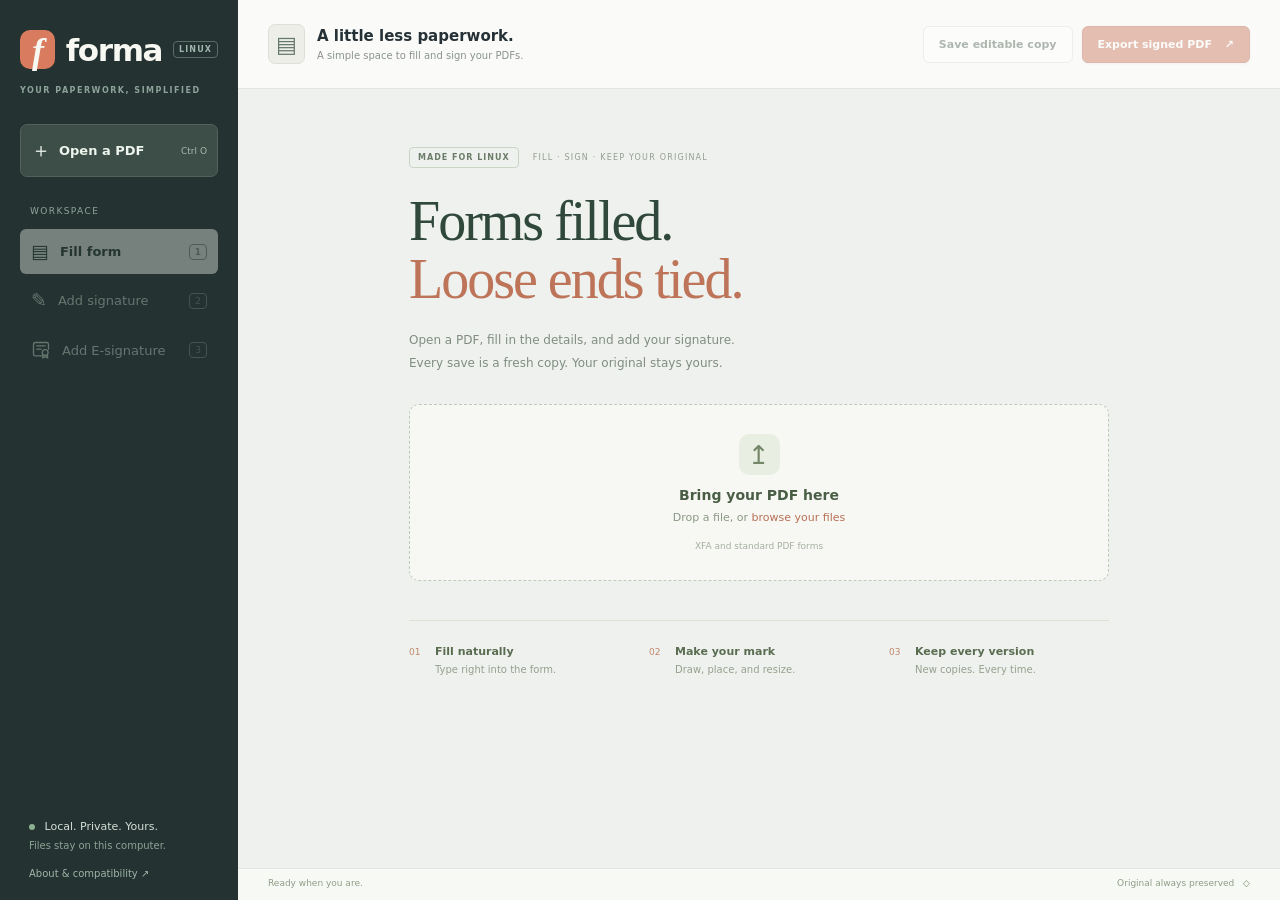
==== commit d613c527: "Potato commit" ====
--- a/web/index.html
+++ b/web/index.html
@@ -20,6 +20,7 @@
     <div class="tool-label">WORKSPACE</div>
     <button id="fill-tool" class="tool active" disabled><span>▤</span> Fill form <span class="tool-check">1</span></button>
     <button id="sign-tool" class="tool" disabled><span>✎</span> Add signature <span class="tool-check">2</span></button>
+    <button id="digital-tool" class="tool" disabled><svg class="certificate-icon" viewBox="0 0 24 24" fill="none" stroke="currentColor" stroke-width="1.6" stroke-linecap="round" stroke-linejoin="round" aria-hidden="true" focusable="false"><path d="M13 19H5a2 2 0 0 1-2-2V5a2 2 0 0 1 2-2h14a2 2 0 0 1 2 2v6M7 7h10M7 11h5"/><circle cx="17" cy="15" r="3.5"/><path d="m14.5 17.5-.5 4 3-1.5 3 1.5-.5-4"/></svg> Add E-signature <span class="tool-check">3</span></button>
     <div id="page-nav" hidden>
       <div class="tool-label">PAGES <span id="page-count"></span></div>
       <div id="page-list"></div>
@@ -33,7 +34,7 @@
       <div class="header-actions"><span id="save-state" hidden>Unsaved changes</span><button id="save" class="button secondary" disabled>Save editable copy</button><button id="export" class="button primary" disabled>Export signed PDF <span>↗</span></button></div>
     </header>
     <div id="toolbar" hidden>
-      <div class="toolbar-left"><span id="mode-label"><span class="accent-dot"></span> Fill the highlighted fields</span><button id="next-field" class="text-button">Next field →</button><button id="new-signature" class="text-button" hidden>Create another signature</button></div>
+      <div class="toolbar-left"><span id="mode-label"><span class="accent-dot"></span> Fill the highlighted fields</span><button id="check-form" class="text-button" hidden>Check form</button><button id="next-field" class="text-button">Next field →</button><button id="new-signature" class="text-button" hidden>Create another signature</button></div>
       <div class="toolbar-right"><button id="prev-page" aria-label="Previous page">‹</button><input id="current-page" type="number" value="1" min="1" aria-label="Current page"><span id="total-pages">/ 1</span><button id="next-page" aria-label="Next page">›</button><span class="divider"></span><button id="zoom-out" aria-label="Zoom out">−</button><select id="zoom" aria-label="Zoom"><option value="fit">Fit width</option><option value="0.75">75%</option><option value="1">100%</option><option value="1.25">125%</option><option value="1.5">150%</option><option value="2">200%</option></select><button id="zoom-in" aria-label="Zoom in">＋</button></div>
     </div>
     <div id="compatibility" hidden><span>ⓘ</span><p id="compatibility-text"></p></div>
@@ -50,6 +51,19 @@
     <footer><span id="footer-status">Ready when you are.</span><span>Original always preserved <span class="lock-icon">◇</span></span></footer>
   </div>
   <div id="notification" role="status" hidden></div>
+  <dialog id="digital-dialog">
+    <form method="dialog"><button class="dialog-close" aria-label="Close">×</button></form>
+    <span class="eyebrow">OPTIONAL STEP 3 · CERTIFICATE SIGNING</span><h2>Add E-signature</h2>
+    <section id="digital-setup"><p>Use a certificate containing your private key, or create a self-signed identity locally.</p>
+      <label for="digital-method">Certificate</label><select id="digital-method"><option value="import">Import .p12 / .pfx</option><option value="create">Create self-signed certificate</option></select>
+      <div id="digital-import"><label for="digital-file">Certificate file</label><input id="digital-file" type="file" accept=".p12,.pfx"></div>
+      <div id="digital-create" hidden><label for="digital-name">Your name</label><input id="digital-name" maxlength="100" autocomplete="off"><p>A self-signed certificate does not independently verify your identity. Recipients must explicitly trust it. Valid for one year.</p></div>
+      <label for="digital-password">Certificate password</label><input id="digital-password" type="password" autocomplete="off"><p id="digital-password-help">Enter the certificate password, or leave blank if it has none.</p>
+      <button id="prepare-digital" class="button primary">Review certificate →</button>
+    </section>
+    <section id="digital-review" hidden><p id="digital-details"></p><p>A certificate signature detects document changes. Forma does not verify issuer trust or revocation, and does not add a trusted timestamp. Acceptance depends on the recipient.</p><p>The exported PDF is a fixed image-based copy, including your filled fields, QR code, and any placed visual signatures. The certificate signature appears in your PDF reader’s signature panel. Other signatures already in the source are not preserved.</p><p>Keys and passwords are used locally in memory and are not saved by Forma. If you created an identity, you may download its encrypted certificate for reuse; keep it and its password private.</p><button id="download-identity" class="button secondary" hidden>Download encrypted certificate</button><div class="dialog-actions"><button id="digital-back" class="button secondary">Back</button><button id="sign-digital" class="button primary">Sign & choose Save As →</button></div></section>
+  </dialog>
+  <dialog id="validation-dialog"><form method="dialog"><button class="dialog-close" aria-label="Close">×</button></form><h2>Check form</h2><p>Checks the child’s details and home address, plus populated QR fields. Other sections, conditional requirements, supporting documents, and signing instructions still need your review. You can save an unfinished copy.</p><p id="validation-summary" role="status"></p><ul id="validation-issues"></ul></dialog>
   <dialog id="signature-dialog">
     <form method="dialog"><button class="dialog-close" aria-label="Close">×</button></form>
     <span class="eyebrow">MAKE YOUR MARK · STEP 1 OF 2</span><h2>Your signature</h2><p id="signature-description">Use your mouse, touchpad, or pen.</p>
@@ -61,7 +75,7 @@
     <p class="signature-note">Place it anywhere on the page, then drag or resize it. Signed export saves one fixed PDF in the folder you choose.</p>
     <div class="dialog-actions"><button id="cancel-signature" class="button secondary">Cancel</button><button id="use-signature" class="button primary" disabled>Use this signature →</button></div>
   </dialog>
-  <dialog id="about-dialog"><form method="dialog"><button class="dialog-close" aria-label="Close">×</button></form><span class="eyebrow">FORMA 0.1.2</span><h2>Small tools. Useful work.</h2><p>Offline form filling and visual signatures for Linux.</p><ul><li>PDF.js 6.4.299 renders standard forms and supported XFA forms.</li><li>Editable copies retain PDF form data. Signed export saves one fixed, image-based PDF at 144 dpi. Save an editable copy separately if you want one.</li><li>PPTC 042 (08-2026) QR codes update as you fill and appear in both saved copies and signed exports. General Adobe XFA scripts and other barcode calculations are not executed.</li><li>Signatures are handwritten images, not certificate-based digital signatures. Check the form's own signing instructions before submitting it.</li><li>Both save actions open Save As so you choose the folder and filename. Existing files and originals are never overwritten.</li></ul><p class="about-links"><a href="vendor/pdfjs/LICENSE" target="_blank" rel="noopener">PDF.js license</a> · <a href="licenses.html" target="_blank" rel="noopener">Third-party licenses</a></p></dialog>
+  <dialog id="about-dialog"><form method="dialog"><button class="dialog-close" aria-label="Close">×</button></form><span class="eyebrow">FORMA 0.1.6</span><h2>Small tools. Useful work.</h2><p>Offline form filling and visual signatures for Linux.</p><ul><li>PDF.js 6.4.299 renders standard forms and supported XFA forms.</li><li>Editable copies retain PDF form data. Signed export saves one fixed, image-based PDF at 144 dpi. Save an editable copy separately if you want one.</li><li>PPTC 042 (08-2026) QR codes update as you fill and appear in both saved copies and signed exports. General Adobe XFA scripts and other barcode calculations are not executed.</li><li>Step 2 adds visual signatures. Optional step 3 signs a fixed PDF copy with a certificate; imported or self-signed certificates are supported. Check the form's own signing instructions before submitting it.</li><li>Both save actions open Save As so you choose the folder and filename. Existing files and originals are never overwritten.</li></ul><p class="about-links"><a href="vendor/pdfjs/LICENSE" target="_blank" rel="noopener">PDF.js license</a> · <a href="licenses.html" target="_blank" rel="noopener">Third-party licenses</a></p></dialog>
   <dialog id="save-dialog"><form id="save-form"><span class="eyebrow">CHOOSE WHERE TO SAVE</span><h2 id="save-dialog-title">Save a PDF</h2><p>Choose a folder and a new filename. Existing files stay untouched.</p><div class="folder-navigation"><button id="save-up" type="button" aria-label="Parent folder">↑</button><button id="save-home" type="button">Home</button><input id="save-folder" type="text" aria-label="Folder path" autocomplete="off"><button id="go-save-folder" type="button">Go</button></div><div id="save-entries" aria-label="Folders and existing PDFs"></div><label class="filename-label" for="save-filename">Filename</label><input id="save-filename" type="text" required autocomplete="off"><p id="save-dialog-error" role="alert"></p><div class="dialog-actions"><button id="cancel-save" class="button secondary" type="button">Cancel</button><button id="confirm-save" class="button primary" type="submit">Save PDF →</button></div></form></dialog>
   <dialog id="password-dialog"><form id="password-form"><span class="eyebrow">PROTECTED PDF</span><h2>Enter its password</h2><p>This password is used locally to open the file.</p><input type="password" id="password" autocomplete="off" required><p id="password-error"></p><div class="dialog-actions"><button id="cancel-password" class="button secondary" type="button">Cancel</button><button class="button primary" type="submit">Open PDF →</button></div></form></dialog>
 </body>
--- a/web/style.css
+++ b/web/style.css
@@ -5,3 +5,14 @@
 @media(max-height:800px){#welcome{margin-top:30px}#welcome h2{font-size:46px}.welcome-description{margin:15px 0 20px}#drop-zone{padding:20px}.feature-row{margin-top:25px;padding-top:20px}}
 
 .qr-preview{position:absolute;pointer-events:none;object-fit:fill;image-rendering:pixelated;background:white;z-index:2}
+
+#validation-dialog { max-width: 650px; }
+#validation-issues { max-height: 45vh; overflow: auto; padding-left: 24px; }
+#validation-issues li { margin: 12px 0; }
+#validation-issues button { text-align: left; white-space: normal; }
+
+#digital-dialog { max-width: 650px; }
+#digital-dialog label { display: block; margin-top: 14px; }
+#digital-dialog input, #digital-dialog select { width: 100%; padding: 10px; margin: 6px 0; }
+#digital-details { overflow-wrap: anywhere; }
+.certificate-icon { width: 20px; height: 20px; flex-shrink: 0; }
